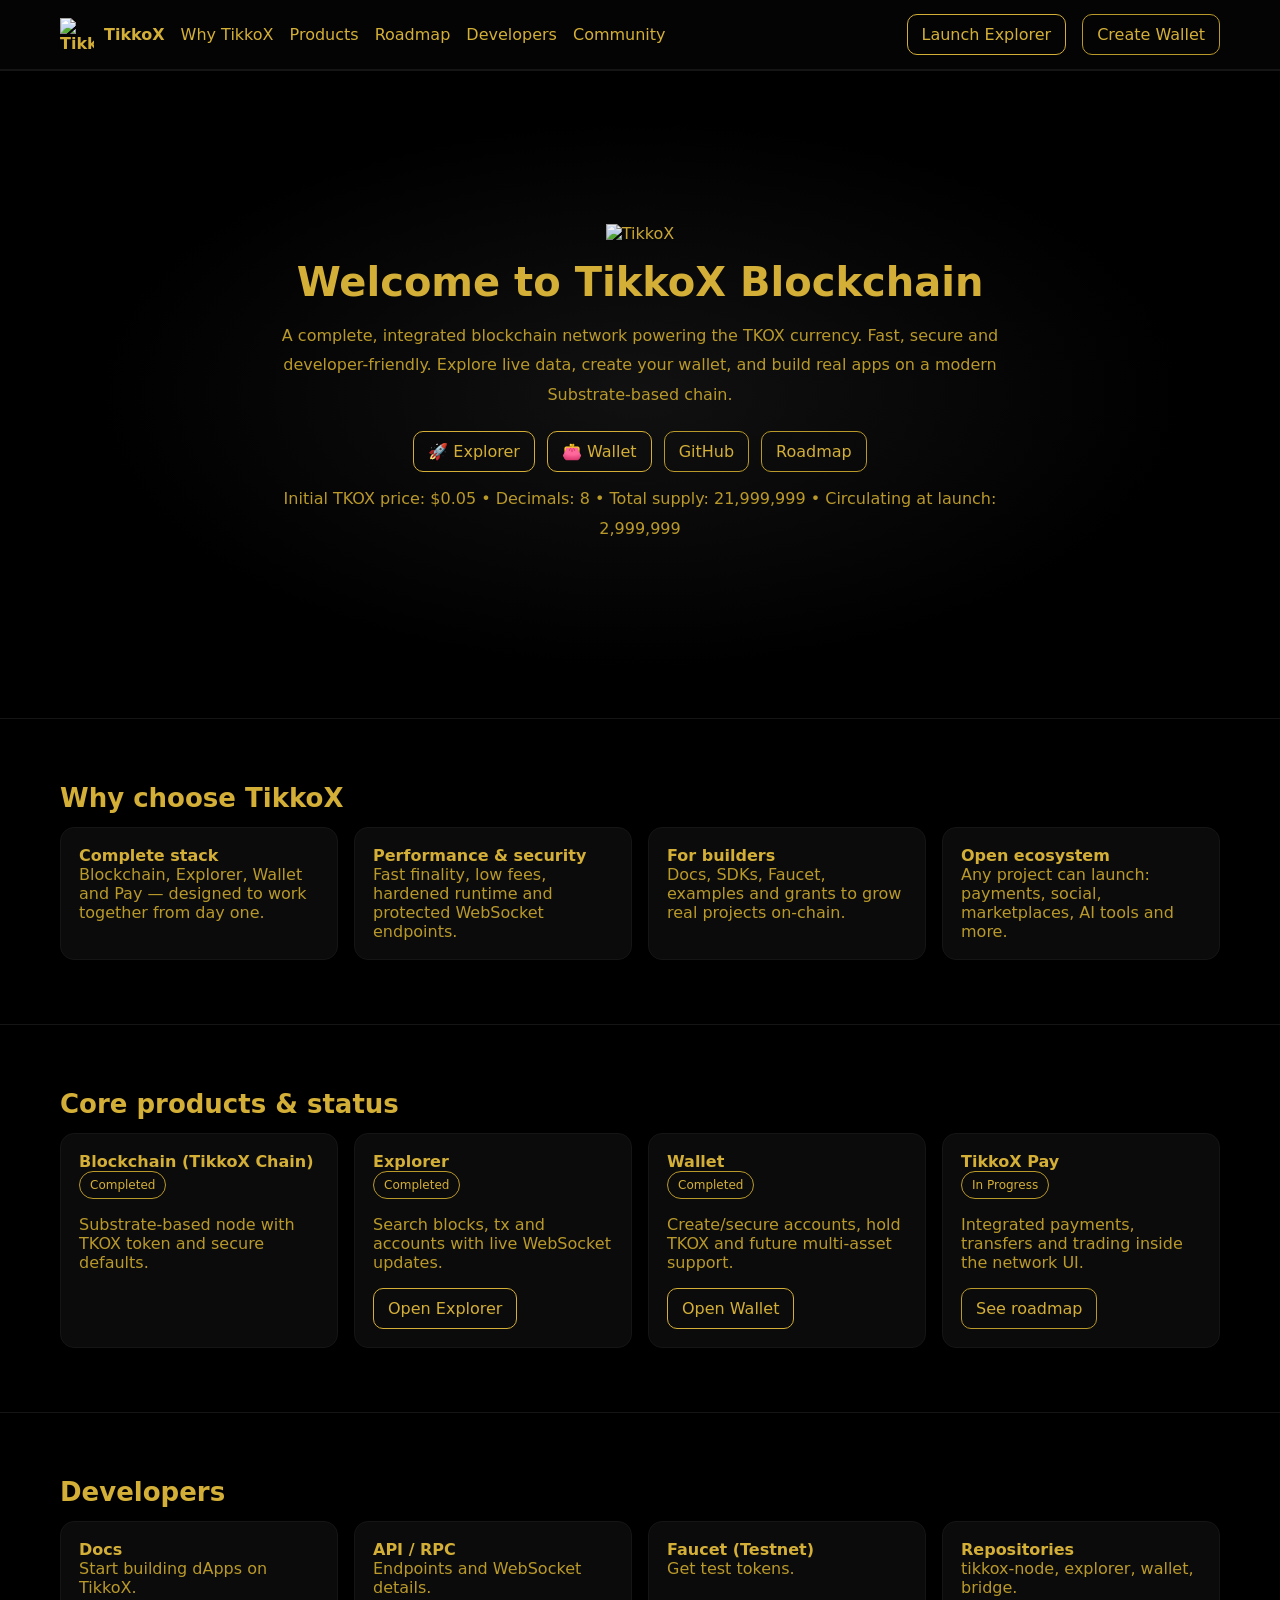
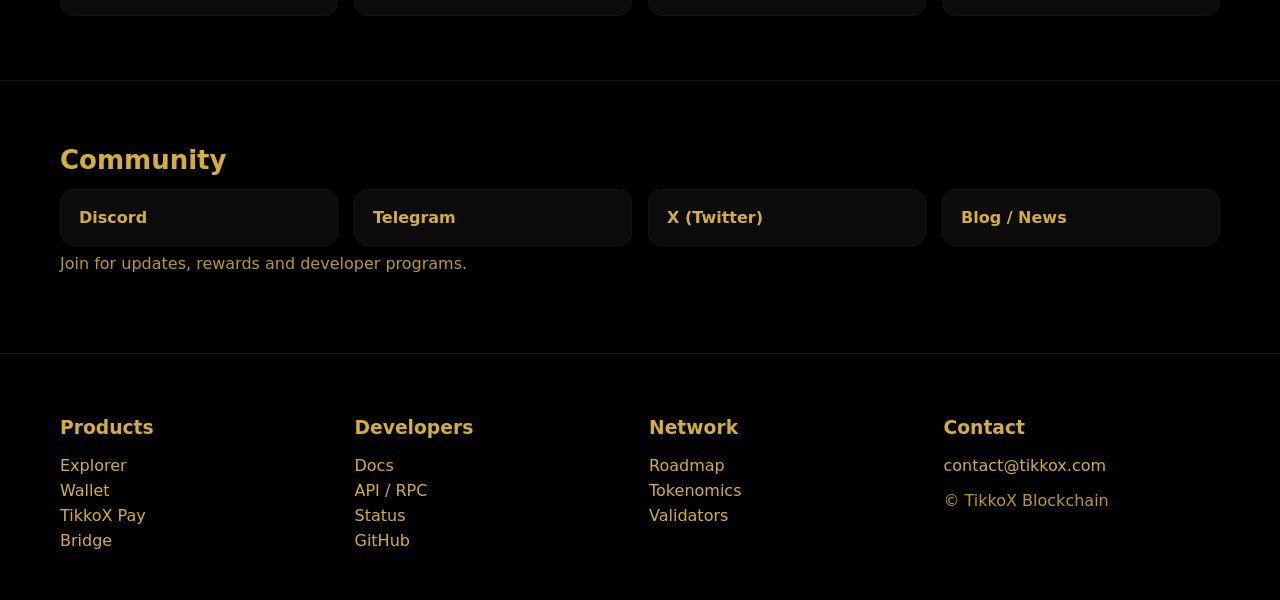
==== index.html @ eaf5fa61 "Add files via upload" ====
<!DOCTYPE html>
<html lang="en" dir="ltr">
<head>
  <meta charset="utf-8" />
  <meta name="viewport" content="width=device-width,initial-scale=1" />
  <title>TikkoX • Official Blockchain Network</title>
  <meta name="description" content="Official website of TikkoX Blockchain and TKOX currency. Explorer, Wallet, Pay platform, docs and roadmap." />
  <link rel="icon" type="image/png" href="assets/logo.png" />
  <style>
    :root{--bg:#000;--fg:#d4af37;--fg2:#b9992a;--card:#0b0b0b;--line:#151515}
    *{box-sizing:border-box} html,body{margin:0;background:var(--bg);color:var(--fg);font-family:system-ui,-apple-system,Segoe UI,Roboto,Arial}
    a{color:var(--fg);text-decoration:none}
    img{max-width:100%;height:auto}
    header{position:sticky;top:0;z-index:10;background:#050505cc;backdrop-filter:blur(6px);border-bottom:1px solid var(--line)}
    .wrap{max-width:1200px;margin:auto;padding:14px 20px}
    nav{display:flex;align-items:center;gap:16px;flex-wrap:wrap}
    .brand{display:flex;align-items:center;gap:10px;font-weight:700}
    .brand img{width:34px;height:34px}
    .spacer{flex:1}
    .btn{border:1px solid var(--fg);padding:10px 14px;border-radius:10px;display:inline-block;transition:.2s}
    .btn:hover{transform:translateY(-1px)}
    .btn.ghost{border-color:var(--fg2)}
    .hero{min-height:72vh;display:grid;place-items:center;text-align:center;padding:48px 20px;background:radial-gradient(ellipse at center,#111 0%,#000 60%)}
    .hero h1{font-size:40px;margin:16px 0}
    .hero p{color:var(--fg2);max-width:760px;margin:0 auto 22px;line-height:1.85}
    .cta{display:flex;gap:12px;justify-content:center;flex-wrap:wrap}
    section{padding:50px 20px;border-top:1px solid var(--line)}
    .grid{display:grid;grid-template-columns:repeat(auto-fit,minmax(240px,1fr));gap:16px}
    .card{background:var(--card);padding:18px;border:1px solid var(--line);border-radius:14px}
    h2{margin:0 0 14px;font-size:26px}
    .muted{color:var(--fg2)}
    .badges{display:flex;gap:10px;flex-wrap:wrap}
    .badge{font-size:12px;border:1px solid var(--fg2);border-radius:999px;padding:6px 10px}
    footer{border-top:1px solid var(--line);padding:30px 20px}
    .cols{display:grid;grid-template-columns:repeat(auto-fit,minmax(180px,1fr));gap:18px}
    ul{list-style:none;margin:0;padding:0} li{margin:6px 0}
  </style>
</head>
<body>

<header>
  <div class="wrap">
    <nav>
      <div class="brand">
        <img src="assets/TikkoX.png" alt="TikkoX logo">
        <span>TikkoX</span>
      </div>
      <a href="#why">Why TikkoX</a>
      <a href="#products">Products</a>
      <a href="roadmap.html">Roadmap</a>
      <a href="#developers">Developers</a>
      <a href="#community">Community</a>
      <div class="spacer"></div>
      <a class="btn" href="https://explorer.tikkox.com">Launch Explorer</a>
      <a class="btn ghost" href="https://wallet.tikkox.com">Create Wallet</a>
    </nav>
  </div>
</header>

<main>
  <!-- HERO -->
  <section class="hero">
    <div class="wrap">
      <img src="assets/logo.png" alt="TikkoX" style="width:110px;height:110px;opacity:.95">
      <h1>Welcome to TikkoX Blockchain</h1>
      <p>
        A complete, integrated blockchain network powering the TKOX currency.
        Fast, secure and developer-friendly. Explore live data, create your wallet, and build real apps on a modern Substrate-based chain.
      </p>
      <div class="cta">
        <a class="btn" href="https://explorer.tikkox.com">🚀 Explorer</a>
        <a class="btn" href="https://wallet.tikkox.com">👛 Wallet</a>
        <a class="btn ghost" href="https://github.com/tikkox">GitHub</a>
        <a class="btn ghost" href="roadmap.html">Roadmap</a>
      </div>
      <p class="muted" style="margin-top:12px">Initial TKOX price: $0.05 • Decimals: 8 • Total supply: 21,999,999 • Circulating at launch: 2,999,999</p>
    </div>
  </section>

  <!-- WHY -->
  <section id="why">
    <div class="wrap">
      <h2>Why choose TikkoX</h2>
      <div class="grid">
        <div class="card"><b>Complete stack</b><br><span class="muted">Blockchain, Explorer, Wallet and Pay — designed to work together from day one.</span></div>
        <div class="card"><b>Performance & security</b><br><span class="muted">Fast finality, low fees, hardened runtime and protected WebSocket endpoints.</span></div>
        <div class="card"><b>For builders</b><br><span class="muted">Docs, SDKs, Faucet, examples and grants to grow real projects on-chain.</span></div>
        <div class="card"><b>Open ecosystem</b><br><span class="muted">Any project can launch: payments, social, marketplaces, AI tools and more.</span></div>
      </div>
    </div>
  </section>

  <!-- PRODUCTS + STATUS -->
  <section id="products">
    <div class="wrap">
      <h2>Core products & status</h2>
      <div class="grid">
        <div class="card">
          <b>Blockchain (TikkoX Chain)</b>
          <div class="badges"><span class="badge">Completed</span></div>
          <p class="muted">Substrate-based node with TKOX token and secure defaults.</p>
        </div>
        <div class="card">
          <b>Explorer</b>
          <div class="badges"><span class="badge">Completed</span></div>
          <p class="muted">Search blocks, tx and accounts with live WebSocket updates.</p>
          <a class="btn" href="https://explorer.tikkox.com">Open Explorer</a>
        </div>
        <div class="card">
          <b>Wallet</b>
          <div class="badges"><span class="badge">Completed</span></div>
          <p class="muted">Create/secure accounts, hold TKOX and future multi-asset support.</p>
          <a class="btn" href="https://wallet.tikkox.com">Open Wallet</a>
        </div>
        <div class="card">
          <b>TikkoX Pay</b>
          <div class="badges"><span class="badge">In Progress</span></div>
          <p class="muted">Integrated payments, transfers and trading inside the network UI.</p>
          <a class="btn ghost" href="roadmap.html">See roadmap</a>
        </div>
      </div>
    </div>
  </section>

  <!-- DEVELOPERS -->
  <section id="developers">
    <div class="wrap">
      <h2>Developers</h2>
      <div class="grid">
        <a class="card" href="https://tikkox.org/docs"><b>Docs</b><br><span class="muted">Start building dApps on TikkoX.</span></a>
        <a class="card" href="#"><b>API / RPC</b><br><span class="muted">Endpoints and WebSocket details.</span></a>
        <a class="card" href="#"><b>Faucet (Testnet)</b><br><span class="muted">Get test tokens.</span></a>
        <a class="card" href="https://github.com/tikkox"><b>Repositories</b><br><span class="muted">tikkox-node, explorer, wallet, bridge.</span></a>
      </div>
    </div>
  </section>

  <!-- COMMUNITY -->
  <section id="community">
    <div class="wrap">
      <h2>Community</h2>
      <div class="grid">
        <a class="card" href="#"><b>Discord</b></a>
        <a class="card" href="#"><b>Telegram</b></a>
        <a class="card" href="#"><b>X (Twitter)</b></a>
        <a class="card" href="#"><b>Blog / News</b></a>
      </div>
      <p class="muted" style="margin-top:8px">Join for updates, rewards and developer programs.</p>
    </div>
  </section>
</main>

<footer>
  <div class="wrap cols">
    <div>
      <h3>Products</h3>
      <ul>
        <li><a href="https://explorer.tikkox.com">Explorer</a></li>
        <li><a href="https://wallet.tikkox.com">Wallet</a></li>
        <li><a href="roadmap.html">TikkoX Pay</a></li>
        <li><a href="roadmap.html">Bridge</a></li>
      </ul>
    </div>
    <div>
      <h3>Developers</h3>
      <ul>
        <li><a href="https://logo.org/docs">Docs</a></li>
        <li><a href="#">API / RPC</a></li>
        <li><a href="#">Status</a></li>
        <li><a href="https://github.com/tikkox">GitHub</a></li>
      </ul>
    </div>
    <div>
      <h3>Network</h3>
      <ul>
        <li><a href="roadmap.html">Roadmap</a></li>
        <li><a href="#">Tokenomics</a></li>
        <li><a href="#">Validators</a></li>
      </ul>
    </div>
    <div>
      <h3>Contact</h3>
      <ul>
        <li><a href="mailto:contact@tikkox.com">contact@tikkox.com</a></li>
      </ul>
      <p class="muted">© TikkoX Blockchain</p>
    </div>
  </div>
</footer>

</body>
</html>
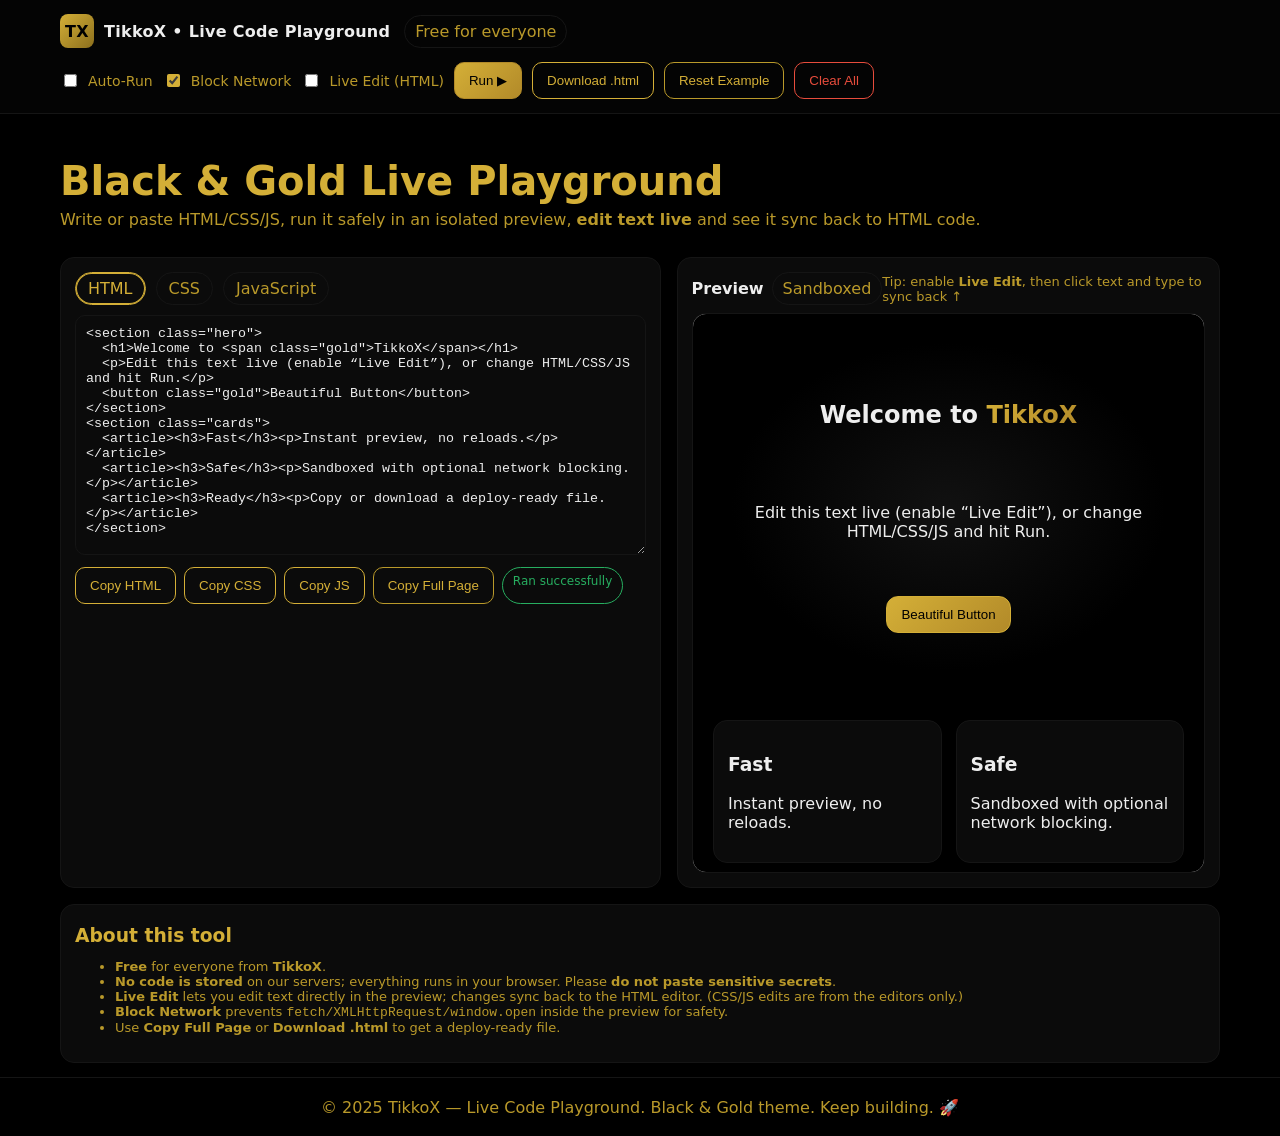
==== commit 7eefdfe2: "Add files via upload" ====
--- a/index.html
+++ b/index.html
@@ -1,192 +1,341 @@
+
 <!DOCTYPE html>
 <html lang="en" dir="ltr">
 <head>
-  <meta charset="utf-8" />
-  <meta name="viewport" content="width=device-width,initial-scale=1" />
-  <title>TikkoX • Official Blockchain Network</title>
-  <meta name="description" content="Official website of TikkoX Blockchain and TKOX currency. Explorer, Wallet, Pay platform, docs and roadmap." />
-  <link rel="icon" type="image/png" href="assets/logo.png" />
-  <style>
-    :root{--bg:#000;--fg:#d4af37;--fg2:#b9992a;--card:#0b0b0b;--line:#151515}
-    *{box-sizing:border-box} html,body{margin:0;background:var(--bg);color:var(--fg);font-family:system-ui,-apple-system,Segoe UI,Roboto,Arial}
-    a{color:var(--fg);text-decoration:none}
-    img{max-width:100%;height:auto}
-    header{position:sticky;top:0;z-index:10;background:#050505cc;backdrop-filter:blur(6px);border-bottom:1px solid var(--line)}
-    .wrap{max-width:1200px;margin:auto;padding:14px 20px}
-    nav{display:flex;align-items:center;gap:16px;flex-wrap:wrap}
-    .brand{display:flex;align-items:center;gap:10px;font-weight:700}
-    .brand img{width:34px;height:34px}
-    .spacer{flex:1}
-    .btn{border:1px solid var(--fg);padding:10px 14px;border-radius:10px;display:inline-block;transition:.2s}
-    .btn:hover{transform:translateY(-1px)}
-    .btn.ghost{border-color:var(--fg2)}
-    .hero{min-height:72vh;display:grid;place-items:center;text-align:center;padding:48px 20px;background:radial-gradient(ellipse at center,#111 0%,#000 60%)}
-    .hero h1{font-size:40px;margin:16px 0}
-    .hero p{color:var(--fg2);max-width:760px;margin:0 auto 22px;line-height:1.85}
-    .cta{display:flex;gap:12px;justify-content:center;flex-wrap:wrap}
-    section{padding:50px 20px;border-top:1px solid var(--line)}
-    .grid{display:grid;grid-template-columns:repeat(auto-fit,minmax(240px,1fr));gap:16px}
-    .card{background:var(--card);padding:18px;border:1px solid var(--line);border-radius:14px}
-    h2{margin:0 0 14px;font-size:26px}
-    .muted{color:var(--fg2)}
-    .badges{display:flex;gap:10px;flex-wrap:wrap}
-    .badge{font-size:12px;border:1px solid var(--fg2);border-radius:999px;padding:6px 10px}
-    footer{border-top:1px solid var(--line);padding:30px 20px}
-    .cols{display:grid;grid-template-columns:repeat(auto-fit,minmax(180px,1fr));gap:18px}
-    ul{list-style:none;margin:0;padding:0} li{margin:6px 0}
-  </style>
+<meta charset="utf-8">
+<meta name="viewport" content="width=device-width,initial-scale=1">
+<title>TikkoX Live Code Playground — Black & Gold</title>
+<meta name="robots" content="noindex,nofollow">
+<meta name="theme-color" content="#000000">
+<style>
+:root{
+  --bg:#000; --fg:#d4af37; --fg2:#b9992a; --card:#0b0b0b; --line:#151515;
+  --good:#27ae60; --bad:#e74c3c; --muted:#a6a6a6;
+}
+*{box-sizing:border-box}
+html,body{margin:0;background:var(--bg);color:#eee;font-family:system-ui,-apple-system,Segoe UI,Roboto,Arial}
+a{color:var(--fg);text-decoration:none}
+.wrap{max-width:1200px;margin:auto;padding:14px 20px}
+
+/* Header */
+header{position:sticky;top:0;z-index:20;background:#050505cc;backdrop-filter:blur(8px);border-bottom:1px solid var(--line)}
+nav.top{display:flex;gap:14px;align-items:center;flex-wrap:wrap}
+.brand{display:flex;align-items:center;gap:10px;font-weight:800;letter-spacing:.3px}
+.brand img{width:34px;height:34px;border-radius:8px;object-fit:cover;display:none}
+.brand .fallback{width:34px;height:34px;border-radius:8px;display:grid;place-items:center;
+  background:linear-gradient(135deg,#d4af37,#8c6f1d);color:#000;font-weight:900}
+@keyframes pulse{50%{filter:drop-shadow(0 0 8px rgba(212,175,55,.55))}}
+.brand .fallback{animation:pulse 2.5s infinite}
+.spacer{flex:1}
+
+.btn{border:1px solid var(--fg);color:var(--fg);background:transparent;padding:10px 14px;border-radius:10px;cursor:pointer;transition:.2s}
+.btn:hover{transform:translateY(-1px)}
+.btn.primary{background:linear-gradient(135deg,#d4af37,#b28a29);color:#000;border-color:#b28a29}
+.btn.ghost{border-color:var(--fg2)}
+.btn.danger{border-color:var(--bad);color:var(--bad)}
+.badge{border:1px solid var(--line);color:var(--fg2);border-radius:999px;padding:6px 10px}
+.controls{display:flex;gap:10px;flex-wrap:wrap;align-items:center}
+label.switch{display:flex;gap:8px;align-items:center;color:var(--fg2);font-size:14px}
+input[type="checkbox"]{accent-color:var(--fg)}
+
+/* Layout */
+main .grid{display:grid;gap:16px}
+@media(min-width:1024px){ main .grid{grid-template-columns:1.05fr .95fr} }
+.panel{background:var(--card);border:1px solid var(--line);border-radius:14px;padding:14px}
+.tabs{display:flex;gap:10px;flex-wrap:wrap;margin-bottom:10px}
+.tab{border:1px solid var(--line);border-radius:999px;padding:6px 12px;cursor:pointer;color:var(--fg2)}
+.tab.active{border-color:var(--fg);color:var(--fg);box-shadow:0 0 0 1px var(--fg) inset}
+textarea{width:100%;min-height:240px;background:#0b0b0b;border:1px solid var(--line);border-radius:10px;color:#eee;padding:10px;font-family:ui-monospace,SFMono-Regular,Consolas,monospace}
+.editor-actions{display:flex;gap:8px;flex-wrap:wrap;margin-top:8px}
+
+/* Preview */
+.preview{background:#0b0b0b;border:1px solid var(--line);border-radius:14px;height:560px;overflow:hidden;position:relative}
+iframe{width:100%;height:100%;border:0;background:#fff}
+.status{font-size:12px;padding:6px 10px;border:1px solid var(--line);border-radius:999px;color:var(--fg2)}
+.status.ok{border-color:var(--good);color:var(--good)}
+.status.err{border-color:var(--bad);color:var(--bad)}
+
+/* Hero */
+.hero{padding:20px 0 0}
+.hero h1{color:var(--fg);font-size:clamp(24px,4vmax,40px);margin:10px 0 6px}
+.hero p{color:var(--fg2);margin:0}
+
+/* Footer */
+footer{border-top:1px solid var(--line);padding:20px;text-align:center;color:var(--fg2)}
+.notice{font-size:13px;color:var(--fg2)}
+</style>
 </head>
 <body>
 
 <header>
   <div class="wrap">
-    <nav>
+    <nav class="top">
       <div class="brand">
-        <img src="assets/TikkoX.png" alt="TikkoX logo">
-        <span>TikkoX</span>
-      </div>
-      <a href="#why">Why TikkoX</a>
-      <a href="#products">Products</a>
-      <a href="roadmap.html">Roadmap</a>
-      <a href="#developers">Developers</a>
-      <a href="#community">Community</a>
+        <!-- Put your logo file next to this index.html as: logo.png -->
+        <img id="logo" src="logo.png" alt="TikkoX Logo" onerror="this.style.display='none';this.nextElementSibling.style.display='grid'">
+        <div class="fallback">TX</div>
+        <span>TikkoX • Live Code Playground</span>
+      </div>
+      <span class="badge">Free for everyone</span>
       <div class="spacer"></div>
-      <a class="btn" href="https://explorer.tikkox.com">Launch Explorer</a>
-      <a class="btn ghost" href="https://wallet.tikkox.com">Create Wallet</a>
+      <div class="controls">
+        <label class="switch"><input id="autoRun" type="checkbox"> Auto-Run</label>
+        <label class="switch"><input id="blockNet" type="checkbox" checked> Block Network</label>
+        <label class="switch"><input id="liveEdit" type="checkbox"> Live Edit (HTML)</label>
+        <button id="runBtn" class="btn primary">Run ▶</button>
+        <button id="downloadBtn" class="btn">Download .html</button>
+        <button id="resetBtn" class="btn ghost">Reset Example</button>
+        <button id="clearBtn" class="btn danger">Clear All</button>
+      </div>
     </nav>
   </div>
 </header>
 
-<main>
-  <!-- HERO -->
-  <section class="hero">
-    <div class="wrap">
-      <img src="assets/logo.png" alt="TikkoX" style="width:110px;height:110px;opacity:.95">
-      <h1>Welcome to TikkoX Blockchain</h1>
-      <p>
-        A complete, integrated blockchain network powering the TKOX currency.
-        Fast, secure and developer-friendly. Explore live data, create your wallet, and build real apps on a modern Substrate-based chain.
-      </p>
-      <div class="cta">
-        <a class="btn" href="https://explorer.tikkox.com">🚀 Explorer</a>
-        <a class="btn" href="https://wallet.tikkox.com">👛 Wallet</a>
-        <a class="btn ghost" href="https://github.com/tikkox">GitHub</a>
-        <a class="btn ghost" href="roadmap.html">Roadmap</a>
-      </div>
-      <p class="muted" style="margin-top:12px">Initial TKOX price: $0.05 • Decimals: 8 • Total supply: 21,999,999 • Circulating at launch: 2,999,999</p>
+<section class="hero">
+  <div class="wrap">
+    <h1>Black & Gold Live Playground</h1>
+    <p>Write or paste HTML/CSS/JS, run it safely in an isolated preview, <b>edit text live</b> and see it sync back to HTML code.</p>
+  </div>
+</section>
+
+<main class="wrap">
+  <div class="grid">
+    <!-- Editors -->
+    <div class="panel">
+      <div class="tabs" role="tablist">
+        <div class="tab active" data-target="htmlBox">HTML</div>
+        <div class="tab" data-target="cssBox">CSS</div>
+        <div class="tab" data-target="jsBox">JavaScript</div>
+      </div>
+
+      <textarea id="htmlBox" aria-label="HTML"></textarea>
+      <textarea id="cssBox" aria-label="CSS" hidden></textarea>
+      <textarea id="jsBox" aria-label="JavaScript" hidden></textarea>
+
+      <div class="editor-actions">
+        <button class="btn" data-copy="htmlBox">Copy HTML</button>
+        <button class="btn" data-copy="cssBox">Copy CSS</button>
+        <button class="btn" data-copy="jsBox">Copy JS</button>
+        <button class="btn ghost" id="copyFull">Copy Full Page</button>
+        <span id="status" class="status">Ready</span>
+      </div>
     </div>
-  </section>
-
-  <!-- WHY -->
-  <section id="why">
-    <div class="wrap">
-      <h2>Why choose TikkoX</h2>
-      <div class="grid">
-        <div class="card"><b>Complete stack</b><br><span class="muted">Blockchain, Explorer, Wallet and Pay — designed to work together from day one.</span></div>
-        <div class="card"><b>Performance & security</b><br><span class="muted">Fast finality, low fees, hardened runtime and protected WebSocket endpoints.</span></div>
-        <div class="card"><b>For builders</b><br><span class="muted">Docs, SDKs, Faucet, examples and grants to grow real projects on-chain.</span></div>
-        <div class="card"><b>Open ecosystem</b><br><span class="muted">Any project can launch: payments, social, marketplaces, AI tools and more.</span></div>
-      </div>
-    </div>
-  </section>
-
-  <!-- PRODUCTS + STATUS -->
-  <section id="products">
-    <div class="wrap">
-      <h2>Core products & status</h2>
-      <div class="grid">
-        <div class="card">
-          <b>Blockchain (TikkoX Chain)</b>
-          <div class="badges"><span class="badge">Completed</span></div>
-          <p class="muted">Substrate-based node with TKOX token and secure defaults.</p>
+
+    <!-- Preview -->
+    <div class="panel">
+      <div style="display:flex;justify-content:space-between;align-items:center;margin-bottom:8px">
+        <div style="display:flex;gap:8px;align-items:center">
+          <b>Preview</b><span class="badge">Sandboxed</span>
         </div>
-        <div class="card">
-          <b>Explorer</b>
-          <div class="badges"><span class="badge">Completed</span></div>
-          <p class="muted">Search blocks, tx and accounts with live WebSocket updates.</p>
-          <a class="btn" href="https://explorer.tikkox.com">Open Explorer</a>
-        </div>
-        <div class="card">
-          <b>Wallet</b>
-          <div class="badges"><span class="badge">Completed</span></div>
-          <p class="muted">Create/secure accounts, hold TKOX and future multi-asset support.</p>
-          <a class="btn" href="https://wallet.tikkox.com">Open Wallet</a>
-        </div>
-        <div class="card">
-          <b>TikkoX Pay</b>
-          <div class="badges"><span class="badge">In Progress</span></div>
-          <p class="muted">Integrated payments, transfers and trading inside the network UI.</p>
-          <a class="btn ghost" href="roadmap.html">See roadmap</a>
-        </div>
-      </div>
-    </div>
-  </section>
-
-  <!-- DEVELOPERS -->
-  <section id="developers">
-    <div class="wrap">
-      <h2>Developers</h2>
-      <div class="grid">
-        <a class="card" href="https://tikkox.org/docs"><b>Docs</b><br><span class="muted">Start building dApps on TikkoX.</span></a>
-        <a class="card" href="#"><b>API / RPC</b><br><span class="muted">Endpoints and WebSocket details.</span></a>
-        <a class="card" href="#"><b>Faucet (Testnet)</b><br><span class="muted">Get test tokens.</span></a>
-        <a class="card" href="https://github.com/tikkox"><b>Repositories</b><br><span class="muted">tikkox-node, explorer, wallet, bridge.</span></a>
-      </div>
-    </div>
-  </section>
-
-  <!-- COMMUNITY -->
-  <section id="community">
-    <div class="wrap">
-      <h2>Community</h2>
-      <div class="grid">
-        <a class="card" href="#"><b>Discord</b></a>
-        <a class="card" href="#"><b>Telegram</b></a>
-        <a class="card" href="#"><b>X (Twitter)</b></a>
-        <a class="card" href="#"><b>Blog / News</b></a>
-      </div>
-      <p class="muted" style="margin-top:8px">Join for updates, rewards and developer programs.</p>
-    </div>
-  </section>
-</main>
-
-<footer>
-  <div class="wrap cols">
-    <div>
-      <h3>Products</h3>
-      <ul>
-        <li><a href="https://explorer.tikkox.com">Explorer</a></li>
-        <li><a href="https://wallet.tikkox.com">Wallet</a></li>
-        <li><a href="roadmap.html">TikkoX Pay</a></li>
-        <li><a href="roadmap.html">Bridge</a></li>
-      </ul>
-    </div>
-    <div>
-      <h3>Developers</h3>
-      <ul>
-        <li><a href="https://logo.org/docs">Docs</a></li>
-        <li><a href="#">API / RPC</a></li>
-        <li><a href="#">Status</a></li>
-        <li><a href="https://github.com/tikkox">GitHub</a></li>
-      </ul>
-    </div>
-    <div>
-      <h3>Network</h3>
-      <ul>
-        <li><a href="roadmap.html">Roadmap</a></li>
-        <li><a href="#">Tokenomics</a></li>
-        <li><a href="#">Validators</a></li>
-      </ul>
-    </div>
-    <div>
-      <h3>Contact</h3>
-      <ul>
-        <li><a href="mailto:contact@tikkox.com">contact@tikkox.com</a></li>
-      </ul>
-      <p class="muted">© TikkoX Blockchain</p>
+        <small class="notice">Tip: enable <b>Live Edit</b>, then click text and type to sync back ↑</small>
+      </div>
+      <div class="preview">
+        <iframe id="preview" sandbox="allow-scripts allow-forms" referrerpolicy="no-referrer"></iframe>
+      </div>
     </div>
   </div>
+
+  <!-- Notes -->
+  <div class="panel" style="margin-top:16px">
+    <h3 style="margin:6px 0;color:var(--fg)">About this tool</h3>
+    <ul class="notice">
+      <li><b>Free</b> for everyone from <b>TikkoX</b>.</li>
+      <li><b>No code is stored</b> on our servers; everything runs in your browser. Please <b>do not paste sensitive secrets</b>.</li>
+      <li><b>Live Edit</b> lets you edit text directly in the preview; changes sync back to the HTML editor. (CSS/JS edits are from the editors only.)</li>
+      <li><b>Block Network</b> prevents <code>fetch/XMLHttpRequest/window.open</code> inside the preview for safety.</li>
+      <li>Use <b>Copy Full Page</b> or <b>Download .html</b> to get a deploy-ready file.</li>
+    </ul>
+  </div>
+</main>
+
+<footer>
+  © 2025 TikkoX — Live Code Playground. Black & Gold theme. Keep building. 🚀
 </footer>
 
+<script>
+(function(){
+  const tabs = document.querySelectorAll('.tab');
+  const boxes = {
+    html: document.getElementById('htmlBox'),
+    css:  document.getElementById('cssBox'),
+    js:   document.getElementById('jsBox')
+  };
+  const iframe     = document.getElementById('preview');
+  const runBtn     = document.getElementById('runBtn');
+  const resetBtn   = document.getElementById('resetBtn');
+  const clearBtn   = document.getElementById('clearBtn');
+  const downloadBtn= document.getElementById('downloadBtn');
+  const status     = document.getElementById('status');
+  const autoRun    = document.getElementById('autoRun');
+  const blockNet   = document.getElementById('blockNet');
+  const liveEdit   = document.getElementById('liveEdit');
+  const copyFull   = document.getElementById('copyFull');
+
+  // Starter example (beautiful landing)
+  const starter = {
+    html: `<section class="hero">
+  <h1>Welcome to <span class="gold">TikkoX</span></h1>
+  <p>Edit this text live (enable “Live Edit”), or change HTML/CSS/JS and hit Run.</p>
+  <button class="gold">Beautiful Button</button>
+</section>
+<section class="cards">
+  <article><h3>Fast</h3><p>Instant preview, no reloads.</p></article>
+  <article><h3>Safe</h3><p>Sandboxed with optional network blocking.</p></article>
+  <article><h3>Ready</h3><p>Copy or download a deploy-ready file.</p></article>
+</section>`,
+    css: `:root{--bg:#000;--fg:#d4af37;--fg2:#b9992a}
+body{font-family:system-ui,Segoe UI,Arial;background:#000;color:#eee;margin:0}
+.hero{min-height:52vh;display:grid;place-items:center;text-align:center;padding:48px;background:radial-gradient(ellipse,#111 0%,#000 60%)}
+.gold{background:linear-gradient(135deg,#d4af37,#b28a29);-webkit-background-clip:text;background-clip:text;color:transparent}
+.hero button.gold{border:1px solid #d4af37;color:#000;background:linear-gradient(135deg,#d4af37,#b28a29);padding:10px 14px;border-radius:12px}
+.cards{display:grid;grid-template-columns:repeat(auto-fit,minmax(220px,1fr));gap:14px;padding:20px}
+.cards article{background:#0b0b0b;border:1px solid #151515;border-radius:14px;padding:14px}
+a{color:#d4af37}`,
+    js: `console.log("TikkoX Live Playground ready!")`
+  };
+
+  // Init (no persistence: nothing saved)
+  boxes.html.value = starter.html;
+  boxes.css.value  = starter.css;
+  boxes.js.value   = starter.js;
+
+  // Tabs
+  tabs.forEach(t=>{
+    t.addEventListener('click', ()=>{
+      tabs.forEach(x=>x.classList.remove('active'));
+      t.classList.add('active');
+      ['htmlBox','cssBox','jsBox'].forEach(id=>document.getElementById(id).hidden = true);
+      document.getElementById(t.dataset.target).hidden = false;
+    });
+  });
+
+  // Build preview document
+  function makeDoc(html, css, js, blockNetwork, live) {
+    const netBlocker = blockNetwork ? `
+      <script>
+      (function(){
+        const deny = ()=>{ throw new Error('Network blocked in preview'); };
+        const nop = ()=>{};
+        window.fetch = deny;
+        window.XMLHttpRequest = function(){ deny(); };
+        window.open = nop;
+        if ('navigator' in window) { try { navigator.sendBeacon = nop; } catch(e){} }
+      })();
+      <\/script>` : '';
+
+    const liveEditHook = live ? `
+      <script>
+      (function(){
+        document.body.setAttribute('contenteditable','true');
+        Array.from(document.querySelectorAll('script,style')).forEach(n=>n.setAttribute('contenteditable','false'));
+        const app = document.getElementById('app'); if (app) app.setAttribute('contenteditable','true');
+        let timer=null;
+        document.addEventListener('input', ()=>{
+          clearTimeout(timer);
+          timer = setTimeout(()=>{
+            const root = document.getElementById('app') || document.body;
+            parent.postMessage({ type:'tkx-html-changed', html: root.innerHTML }, '*');
+          }, 250);
+        });
+      })();
+      <\/script>` : '';
+
+    return `<!doctype html>
+<html lang="en"><meta charset="utf-8"><meta name="viewport" content="width=device-width,initial-scale=1">
+<title>TikkoX Preview</title>
+<style id="user-style">${css}</style>
+<div id="app">
+${html}
+</div>
+${netBlocker}
+<script>
+try{ ${js} }catch(err){
+  document.body.insertAdjacentHTML('beforeend','<pre style="color:#e74c3c;background:#111;padding:12px;border-radius:8px;overflow:auto">'+(err && (err.stack||err.message||err))+'</pre>');
+  console.error(err);
+}
+<\/script>
+${liveEditHook}`;
+  }
+
+  // Render into iframe
+  function render(){
+    try{
+      const doc = makeDoc(boxes.html.value, boxes.css.value, boxes.js.value, blockNet.checked, liveEdit.checked);
+      iframe.srcdoc = doc;
+      status.className = 'status ok';
+      status.textContent = 'Ran successfully';
+    }catch(e){
+      status.className = 'status err';
+      status.textContent = 'Build error';
+      console.error(e);
+    }
+  }
+
+  // Run & Auto-run
+  runBtn.addEventListener('click', render);
+  [boxes.html, boxes.css, boxes.js].forEach(el=>{
+    el.addEventListener('input', ()=>{ if(autoRun.checked) render(); });
+  });
+  [blockNet, liveEdit].forEach(el=> el.addEventListener('change', render));
+
+  // Reset / Clear
+  resetBtn.addEventListener('click', ()=>{
+    boxes.html.value = starter.html;
+    boxes.css.value  = starter.css;
+    boxes.js.value   = starter.js;
+    render();
+  });
+  clearBtn.addEventListener('click', ()=>{
+    boxes.html.value = '';
+    boxes.css.value  = '';
+    boxes.js.value   = '';
+    render();
+  });
+
+  // Copy (sections) + Copy Full + Download
+  document.querySelectorAll('[data-copy]').forEach(btn=>{
+    btn.addEventListener('click', async ()=>{
+      const id = btn.getAttribute('data-copy');
+      const ta = document.getElementById(id);
+      await navigator.clipboard.writeText(ta.value);
+      status.className='status ok'; status.textContent='Copied '+id.replace('Box','').toUpperCase();
+      setTimeout(()=>{status.className='status'; status.textContent='Ready';},1500);
+    });
+  });
+  function buildFullFile(){
+    return `<!doctype html>
+<html lang="en"><meta charset="utf-8"><meta name="viewport" content="width=device-width,initial-scale=1">
+<title>My TikkoX Build</title>
+<style>${boxes.css.value}</style>
+${boxes.html.value}
+<script>
+${boxes.js.value}
+<\/script>`;
+  }
+  document.getElementById('copyFull').addEventListener('click', async ()=>{
+    await navigator.clipboard.writeText(buildFullFile());
+    status.className='status ok'; status.textContent='Full page copied';
+    setTimeout(()=>{status.className='status'; status.textContent='Ready';},1500);
+  });
+  downloadBtn.addEventListener('click', ()=>{
+    const blob = new Blob([buildFullFile()], {type:'text/html'});
+    const url  = URL.createObjectURL(blob);
+    const a = Object.assign(document.createElement('a'), {href:url, download:'tikkox-build.html'});
+    document.body.appendChild(a); a.click(); a.remove(); URL.revokeObjectURL(url);
+  });
+
+  // Two-way sync (Preview -> HTML editor) via postMessage
+  window.addEventListener('message', (ev)=>{
+    if(!ev.data || ev.data.type !== 'tkx-html-changed') return;
+    boxes.html.value = ev.data.html;
+    status.className='status ok'; status.textContent='Synced from Live Edit';
+    if (autoRun.checked) render();
+    setTimeout(()=>{status.className='status'; status.textContent='Ready';},1200);
+  });
+
+  // First render
+  render();
+})();
+</script>
 </body>
-</html>
+</html>
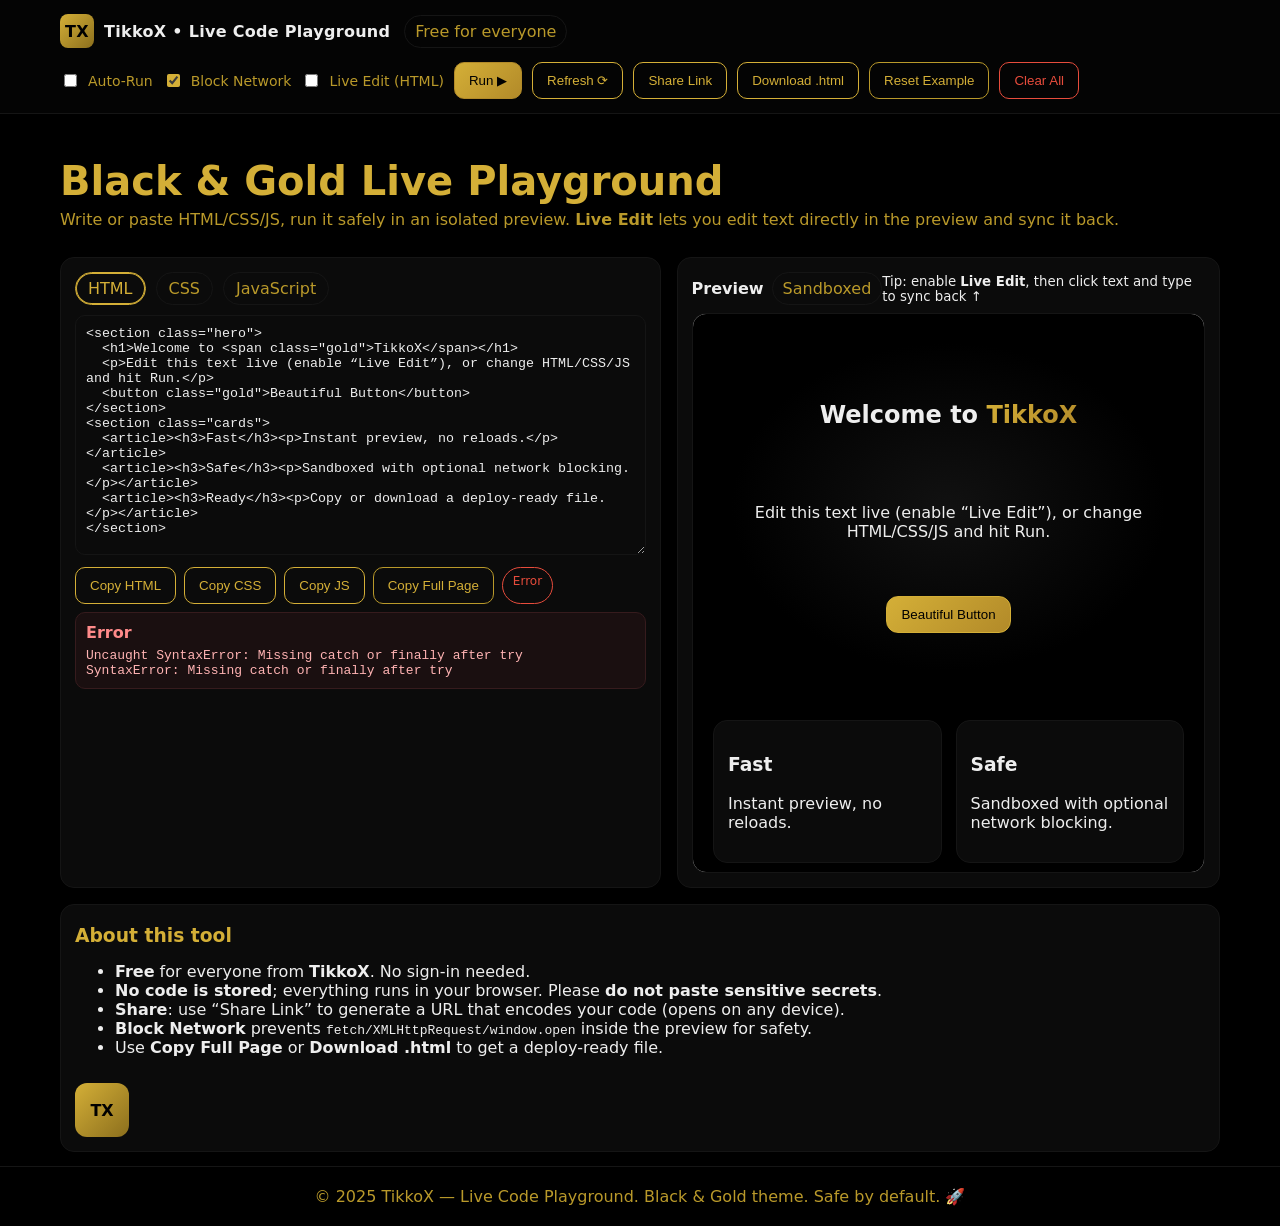
==== commit b001c69d: "Add files via upload" ====
--- a/index.html
+++ b/index.html
@@ -1,3 +1,4 @@
+
 
 <!DOCTYPE html>
 <html lang="en" dir="ltr">
@@ -7,11 +8,11 @@
 <title>TikkoX Live Code Playground — Black & Gold</title>
 <meta name="robots" content="noindex,nofollow">
 <meta name="theme-color" content="#000000">
+<!-- Best-effort CSP (headers أقوى، لكن هذه مفيدة للنسخة الساكنة) -->
+<meta http-equiv="Content-Security-Policy"
+      content="default-src 'self' data: blob:; img-src 'self' data: blob:; media-src 'self' data: blob:; style-src 'unsafe-inline' 'self'; script-src 'unsafe-inline' 'self'; frame-src 'self' data: blob:; connect-src 'self'">
 <style>
-:root{
-  --bg:#000; --fg:#d4af37; --fg2:#b9992a; --card:#0b0b0b; --line:#151515;
-  --good:#27ae60; --bad:#e74c3c; --muted:#a6a6a6;
-}
+:root{ --bg:#000; --fg:#d4af37; --fg2:#b9992a; --card:#0b0b0b; --line:#151515; --good:#27ae60; --bad:#e74c3c; --muted:#a6a6a6 }
 *{box-sizing:border-box}
 html,body{margin:0;background:var(--bg);color:#eee;font-family:system-ui,-apple-system,Segoe UI,Roboto,Arial}
 a{color:var(--fg);text-decoration:none}
@@ -45,7 +46,8 @@
 .tabs{display:flex;gap:10px;flex-wrap:wrap;margin-bottom:10px}
 .tab{border:1px solid var(--line);border-radius:999px;padding:6px 12px;cursor:pointer;color:var(--fg2)}
 .tab.active{border-color:var(--fg);color:var(--fg);box-shadow:0 0 0 1px var(--fg) inset}
-textarea{width:100%;min-height:240px;background:#0b0b0b;border:1px solid var(--line);border-radius:10px;color:#eee;padding:10px;font-family:ui-monospace,SFMono-Regular,Consolas,monospace}
+textarea{width:100%;min-height:240px;background:#0b0b0b;border:1px solid var(--line);border-radius:10px;color:#eee;padding:10px;
+  font-family:ui-monospace,SFMono-Regular,Consolas,monospace; resize:vertical}
 .editor-actions{display:flex;gap:8px;flex-wrap:wrap;margin-top:8px}
 
 /* Preview */
@@ -55,14 +57,22 @@
 .status.ok{border-color:var(--good);color:var(--good)}
 .status.err{border-color:var(--bad);color:var(--bad)}
 
+/* Error panel */
+.error-panel{margin-top:8px;background:#1a0f10;border:1px solid #361b1d;border-radius:10px;padding:10px;display:none}
+.error-panel pre{margin:0;color:#ffb3b3;white-space:pre-wrap;word-wrap:break-word}
+.error-panel .title{color:#ff8a8a;font-weight:700;margin-bottom:6px}
+
 /* Hero */
 .hero{padding:20px 0 0}
 .hero h1{color:var(--fg);font-size:clamp(24px,4vmax,40px);margin:10px 0 6px}
 .hero p{color:var(--fg2);margin:0}
 
-/* Footer */
+/* Footer + animated logo */
 footer{border-top:1px solid var(--line);padding:20px;text-align:center;color:var(--fg2)}
-.notice{font-size:13px;color:var(--fg2)}
+.footer-logo{margin-top:10px;display:inline-grid;place-items:center}
+.footer-logo .mark{width:54px;height:54px;border-radius:12px;background:linear-gradient(135deg,#d4af37,#8c6f1d);
+  color:#000;font-weight:900;display:grid;place-items:center;animation:float 3s ease-in-out infinite}
+@keyframes float{50%{transform:translateY(-6px)}}
 </style>
 </head>
 <body>
@@ -71,8 +81,9 @@
   <div class="wrap">
     <nav class="top">
       <div class="brand">
-        <!-- Put your logo file next to this index.html as: logo.png -->
-        <img id="logo" src="logo.png" alt="TikkoX Logo" onerror="this.style.display='none';this.nextElementSibling.style.display='grid'">
+        <!-- ضع شعارك باسم logo.png بجوار هذا الملف -->
+        <img id="logo" src="logo.png" alt="TikkoX Logo"
+             onerror="this.style.display='none';this.nextElementSibling.style.display='grid'">
         <div class="fallback">TX</div>
         <span>TikkoX • Live Code Playground</span>
       </div>
@@ -83,6 +94,8 @@
         <label class="switch"><input id="blockNet" type="checkbox" checked> Block Network</label>
         <label class="switch"><input id="liveEdit" type="checkbox"> Live Edit (HTML)</label>
         <button id="runBtn" class="btn primary">Run ▶</button>
+        <button id="refreshBtn" class="btn">Refresh ⟳</button>
+        <button id="shareBtn" class="btn">Share Link</button>
         <button id="downloadBtn" class="btn">Download .html</button>
         <button id="resetBtn" class="btn ghost">Reset Example</button>
         <button id="clearBtn" class="btn danger">Clear All</button>
@@ -94,7 +107,7 @@
 <section class="hero">
   <div class="wrap">
     <h1>Black & Gold Live Playground</h1>
-    <p>Write or paste HTML/CSS/JS, run it safely in an isolated preview, <b>edit text live</b> and see it sync back to HTML code.</p>
+    <p>Write or paste HTML/CSS/JS, run it safely in an isolated preview. <b>Live Edit</b> lets you edit text directly in the preview and sync it back.</p>
   </div>
 </section>
 
@@ -119,6 +132,12 @@
         <button class="btn ghost" id="copyFull">Copy Full Page</button>
         <span id="status" class="status">Ready</span>
       </div>
+
+      <!-- أخطاء البناء/التشغيل -->
+      <div id="errorPanel" class="error-panel">
+        <div class="title">Error</div>
+        <pre id="errorText"></pre>
+      </div>
     </div>
 
     <!-- Preview -->
@@ -139,17 +158,22 @@
   <div class="panel" style="margin-top:16px">
     <h3 style="margin:6px 0;color:var(--fg)">About this tool</h3>
     <ul class="notice">
-      <li><b>Free</b> for everyone from <b>TikkoX</b>.</li>
-      <li><b>No code is stored</b> on our servers; everything runs in your browser. Please <b>do not paste sensitive secrets</b>.</li>
-      <li><b>Live Edit</b> lets you edit text directly in the preview; changes sync back to the HTML editor. (CSS/JS edits are from the editors only.)</li>
+      <li><b>Free</b> for everyone from <b>TikkoX</b>. No sign-in needed.</li>
+      <li><b>No code is stored</b>; everything runs in your browser. Please <b>do not paste sensitive secrets</b>.</li>
+      <li><b>Share</b>: use “Share Link” to generate a URL that encodes your code (opens on any device).</li>
       <li><b>Block Network</b> prevents <code>fetch/XMLHttpRequest/window.open</code> inside the preview for safety.</li>
       <li>Use <b>Copy Full Page</b> or <b>Download .html</b> to get a deploy-ready file.</li>
     </ul>
+
+    <!-- شعار متحرّك أسفل التعليمات -->
+    <div class="footer-logo">
+      <div class="mark">TX</div>
+    </div>
   </div>
 </main>
 
 <footer>
-  © 2025 TikkoX — Live Code Playground. Black & Gold theme. Keep building. 🚀
+  © 2025 TikkoX — Live Code Playground. Black & Gold theme. Safe by default. 🚀
 </footer>
 
 <script>
@@ -160,18 +184,22 @@
     css:  document.getElementById('cssBox'),
     js:   document.getElementById('jsBox')
   };
-  const iframe     = document.getElementById('preview');
-  const runBtn     = document.getElementById('runBtn');
-  const resetBtn   = document.getElementById('resetBtn');
-  const clearBtn   = document.getElementById('clearBtn');
-  const downloadBtn= document.getElementById('downloadBtn');
-  const status     = document.getElementById('status');
-  const autoRun    = document.getElementById('autoRun');
-  const blockNet   = document.getElementById('blockNet');
-  const liveEdit   = document.getElementById('liveEdit');
-  const copyFull   = document.getElementById('copyFull');
-
-  // Starter example (beautiful landing)
+  const iframe      = document.getElementById('preview');
+  const runBtn      = document.getElementById('runBtn');
+  const refreshBtn  = document.getElementById('refreshBtn');
+  const resetBtn    = document.getElementById('resetBtn');
+  const clearBtn    = document.getElementById('clearBtn');
+  const downloadBtn = document.getElementById('downloadBtn');
+  const shareBtn    = document.getElementById('shareBtn');
+  const status      = document.getElementById('status');
+  const autoRun     = document.getElementById('autoRun');
+  const blockNet    = document.getElementById('blockNet');
+  const liveEdit    = document.getElementById('liveEdit');
+  const copyFull    = document.getElementById('copyFull');
+  const errPanel    = document.getElementById('errorPanel');
+  const errText     = document.getElementById('errorText');
+
+  // Starter example
   const starter = {
     html: `<section class="hero">
   <h1>Welcome to <span class="gold">TikkoX</span></h1>
@@ -194,12 +222,37 @@
     js: `console.log("TikkoX Live Playground ready!")`
   };
 
-  // Init (no persistence: nothing saved)
-  boxes.html.value = starter.html;
-  boxes.css.value  = starter.css;
-  boxes.js.value   = starter.js;
-
-  // Tabs
+  /* ---------- URL Share (encode/decode) ---------- */
+  function encodeState(){
+    try{
+      const obj = {h: boxes.html.value, c: boxes.css.value, j: boxes.js.value};
+      const str = encodeURIComponent(btoa(unescape(encodeURIComponent(JSON.stringify(obj)))));
+      return '#tkx='+str;
+    }catch(e){ console.warn('encode failed', e); return ''; }
+  }
+  function decodeState(hash){
+    try{
+      if(!hash.startsWith('#tkx=')) return null;
+      const b64 = decodeURIComponent(hash.slice(5));
+      const json = decodeURIComponent(escape(atob(b64)));
+      return JSON.parse(json);
+    }catch(e){ console.warn('decode failed', e); return null; }
+  }
+  // Load from URL if present
+  (function loadFromHash(){
+    const st = decodeState(location.hash);
+    if(st){
+      boxes.html.value = st.h ?? starter.html;
+      boxes.css.value  = st.c ?? starter.css;
+      boxes.js.value   = st.j ?? starter.js;
+    }else{
+      boxes.html.value = starter.html;
+      boxes.css.value  = starter.css;
+      boxes.js.value   = starter.js;
+    }
+  })();
+
+  // Tabs logic
   tabs.forEach(t=>{
     t.addEventListener('click', ()=>{
       tabs.forEach(x=>x.classList.remove('active'));
@@ -209,70 +262,102 @@
     });
   });
 
-  // Build preview document
+  // Build preview document (with safety + error posting + live edit)
   function makeDoc(html, css, js, blockNetwork, live) {
+    const cspMeta = `<meta http-equiv="Content-Security-Policy" content="default-src 'none'; img-src data: blob:; media-src data: blob:; style-src 'unsafe-inline'; script-src 'unsafe-inline'; connect-src 'none'">`;
     const netBlocker = blockNetwork ? `
+      <script>(function(){const deny=()=>{throw new Error('Network blocked in preview')};const nop=()=>{};
+        window.fetch=deny; window.XMLHttpRequest=function(){deny()}; window.open=nop;
+        if('navigator' in window){ try{navigator.sendBeacon = nop}catch(e){} }
+      })();<\/script>` : '';
+
+    const errorHooks = `
       <script>
       (function(){
-        const deny = ()=>{ throw new Error('Network blocked in preview'); };
-        const nop = ()=>{};
-        window.fetch = deny;
-        window.XMLHttpRequest = function(){ deny(); };
-        window.open = nop;
-        if ('navigator' in window) { try { navigator.sendBeacon = nop; } catch(e){} }
-      })();
-      <\/script>` : '';
+        window.addEventListener('error', function(e){
+          try{ parent.postMessage({type:'tkx-error', msg: String(e.message||'Error'),
+            stack: String((e.error && e.error.stack) || e.filename+':'+e.lineno+':'+e.colno) }, '*'); }catch(_){}
+        });
+        window.addEventListener('unhandledrejection', function(e){
+          try{ parent.postMessage({type:'tkx-error', msg: String(e.reason && (e.reason.message||e.reason) || 'Promise rejection'),
+            stack: String(e.reason && e.reason.stack || '') }, '*'); }catch(_){}
+        });
+      })();<\/script>`;
 
     const liveEditHook = live ? `
-      <script>
-      (function(){
+      <script>(function(){
         document.body.setAttribute('contenteditable','true');
         Array.from(document.querySelectorAll('script,style')).forEach(n=>n.setAttribute('contenteditable','false'));
         const app = document.getElementById('app'); if (app) app.setAttribute('contenteditable','true');
         let timer=null;
         document.addEventListener('input', ()=>{
           clearTimeout(timer);
-          timer = setTimeout(()=>{
-            const root = document.getElementById('app') || document.body;
+          timer=setTimeout(()=>{
+            const root = document.getElementById('app')||document.body;
             parent.postMessage({ type:'tkx-html-changed', html: root.innerHTML }, '*');
           }, 250);
         });
-      })();
-      <\/script>` : '';
-
-    return `<!doctype html>
-<html lang="en"><meta charset="utf-8"><meta name="viewport" content="width=device-width,initial-scale=1">
+      })();<\/script>` : '';
+
+    // Note: we append a //# sourceURL to help stack traces hint at "user.js".
+    return `<!doctype html><html lang="en"><meta charset="utf-8"><meta name="viewport" content="width=device-width,initial-scale=1">
+${blockNetwork ? cspMeta : '' }
 <title>TikkoX Preview</title>
 <style id="user-style">${css}</style>
 <div id="app">
 ${html}
 </div>
 ${netBlocker}
-<script>
-try{ ${js} }catch(err){
+${errorHooks}
+<script>try{ ${js}\n//# sourceURL=user.js }catch(err){
+  try{ parent.postMessage({type:'tkx-error', msg:String(err.message||err), stack:String(err.stack||'') }, '*'); }catch(_){}
   document.body.insertAdjacentHTML('beforeend','<pre style="color:#e74c3c;background:#111;padding:12px;border-radius:8px;overflow:auto">'+(err && (err.stack||err.message||err))+'</pre>');
   console.error(err);
-}
-<\/script>
+}<\/script>
 ${liveEditHook}`;
   }
 
-  // Render into iframe
+  // Render
+  function clearError(){ errPanel.style.display='none'; errText.textContent=''; }
+  function showError(msg, stack){
+    errPanel.style.display='block';
+    errText.textContent = (msg||'Error') + (stack?('\n'+stack):'');
+    status.className='status err'; status.textContent='Error';
+    // Try to extract line number like : <anonymous>:123:45 or user.js:123:45
+    const m = /:(\d+):(\d+)/.exec(stack||'') || /user\.js:(\d+):(\d+)/.exec(stack||'');
+    if(m){
+      const line = parseInt(m[1],10);
+      // Try to focus near that line in JS textarea
+      const code = boxes.js.value.split('\n');
+      let pos = 0;
+      for(let i=0;i<Math.min(line-1, code.length);i++) pos += code[i].length + 1;
+      boxes.js.focus();
+      boxes.js.setSelectionRange(pos, pos);
+      // scroll into view
+      const lh = 18; // approx line height
+      boxes.js.scrollTop = Math.max(0, (line-3)*lh);
+    }
+  }
   function render(){
     try{
+      clearError();
       const doc = makeDoc(boxes.html.value, boxes.css.value, boxes.js.value, blockNet.checked, liveEdit.checked);
       iframe.srcdoc = doc;
       status.className = 'status ok';
       status.textContent = 'Ran successfully';
     }catch(e){
-      status.className = 'status err';
-      status.textContent = 'Build error';
+      showError('Build error', (e && (e.stack||e.message))||'');
       console.error(e);
     }
   }
 
-  // Run & Auto-run
+  // Buttons
   runBtn.addEventListener('click', render);
+  refreshBtn.addEventListener('click', ()=>{ // force a hard refresh of iframe
+    const old = iframe.srcdoc; iframe.srcdoc = ' '; setTimeout(()=>{ iframe.srcdoc = old; }, 0);
+    status.className='status'; status.textContent='Refreshed';
+    clearError();
+  });
   [boxes.html, boxes.css, boxes.js].forEach(el=>{
     el.addEventListener('input', ()=>{ if(autoRun.checked) render(); });
   });
@@ -283,13 +368,13 @@
     boxes.html.value = starter.html;
     boxes.css.value  = starter.css;
     boxes.js.value   = starter.js;
-    render();
+    clearError(); render();
   });
   clearBtn.addEventListener('click', ()=>{
     boxes.html.value = '';
     boxes.css.value  = '';
     boxes.js.value   = '';
-    render();
+    clearError(); render();
   });
 
   // Copy (sections) + Copy Full + Download
@@ -312,7 +397,7 @@
 ${boxes.js.value}
 <\/script>`;
   }
-  document.getElementById('copyFull').addEventListener('click', async ()=>{
+  copyFull.addEventListener('click', async ()=>{
     await navigator.clipboard.writeText(buildFullFile());
     status.className='status ok'; status.textContent='Full page copied';
     setTimeout(()=>{status.className='status'; status.textContent='Ready';},1500);
@@ -324,13 +409,35 @@
     document.body.appendChild(a); a.click(); a.remove(); URL.revokeObjectURL(url);
   });
 
+  // Share link (URL encodes your code)
+  shareBtn.addEventListener('click', async ()=>{
+    const hash = encodeState();
+    const link = location.origin + location.pathname + hash;
+    try{
+      if(navigator.share){
+        await navigator.share({ title:'TikkoX Playground', text:'Check this code', url: link });
+      }else{
+        await navigator.clipboard.writeText(link);
+        alert('Share link copied to clipboard!');
+      }
+    }catch(e){
+      await navigator.clipboard.writeText(link);
+      alert('Share link copied to clipboard!');
+    }
+  });
+
   // Two-way sync (Preview -> HTML editor) via postMessage
   window.addEventListener('message', (ev)=>{
-    if(!ev.data || ev.data.type !== 'tkx-html-changed') return;
-    boxes.html.value = ev.data.html;
-    status.className='status ok'; status.textContent='Synced from Live Edit';
-    if (autoRun.checked) render();
-    setTimeout(()=>{status.className='status'; status.textContent='Ready';},1200);
+    if(!ev.data) return;
+    if(ev.data.type === 'tkx-html-changed'){
+      boxes.html.value = ev.data.html;
+      status.className='status ok'; status.textContent='Synced from Live Edit';
+      if (autoRun.checked) render();
+      setTimeout(()=>{status.className='status'; status.textContent='Ready';},1200);
+    }
+    if(ev.data.type === 'tkx-error'){
+      showError(ev.data.msg, ev.data.stack);
+    }
   });
 
   // First render
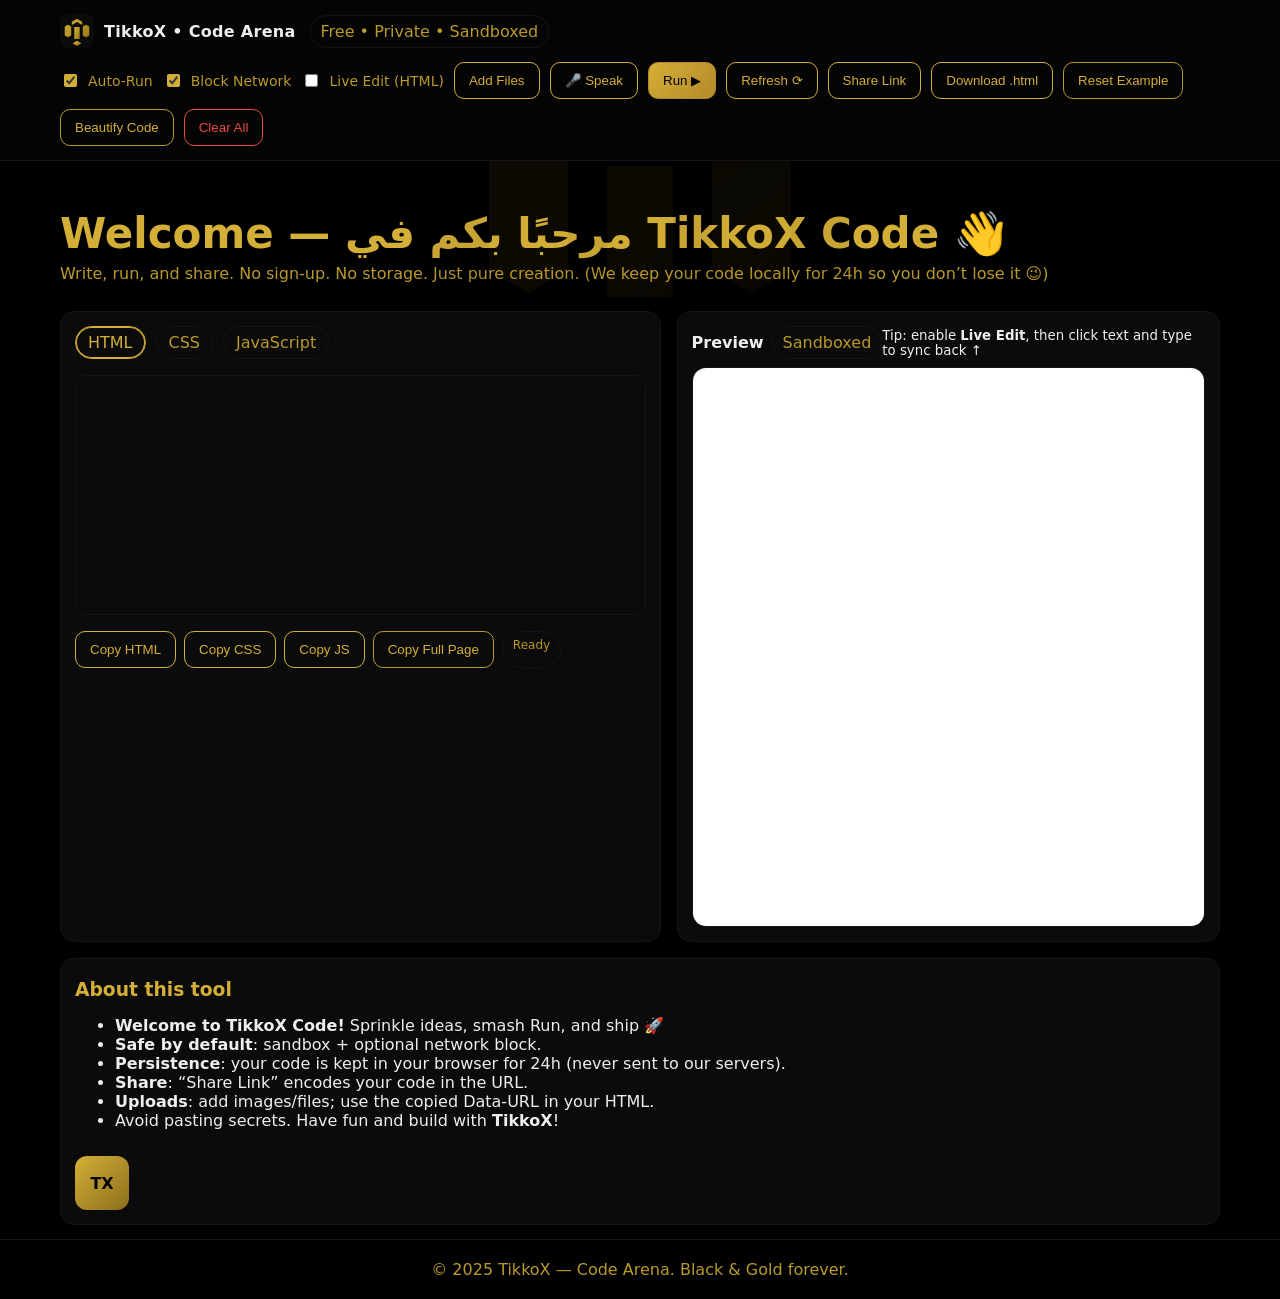
==== commit b4eb4800: "Add files via upload" ====
--- a/index.html
+++ b/index.html
@@ -1,34 +1,28 @@
-
-
 <!DOCTYPE html>
 <html lang="en" dir="ltr">
 <head>
 <meta charset="utf-8">
 <meta name="viewport" content="width=device-width,initial-scale=1">
-<title>TikkoX Live Code Playground — Black & Gold</title>
+<title>TikkoX Code — Live Playground (Black & Gold)</title>
 <meta name="robots" content="noindex,nofollow">
 <meta name="theme-color" content="#000000">
-<!-- Best-effort CSP (headers أقوى، لكن هذه مفيدة للنسخة الساكنة) -->
 <meta http-equiv="Content-Security-Policy"
       content="default-src 'self' data: blob:; img-src 'self' data: blob:; media-src 'self' data: blob:; style-src 'unsafe-inline' 'self'; script-src 'unsafe-inline' 'self'; frame-src 'self' data: blob:; connect-src 'self'">
 <style>
-:root{ --bg:#000; --fg:#d4af37; --fg2:#b9992a; --card:#0b0b0b; --line:#151515; --good:#27ae60; --bad:#e74c3c; --muted:#a6a6a6 }
+:root{ --bg:#000; --fg:#d4af37; --fg2:#b9992a; --card:#0b0b0b; --line:#151515;
+       --good:#27ae60; --bad:#e74c3c; --muted:#a6a6a6 }
 *{box-sizing:border-box}
 html,body{margin:0;background:var(--bg);color:#eee;font-family:system-ui,-apple-system,Segoe UI,Roboto,Arial}
 a{color:var(--fg);text-decoration:none}
 .wrap{max-width:1200px;margin:auto;padding:14px 20px}
-
-/* Header */
+/* header */
 header{position:sticky;top:0;z-index:20;background:#050505cc;backdrop-filter:blur(8px);border-bottom:1px solid var(--line)}
 nav.top{display:flex;gap:14px;align-items:center;flex-wrap:wrap}
 .brand{display:flex;align-items:center;gap:10px;font-weight:800;letter-spacing:.3px}
-.brand img{width:34px;height:34px;border-radius:8px;object-fit:cover;display:none}
+.brand img{width:34px;height:34px;border-radius:8px;object-fit:cover}
 .brand .fallback{width:34px;height:34px;border-radius:8px;display:grid;place-items:center;
   background:linear-gradient(135deg,#d4af37,#8c6f1d);color:#000;font-weight:900}
-@keyframes pulse{50%{filter:drop-shadow(0 0 8px rgba(212,175,55,.55))}}
-.brand .fallback{animation:pulse 2.5s infinite}
 .spacer{flex:1}
-
 .btn{border:1px solid var(--fg);color:var(--fg);background:transparent;padding:10px 14px;border-radius:10px;cursor:pointer;transition:.2s}
 .btn:hover{transform:translateY(-1px)}
 .btn.primary{background:linear-gradient(135deg,#d4af37,#b28a29);color:#000;border-color:#b28a29}
@@ -38,66 +32,72 @@
 .controls{display:flex;gap:10px;flex-wrap:wrap;align-items:center}
 label.switch{display:flex;gap:8px;align-items:center;color:var(--fg2);font-size:14px}
 input[type="checkbox"]{accent-color:var(--fg)}
-
-/* Layout */
+/* layout */
 main .grid{display:grid;gap:16px}
 @media(min-width:1024px){ main .grid{grid-template-columns:1.05fr .95fr} }
 .panel{background:var(--card);border:1px solid var(--line);border-radius:14px;padding:14px}
 .tabs{display:flex;gap:10px;flex-wrap:wrap;margin-bottom:10px}
 .tab{border:1px solid var(--line);border-radius:999px;padding:6px 12px;cursor:pointer;color:var(--fg2)}
 .tab.active{border-color:var(--fg);color:var(--fg);box-shadow:0 0 0 1px var(--fg) inset}
-textarea{width:100%;min-height:240px;background:#0b0b0b;border:1px solid var(--line);border-radius:10px;color:#eee;padding:10px;
-  font-family:ui-monospace,SFMono-Regular,Consolas,monospace; resize:vertical}
+/* editors (contenteditable + highlight) */
+.editor{min-height:240px;outline:none;white-space:pre;overflow:auto;padding:10px;border:1px solid var(--line);border-radius:10px;background:#0b0b0b;font-family:ui-monospace,SFMono-Regular,Consolas,monospace}
+.token.tag{color:#7aa2f7}
+.token.attr{color:#e0af68}
+.token.string{color:#9ece6a}
+.token.comment{color:#565f89}
+.token.keyword{color:#bb9af7}
+.token.number{color:#ff9e64}
 .editor-actions{display:flex;gap:8px;flex-wrap:wrap;margin-top:8px}
-
-/* Preview */
+/* preview */
 .preview{background:#0b0b0b;border:1px solid var(--line);border-radius:14px;height:560px;overflow:hidden;position:relative}
 iframe{width:100%;height:100%;border:0;background:#fff}
 .status{font-size:12px;padding:6px 10px;border:1px solid var(--line);border-radius:999px;color:var(--fg2)}
 .status.ok{border-color:var(--good);color:var(--good)}
 .status.err{border-color:var(--bad);color:var(--bad)}
-
-/* Error panel */
+/* errors */
 .error-panel{margin-top:8px;background:#1a0f10;border:1px solid #361b1d;border-radius:10px;padding:10px;display:none}
 .error-panel pre{margin:0;color:#ffb3b3;white-space:pre-wrap;word-wrap:break-word}
 .error-panel .title{color:#ff8a8a;font-weight:700;margin-bottom:6px}
-
-/* Hero */
-.hero{padding:20px 0 0}
-.hero h1{color:var(--fg);font-size:clamp(24px,4vmax,40px);margin:10px 0 6px}
+/* hero + bg logo */
+.hero{padding:24px 0 0;position:relative;overflow:hidden}
+.hero h1{color:var(--fg);font-size:clamp(24px,4vmax,42px);margin:10px 0 6px}
 .hero p{color:var(--fg2);margin:0}
-
-/* Footer + animated logo */
+.bg-logo{position:absolute;inset:auto;left:50%;top:40%;width:min(420px,70vw);opacity:.06;transform:translate(-50%,-50%);animation:float 5s ease-in-out infinite}
+@keyframes float{50%{transform:translate(-50%,-56%)}}
+/* footer */
 footer{border-top:1px solid var(--line);padding:20px;text-align:center;color:var(--fg2)}
 .footer-logo{margin-top:10px;display:inline-grid;place-items:center}
 .footer-logo .mark{width:54px;height:54px;border-radius:12px;background:linear-gradient(135deg,#d4af37,#8c6f1d);
   color:#000;font-weight:900;display:grid;place-items:center;animation:float 3s ease-in-out infinite}
-@keyframes float{50%{transform:translateY(-6px)}}
+/* uploads list */
+.files{display:flex;gap:8px;flex-wrap:wrap;margin-top:8px}
+.file-pill{border:1px solid var(--line);padding:6px 10px;border-radius:999px;background:#0e0e0e;color:#ddd;font-size:12px}
 </style>
 </head>
 <body>
-
 <header>
   <div class="wrap">
     <nav class="top">
       <div class="brand">
-        <!-- ضع شعارك باسم logo.png بجوار هذا الملف -->
-        <img id="logo" src="logo.png" alt="TikkoX Logo"
-             onerror="this.style.display='none';this.nextElementSibling.style.display='grid'">
-        <div class="fallback">TX</div>
-        <span>TikkoX • Live Code Playground</span>
-      </div>
-      <span class="badge">Free for everyone</span>
+        <img src="logo.svg" alt="TikkoX Logo" onerror="this.style.display='none'">
+        <div class="fallback" style="display:none">TX</div>
+        <span>TikkoX • Code Arena</span>
+      </div>
+      <span class="badge">Free • Private • Sandboxed</span>
       <div class="spacer"></div>
       <div class="controls">
-        <label class="switch"><input id="autoRun" type="checkbox"> Auto-Run</label>
+        <label class="switch"><input id="autoRun" type="checkbox" checked> Auto-Run</label>
         <label class="switch"><input id="blockNet" type="checkbox" checked> Block Network</label>
         <label class="switch"><input id="liveEdit" type="checkbox"> Live Edit (HTML)</label>
+        <input id="uploader" type="file" multiple hidden accept=".png,.jpg,.jpeg,.gif,.webp,.svg,.css,.js,.html,.txt"/>
+        <button id="uploadBtn" class="btn">Add Files</button>
+        <button id="micBtn" class="btn">🎤 Speak</button>
         <button id="runBtn" class="btn primary">Run ▶</button>
         <button id="refreshBtn" class="btn">Refresh ⟳</button>
         <button id="shareBtn" class="btn">Share Link</button>
         <button id="downloadBtn" class="btn">Download .html</button>
         <button id="resetBtn" class="btn ghost">Reset Example</button>
+        <button id="beautifyBtn" class="btn ghost">Beautify Code</button>
         <button id="clearBtn" class="btn danger">Clear All</button>
       </div>
     </nav>
@@ -105,42 +105,40 @@
 </header>
 
 <section class="hero">
+  <img class="bg-logo" aria-hidden="true" src="logo.svg"/>
   <div class="wrap">
-    <h1>Black & Gold Live Playground</h1>
-    <p>Write or paste HTML/CSS/JS, run it safely in an isolated preview. <b>Live Edit</b> lets you edit text directly in the preview and sync it back.</p>
+    <h1>Welcome — مرحبًا بكم في <b>TikkoX Code</b> 👋</h1>
+    <p>Write, run, and share. No sign‑up. No storage. Just pure creation. (We keep your code locally for 24h so you don’t lose it 😉)</p>
   </div>
 </section>
 
 <main class="wrap">
   <div class="grid">
-    <!-- Editors -->
     <div class="panel">
       <div class="tabs" role="tablist">
-        <div class="tab active" data-target="htmlBox">HTML</div>
-        <div class="tab" data-target="cssBox">CSS</div>
-        <div class="tab" data-target="jsBox">JavaScript</div>
-      </div>
-
-      <textarea id="htmlBox" aria-label="HTML"></textarea>
-      <textarea id="cssBox" aria-label="CSS" hidden></textarea>
-      <textarea id="jsBox" aria-label="JavaScript" hidden></textarea>
+        <div class="tab active" data-target="htmlEd">HTML</div>
+        <div class="tab" data-target="cssEd">CSS</div>
+        <div class="tab" data-target="jsEd">JavaScript</div>
+      </div>
+      <pre id="htmlEd" class="editor" contenteditable="true" spellcheck="false" aria-label="HTML"></pre>
+      <pre id="cssEd"  class="editor" contenteditable="true" spellcheck="false" aria-label="CSS" hidden></pre>
+      <pre id="jsEd"   class="editor" contenteditable="true" spellcheck="false" aria-label="JavaScript" hidden></pre>
 
       <div class="editor-actions">
-        <button class="btn" data-copy="htmlBox">Copy HTML</button>
-        <button class="btn" data-copy="cssBox">Copy CSS</button>
-        <button class="btn" data-copy="jsBox">Copy JS</button>
+        <button class="btn" data-copy="htmlEd">Copy HTML</button>
+        <button class="btn" data-copy="cssEd">Copy CSS</button>
+        <button class="btn" data-copy="jsEd">Copy JS</button>
         <button class="btn ghost" id="copyFull">Copy Full Page</button>
         <span id="status" class="status">Ready</span>
       </div>
 
-      <!-- أخطاء البناء/التشغيل -->
       <div id="errorPanel" class="error-panel">
-        <div class="title">Error</div>
+        <div class="title">Errors & Warnings</div>
         <pre id="errorText"></pre>
       </div>
+      <div class="files" id="files"></div>
     </div>
 
-    <!-- Preview -->
     <div class="panel">
       <div style="display:flex;justify-content:space-between;align-items:center;margin-bottom:8px">
         <div style="display:flex;gap:8px;align-items:center">
@@ -154,64 +152,85 @@
     </div>
   </div>
 
-  <!-- Notes -->
   <div class="panel" style="margin-top:16px">
     <h3 style="margin:6px 0;color:var(--fg)">About this tool</h3>
     <ul class="notice">
-      <li><b>Free</b> for everyone from <b>TikkoX</b>. No sign-in needed.</li>
-      <li><b>No code is stored</b>; everything runs in your browser. Please <b>do not paste sensitive secrets</b>.</li>
-      <li><b>Share</b>: use “Share Link” to generate a URL that encodes your code (opens on any device).</li>
-      <li><b>Block Network</b> prevents <code>fetch/XMLHttpRequest/window.open</code> inside the preview for safety.</li>
-      <li>Use <b>Copy Full Page</b> or <b>Download .html</b> to get a deploy-ready file.</li>
+      <li><b>Welcome to TikkoX Code!</b> Sprinkle ideas, smash Run, and ship 🚀</li>
+      <li><b>Safe by default</b>: sandbox + optional network block.</li>
+      <li><b>Persistence</b>: your code is kept in your browser for 24h (never sent to our servers).</li>
+      <li><b>Share</b>: “Share Link” encodes your code in the URL.</li>
+      <li><b>Uploads</b>: add images/files; use the copied Data‑URL in your HTML.</li>
+      <li>Avoid pasting secrets. Have fun and build with <b>TikkoX</b>!</li>
     </ul>
-
-    <!-- شعار متحرّك أسفل التعليمات -->
-    <div class="footer-logo">
-      <div class="mark">TX</div>
-    </div>
+    <div class="footer-logo"><div class="mark">TX</div></div>
   </div>
 </main>
 
-<footer>
-  © 2025 TikkoX — Live Code Playground. Black & Gold theme. Safe by default. 🚀
-</footer>
+<footer>© 2025 TikkoX — Code Arena. Black & Gold forever.</footer>
 
 <script>
 (function(){
-  const tabs = document.querySelectorAll('.tab');
-  const boxes = {
-    html: document.getElementById('htmlBox'),
-    css:  document.getElementById('cssBox'),
-    js:   document.getElementById('jsBox')
-  };
-  const iframe      = document.getElementById('preview');
-  const runBtn      = document.getElementById('runBtn');
-  const refreshBtn  = document.getElementById('refreshBtn');
-  const resetBtn    = document.getElementById('resetBtn');
-  const clearBtn    = document.getElementById('clearBtn');
-  const downloadBtn = document.getElementById('downloadBtn');
-  const shareBtn    = document.getElementById('shareBtn');
-  const status      = document.getElementById('status');
-  const autoRun     = document.getElementById('autoRun');
-  const blockNet    = document.getElementById('blockNet');
-  const liveEdit    = document.getElementById('liveEdit');
-  const copyFull    = document.getElementById('copyFull');
-  const errPanel    = document.getElementById('errorPanel');
-  const errText     = document.getElementById('errorText');
-
-  // Starter example
+  const $ = s=>document.querySelector(s), $$ = s=>Array.from(document.querySelectorAll(s));
+  const tabs = $$('.tab');
+  const eds = { html: $('#htmlEd'), css: $('#cssEd'), js: $('#jsEd') };
+  const iframe = $('#preview'), status = $('#status');
+  const errPanel = $('#errorPanel'), errText = $('#errorText');
+  const uploadBtn = $('#uploadBtn'), uploader = $('#uploader'), filesWrap = $('#files');
+  const autoRun=$('#autoRun'), blockNet=$('#blockNet'), liveEdit=$('#liveEdit');
+  const runBtn=$('#runBtn'), refreshBtn=$('#refreshBtn'), resetBtn=$('#resetBtn'), clearBtn=$('#clearBtn');
+  const downloadBtn=$('#downloadBtn'), shareBtn=$('#shareBtn'), copyFull=$('#copyFull');
+  const micBtn=$('#micBtn'), beautifyBtn=$('#beautifyBtn');
+  const STORAGE_KEY='tkx-code-v2', STORAGE_AT='tkx-code-v2-at';
+
+  function highlight(code, lang){
+    let c = code.replace(/&/g,'&amp;').replace(/</g,'&lt;').replace(/>/g,'&gt;');
+    if(lang==='html'){
+      c = c.replace(/(&lt;!--[\\s\\S]*?--&gt;)/g,'<span class="token comment">$1</span>')
+           .replace(/(&lt;\\/?)([\\w-:]+)/g,'$1<span class="token tag">$2</span>')
+           .replace(/([\\w-:]+)=(\\".*?\\"|\\'.*?\\')/g,'<span class="token attr">$1</span>=<span class="token string">$2</span>');
+    }else if(lang==='css'){
+      c = c.replace(/\\/\\*[\\s\\S]*?\\*\\//g,'<span class="token comment">$&</span>')
+           .replace(/([#.a-zA-Z0-9_-]+)\\s*(?=\\{)/g,'<span class="token tag">$1</span>')
+           .replace(/(:)\\s*([^;}{]+)/g,'$1 <span class="token string">$2</span>');
+    }else if(lang==='js'){
+      c = c.replace(/\\/\\/.*$/gm,'<span class="token comment">$&</span>')
+           .replace(/\\/\\*[\\s\\S]*?\\*\\//g,'<span class="token comment">$&</span>')
+           .replace(/\\b(const|let|var|if|else|for|while|return|function|class|new|try|catch|throw|await|async)\\b/g,'<span class="token keyword">$1</span>')
+           .replace(/(\\"(?:[^"\\\\]|\\\\.)*\\"|\\'(?:[^'\\\\]|\\\\.)*\\'|`(?:[^`\\\\]|\\\\.)*`)/g,'<span class="token string">$1</span>')
+           .replace(/\\b(\\d+(?:\\.\\d+)?)\\b/g,'<span class="token number">$1</span>');
+    }
+    return c;
+  }
+  function setEditorText(el, txt, lang){ el.dataset.raw = txt; el.innerHTML = highlight(txt, lang); }
+  function getEditorText(el){ return el.dataset.raw || ''; }
+  function bindEditor(el, lang){
+    el.addEventListener('input', ()=>{
+      const text = el.textContent;
+      setEditorText(el, text, lang);
+      if(autoRun.checked) render();
+      persist();
+    });
+  }
+  bindEditor(eds.html,'html'); bindEditor(eds.css,'css'); bindEditor(eds.js,'js');
+
+  tabs.forEach(t=>t.addEventListener('click',()=>{
+    tabs.forEach(x=>x.classList.remove('active')); t.classList.add('active');
+    ['htmlEd','cssEd','jsEd'].forEach(id=>document.getElementById(id).hidden=true);
+    document.getElementById(t.dataset.target).hidden=false;
+  }));
+
   const starter = {
-    html: `<section class="hero">
-  <h1>Welcome to <span class="gold">TikkoX</span></h1>
+    html:`<section class=\\"hero\\">
+  <h1>Welcome to <span class=\\"gold\\">TikkoX</span></h1>
   <p>Edit this text live (enable “Live Edit”), or change HTML/CSS/JS and hit Run.</p>
-  <button class="gold">Beautiful Button</button>
+  <button class=\\"gold\\">Beautiful Button</button>
 </section>
-<section class="cards">
+<section class=\\"cards\\">
   <article><h3>Fast</h3><p>Instant preview, no reloads.</p></article>
   <article><h3>Safe</h3><p>Sandboxed with optional network blocking.</p></article>
   <article><h3>Ready</h3><p>Copy or download a deploy-ready file.</p></article>
 </section>`,
-    css: `:root{--bg:#000;--fg:#d4af37;--fg2:#b9992a}
+    css:`:root{--bg:#000;--fg:#d4af37;--fg2:#b9992a}
 body{font-family:system-ui,Segoe UI,Arial;background:#000;color:#eee;margin:0}
 .hero{min-height:52vh;display:grid;place-items:center;text-align:center;padding:48px;background:radial-gradient(ellipse,#111 0%,#000 60%)}
 .gold{background:linear-gradient(135deg,#d4af37,#b28a29);-webkit-background-clip:text;background-clip:text;color:transparent}
@@ -219,230 +238,194 @@
 .cards{display:grid;grid-template-columns:repeat(auto-fit,minmax(220px,1fr));gap:14px;padding:20px}
 .cards article{background:#0b0b0b;border:1px solid #151515;border-radius:14px;padding:14px}
 a{color:#d4af37}`,
-    js: `console.log("TikkoX Live Playground ready!")`
+    js:`console.log(\\"TikkoX Live Playground ready!\\")`
   };
-
-  /* ---------- URL Share (encode/decode) ---------- */
-  function encodeState(){
+  function persist(){
+    const obj = {h:getEditorText(eds.html), c:getEditorText(eds.css), j:getEditorText(eds.js)};
+    localStorage.setItem(STORAGE_KEY, JSON.stringify(obj));
+    localStorage.setItem(STORAGE_AT, String(Date.now()));
+  }
+  function restore(){
     try{
-      const obj = {h: boxes.html.value, c: boxes.css.value, j: boxes.js.value};
-      const str = encodeURIComponent(btoa(unescape(encodeURIComponent(JSON.stringify(obj)))));
-      return '#tkx='+str;
-    }catch(e){ console.warn('encode failed', e); return ''; }
-  }
-  function decodeState(hash){
+      const at = Number(localStorage.getItem(STORAGE_AT)||0);
+      if(!at || (Date.now()-at) > 24*60*60*1000) throw 0;
+      const obj = JSON.parse(localStorage.getItem(STORAGE_KEY)||'null');
+      if(!obj) throw 0;
+      setEditorText(eds.html, obj.h||starter.html, 'html');
+      setEditorText(eds.css,  obj.c||starter.css,  'css');
+      setEditorText(eds.js,   obj.j||starter.js,   'js');
+      return;
+    }catch(_){}
+    setEditorText(eds.html, starter.html,'html');
+    setEditorText(eds.css,  starter.css,'css');
+    setEditorText(eds.js,   starter.js,'js');
+    persist();
+  }
+  restore();
+
+  function makeDoc(html, css, js, blockNetwork, live){
+    const csp = blockNetwork ?
+      `<meta http-equiv="Content-Security-Policy" content="default-src 'none'; img-src data: blob:; media-src data: blob:; style-src 'unsafe-inline'; script-src 'unsafe-inline'; connect-src 'none'">` : '';
+    const netBlocker = blockNetwork ? `<script>(function(){const deny=()=>{throw new Error('Network blocked in preview')};const nop=()=>{};
+      window.fetch=deny; window.XMLHttpRequest=function(){deny()}; window.open=nop; if('navigator' in window){try{navigator.sendBeacon=nop}catch(e){}}})();
+      </`+'script'>` : '';
+    const errorHooks = `<script>(function(){
+      window.addEventListener('error',e=>{try{parent.postMessage({type:'tkx-error',msg:String(e.message||'Error'),
+      stack:String((e.error&&e.error.stack)||e.filename+':'+e.lineno+':'+e.colno)},'*')}catch(_){}});
+      window.addEventListener('unhandledrejection',e=>{try{parent.postMessage({type:'tkx-error',
+      msg:String(e.reason&&(e.reason.message||e.reason)||'Promise rejection'),stack:String(e.reason&&e.reason.stack||'')},'*')}catch(_){}});
+    })();</`+'script'>`;
+    const liveHook = live ? `<script>(function(){
+        document.body.setAttribute('contenteditable','true');
+        Array.from(document.querySelectorAll('script,style')).forEach(n=>n.setAttribute('contenteditable','false'));
+        const app=document.getElementById('app'); if(app) app.setAttribute('contenteditable','true');
+        let t=null; document.addEventListener('input',()=>{clearTimeout(t); t=setTimeout(()=>{
+          const root=document.getElementById('app')||document.body;
+          parent.postMessage({type:'tkx-html-changed',html:root.innerHTML},'*');
+        },250)});
+      })();</`+'script'>` : '';
+    return `<!doctype html><html lang="en"><meta charset="utf-8"><meta name="viewport" content="width=device-width,initial-scale=1">
+${csp}<title>TikkoX Preview</title><style id="user-style">${css}</style><div id="app">${html}</div>
+${netBlocker}${errorHooks}<script>try{${js}\n//# sourceURL=user.js}catch(err){try{parent.postMessage({type:'tkx-error',msg:String(err.message||err),stack:String(err.stack||'')},'*')}catch(_){}}</`+'script'>${liveHook}`;
+  }
+
+  function clearError(){ errPanel.style.display='none'; errText.textContent=''; }
+  function showErrorList(list){
+    if(!list.length){ clearError(); return; }
+    errPanel.style.display='block';
+    const lines = list.map((e,i)=>`${i+1}. ${e.msg}${e.line?` (line ${e.line})`:''}${e.suggest?` — suggestion: ${e.suggest}`:''}`);
+    errText.textContent = `${list.length} issue(s):\n` + lines.join('\n');
+    status.className='status err'; status.textContent=`${list.length} issue(s)`;
+  }
+
+  function lint(){
+    const issues = [];
+    const js = getEditorText(eds.js);
+    try{ new Function(js); }catch(e){
+      const m = /:(\\d+):(\\d+)/.exec(String(e.stack||''));
+      issues.push({msg:String(e.message||'JS error'), line:m?Number(m[1]):undefined, suggest:'Check missing brackets or quotes'});
+    }
+    const html = getEditorText(eds.html);
+    if((html.match(/<html/gi)||[]).length>1) issues.push({msg:'Multiple <html> tags detected', suggest:'Use a single root html'});
+    (html.match(/<([a-zA-Z]+)(?![^>]*\\/>)[^>]*>/g)||[]).forEach(t=>{
+      const name = t.replace(/<|>|\\/.*/g,'').toLowerCase();
+      if(!/^(br|hr|img|meta|link|input)$/.test(name)){
+        if(!new RegExp(`</${name}>`,`i`).test(html)) issues.push({msg:`Unclosed <${name}> tag`, suggest:`Add </${name}>`});
+      }
+    });
+    return issues;
+  }
+
+  function render(){
     try{
-      if(!hash.startsWith('#tkx=')) return null;
-      const b64 = decodeURIComponent(hash.slice(5));
-      const json = decodeURIComponent(escape(atob(b64)));
-      return JSON.parse(json);
-    }catch(e){ console.warn('decode failed', e); return null; }
-  }
-  // Load from URL if present
-  (function loadFromHash(){
-    const st = decodeState(location.hash);
-    if(st){
-      boxes.html.value = st.h ?? starter.html;
-      boxes.css.value  = st.c ?? starter.css;
-      boxes.js.value   = st.j ?? starter.js;
-    }else{
-      boxes.html.value = starter.html;
-      boxes.css.value  = starter.css;
-      boxes.js.value   = starter.js;
+      const doc = makeDoc(getEditorText(eds.html), getEditorText(eds.css), getEditorText(eds.js), blockNet.checked, liveEdit.checked);
+      iframe.srcdoc = doc;
+      const issues = lint(); showErrorList(issues);
+      if(!issues.length){ status.className='status ok'; status.textContent='Ran successfully'; }
+    }catch(e){
+      showErrorList([{msg:'Build error: '+(e.message||e)}]);
+      console.error(e);
     }
-  })();
-
-  // Tabs logic
-  tabs.forEach(t=>{
-    t.addEventListener('click', ()=>{
-      tabs.forEach(x=>x.classList.remove('active'));
-      t.classList.add('active');
-      ['htmlBox','cssBox','jsBox'].forEach(id=>document.getElementById(id).hidden = true);
-      document.getElementById(t.dataset.target).hidden = false;
+  }
+
+  runBtn.addEventListener('click', render);
+  [eds.html, eds.css, eds.js].forEach(el=> el.addEventListener('input', ()=>{ if(autoRun.checked) render(); }));
+  [blockNet, liveEdit].forEach(el=> el.addEventListener('change', render));
+  refreshBtn.addEventListener('click', ()=>{ const old=iframe.srcdoc; iframe.srcdoc=' '; setTimeout(()=>iframe.srcdoc=old,0); status.textContent='Refreshed'; });
+  resetBtn.addEventListener('click', ()=>{ setEditorText(eds.html, starter.html,'html'); setEditorText(eds.css, starter.css,'css'); setEditorText(eds.js, starter.js,'js'); persist(); render(); });
+  clearBtn.addEventListener('click', ()=>{ setEditorText(eds.html,'','html'); setEditorText(eds.css,'','css'); setEditorText(eds.js,'','js'); persist(); render(); });
+
+  document.querySelectorAll('[data-copy]').forEach(btn=>btn.addEventListener('click', async ()=>{
+    const id = btn.getAttribute('data-copy'); const el = document.getElementById(id);
+    await navigator.clipboard.writeText(getEditorText(el)); status.className='status ok'; status.textContent='Copied';
+  }));
+  function buildFull(){ return `<!doctype html><html lang="en"><meta charset="utf-8"><meta name="viewport" content="width=device-width,initial-scale=1">
+<title>My TikkoX Build</title><style>${getEditorText(eds.css)}</style>${getEditorText(eds.html)}<script>${getEditorText(eds.js)}</`+'script>'; }
+  copyFull.addEventListener('click', async ()=>{ await navigator.clipboard.writeText(buildFull()); status.className='status ok'; status.textContent='Full page copied'; });
+  downloadBtn.addEventListener('click', ()=>{ const blob = new Blob([buildFull()],{type:'text/html'}); const url=URL.createObjectURL(blob); const a=Object.assign(document.createElement('a'),{href:url,download:'tikkox-build.html'}); document.body.appendChild(a); a.click(); a.remove(); URL.revokeObjectURL(url); });
+
+  function encodeState(){ try{ const obj={h:getEditorText(eds.html),c:getEditorText(eds.css),j:getEditorText(eds.js)}; const str=encodeURIComponent(btoa(unescape(encodeURIComponent(JSON.stringify(obj))))); return '#tkx='+str }catch(e){return ''} }
+  function decodeState(hash){ try{ if(!hash.startsWith('#tkx=')) return null; const b64=decodeURIComponent(hash.slice(5)); const json=decodeURIComponent(escape(atob(b64))); return JSON.parse(json); }catch(e){ return null } }
+  (function loadFromHash(){ const st=decodeState(location.hash); if(!st) return; setEditorText(eds.html, st.h||starter.html,'html'); setEditorText(eds.css, st.c||starter.css,'css'); setEditorText(eds.js, st.j||starter.js,'js'); persist(); })();
+  shareBtn.addEventListener('click', async ()=>{ const link = location.origin + location.pathname + encodeState(); try{ if(navigator.share){ await navigator.share({title:'TikkoX Playground',text:'Check this code',url:link}); } else { await navigator.clipboard.writeText(link); alert('Share link copied!'); } }catch(e){ await navigator.clipboard.writeText(link); alert('Share link copied!'); } });
+
+  uploadBtn.addEventListener('click', ()=>uploader.click());
+  uploader.addEventListener('change', ()=>{
+    filesWrap.innerHTML = '';
+    Array.from(uploader.files).forEach(file=>{
+      const reader = new FileReader();
+      reader.onload = () => {
+        const url = reader.result;
+        const pill = document.createElement('button');
+        pill.className='file-pill'; pill.title='Click to copy Data-URL'; pill.textContent = file.name;
+        pill.addEventListener('click', async ()=>{ await navigator.clipboard.writeText(url); alert('Copied Data-URL for '+file.name); });
+        filesWrap.appendChild(pill);
+      };
+      reader.readAsDataURL(file);
     });
   });
 
-  // Build preview document (with safety + error posting + live edit)
-  function makeDoc(html, css, js, blockNetwork, live) {
-    const cspMeta = `<meta http-equiv="Content-Security-Policy" content="default-src 'none'; img-src data: blob:; media-src data: blob:; style-src 'unsafe-inline'; script-src 'unsafe-inline'; connect-src 'none'">`;
-    const netBlocker = blockNetwork ? `
-      <script>(function(){const deny=()=>{throw new Error('Network blocked in preview')};const nop=()=>{};
-        window.fetch=deny; window.XMLHttpRequest=function(){deny()}; window.open=nop;
-        if('navigator' in window){ try{navigator.sendBeacon = nop}catch(e){} }
-      })();<\/script>` : '';
-
-    const errorHooks = `
-      <script>
-      (function(){
-        window.addEventListener('error', function(e){
-          try{ parent.postMessage({type:'tkx-error', msg: String(e.message||'Error'),
-            stack: String((e.error && e.error.stack) || e.filename+':'+e.lineno+':'+e.colno) }, '*'); }catch(_){}
-        });
-        window.addEventListener('unhandledrejection', function(e){
-          try{ parent.postMessage({type:'tkx-error', msg: String(e.reason && (e.reason.message||e.reason) || 'Promise rejection'),
-            stack: String(e.reason && e.reason.stack || '') }, '*'); }catch(_){}
-        });
-      })();<\/script>`;
-
-    const liveEditHook = live ? `
-      <script>(function(){
-        document.body.setAttribute('contenteditable','true');
-        Array.from(document.querySelectorAll('script,style')).forEach(n=>n.setAttribute('contenteditable','false'));
-        const app = document.getElementById('app'); if (app) app.setAttribute('contenteditable','true');
-        let timer=null;
-        document.addEventListener('input', ()=>{
-          clearTimeout(timer);
-          timer=setTimeout(()=>{
-            const root = document.getElementById('app')||document.body;
-            parent.postMessage({ type:'tkx-html-changed', html: root.innerHTML }, '*');
-          }, 250);
-        });
-      })();<\/script>` : '';
-
-    // Note: we append a //# sourceURL to help stack traces hint at "user.js".
-    return `<!doctype html><html lang="en"><meta charset="utf-8"><meta name="viewport" content="width=device-width,initial-scale=1">
-${blockNetwork ? cspMeta : '' }
-<title>TikkoX Preview</title>
-<style id="user-style">${css}</style>
-<div id="app">
-${html}
-</div>
-${netBlocker}
-${errorHooks}
-<script>try{ ${js}\n//# sourceURL=user.js }catch(err){
-  try{ parent.postMessage({type:'tkx-error', msg:String(err.message||err), stack:String(err.stack||'') }, '*'); }catch(_){}
-  document.body.insertAdjacentHTML('beforeend','<pre style="color:#e74c3c;background:#111;padding:12px;border-radius:8px;overflow:auto">'+(err && (err.stack||err.message||err))+'</pre>');
-  console.error(err);
-}<\/script>
-${liveEditHook}`;
-  }
-
-  // Render
-  function clearError(){ errPanel.style.display='none'; errText.textContent=''; }
-  function showError(msg, stack){
+  micBtn.addEventListener('click',()=>{
+    const SR = window.SpeechRecognition || window.webkitSpeechRecognition;
+    if(!SR){ alert('Speech recognition not supported'); return; }
+    const recog = new SR(); recog.lang='en-US'; recog.interimResults=false; recog.maxAlternatives=1;
+    recog.onresult = (e)=>{
+      const txt = e.results[0][0].transcript;
+      const active = !eds.html.hidden ? eds.html : (!eds.css.hidden ? eds.css : eds.js);
+      setEditorText(active, (getEditorText(active) + '\\n' + txt), active===eds.html?'html':active===eds.css?'css':'js');
+      persist(); if(autoRun.checked) render();
+    };
+    recog.start();
+  });
+
+  function beautify(txt){ try{ return txt.replace(/></g, '>\\n<'); }catch(_){ return txt } }
+  beautifyBtn.addEventListener('click',()=>{
+    setEditorText(eds.html, beautify(getEditorText(eds.html)), 'html');
+    setEditorText(eds.css,  getEditorText(eds.css).replace(/;\\s*/g,';\\n').replace(/\\{\\s*/g,'{\\n').replace(/\\}\\s*/g,'}\\n'), 'css');
+    setEditorText(eds.js,   getEditorText(eds.js).replace(/;\\s*/g,';\\n'), 'js');
+    persist();
+  });
+
+  window.addEventListener('message', ev=>{
+    if(!ev.data) return;
+    if(ev.data.type==='tkx-html-changed'){ setEditorText(eds.html, ev.data.html, 'html'); persist(); if(autoRun.checked) render(); }
+    if(ev.data.type==='tkx-error'){ showErrorList([{msg:ev.data.msg, line: (/:([0-9]+):/).test(ev.data.stack)?Number(RegExp.$1):undefined}]); }
+  });
+
+  function showErrorList(list){
+    if(!list.length){ errPanel.style.display='none'; errText.textContent=''; return; }
     errPanel.style.display='block';
-    errText.textContent = (msg||'Error') + (stack?('\n'+stack):'');
-    status.className='status err'; status.textContent='Error';
-    // Try to extract line number like : <anonymous>:123:45 or user.js:123:45
-    const m = /:(\d+):(\d+)/.exec(stack||'') || /user\.js:(\d+):(\d+)/.exec(stack||'');
-    if(m){
-      const line = parseInt(m[1],10);
-      // Try to focus near that line in JS textarea
-      const code = boxes.js.value.split('\n');
-      let pos = 0;
-      for(let i=0;i<Math.min(line-1, code.length);i++) pos += code[i].length + 1;
-      boxes.js.focus();
-      boxes.js.setSelectionRange(pos, pos);
-      // scroll into view
-      const lh = 18; // approx line height
-      boxes.js.scrollTop = Math.max(0, (line-3)*lh);
-    }
-  }
+    const lines = list.map((e,i)=>`${i+1}. ${e.msg}${e.line?` (line ${e.line})`:''}${e.suggest?` — suggestion: ${e.suggest}`:''}`);
+    errText.textContent = `${list.length} issue(s):\\n` + lines.join('\\n');
+    status.className='status err'; status.textContent=`${list.length} issue(s)`;
+  }
+
   function render(){
     try{
-      clearError();
-      const doc = makeDoc(boxes.html.value, boxes.css.value, boxes.js.value, blockNet.checked, liveEdit.checked);
+      const doc = makeDoc(getEditorText(eds.html), getEditorText(eds.css), getEditorText(eds.js), blockNet.checked, liveEdit.checked);
       iframe.srcdoc = doc;
-      status.className = 'status ok';
-      status.textContent = 'Ran successfully';
+      const issues = (function(){
+        const arr=[]; const js=getEditorText(eds.js);
+        try{ new Function(js); }catch(e){ const m=/:([0-9]+):([0-9]+)/.exec(String(e.stack||'')); arr.push({msg:String(e.message||'JS error'), line:m?Number(m[1]):undefined, suggest:'Check missing brackets or quotes'}); }
+        const html=getEditorText(eds.html);
+        if((html.match(/<html/gi)||[]).length>1) arr.push({msg:'Multiple <html> tags detected', suggest:'Use a single root html'});
+        (html.match(/<([a-zA-Z]+)(?![^>]*\\/>)[^>]*>/g)||[]).forEach(t=>{
+          const name = t.replace(/<|>|\\/.*/g,'').toLowerCase();
+          if(!/^(br|hr|img|meta|link|input)$/.test(name)){
+            if(!new RegExp(`</${name}>`,`i`).test(html)) arr.push({msg:`Unclosed <${name}> tag`, suggest:`Add </${name}>`});
+          }
+        });
+        return arr;
+      })();
+      showErrorList(issues);
+      if(!issues.length){ status.className='status ok'; status.textContent='Ran successfully'; }
     }catch(e){
-      showError('Build error', (e && (e.stack||e.message))||'');
+      showErrorList([{msg:'Build error: '+(e.message||e)}]);
       console.error(e);
     }
   }
 
-  // Buttons
-  runBtn.addEventListener('click', render);
-  refreshBtn.addEventListener('click', ()=>{ // force a hard refresh of iframe
-    const old = iframe.srcdoc; iframe.srcdoc = ' '; setTimeout(()=>{ iframe.srcdoc = old; }, 0);
-    status.className='status'; status.textContent='Refreshed';
-    clearError();
-  });
-  [boxes.html, boxes.css, boxes.js].forEach(el=>{
-    el.addEventListener('input', ()=>{ if(autoRun.checked) render(); });
-  });
-  [blockNet, liveEdit].forEach(el=> el.addEventListener('change', render));
-
-  // Reset / Clear
-  resetBtn.addEventListener('click', ()=>{
-    boxes.html.value = starter.html;
-    boxes.css.value  = starter.css;
-    boxes.js.value   = starter.js;
-    clearError(); render();
-  });
-  clearBtn.addEventListener('click', ()=>{
-    boxes.html.value = '';
-    boxes.css.value  = '';
-    boxes.js.value   = '';
-    clearError(); render();
-  });
-
-  // Copy (sections) + Copy Full + Download
-  document.querySelectorAll('[data-copy]').forEach(btn=>{
-    btn.addEventListener('click', async ()=>{
-      const id = btn.getAttribute('data-copy');
-      const ta = document.getElementById(id);
-      await navigator.clipboard.writeText(ta.value);
-      status.className='status ok'; status.textContent='Copied '+id.replace('Box','').toUpperCase();
-      setTimeout(()=>{status.className='status'; status.textContent='Ready';},1500);
-    });
-  });
-  function buildFullFile(){
-    return `<!doctype html>
-<html lang="en"><meta charset="utf-8"><meta name="viewport" content="width=device-width,initial-scale=1">
-<title>My TikkoX Build</title>
-<style>${boxes.css.value}</style>
-${boxes.html.value}
-<script>
-${boxes.js.value}
-<\/script>`;
-  }
-  copyFull.addEventListener('click', async ()=>{
-    await navigator.clipboard.writeText(buildFullFile());
-    status.className='status ok'; status.textContent='Full page copied';
-    setTimeout(()=>{status.className='status'; status.textContent='Ready';},1500);
-  });
-  downloadBtn.addEventListener('click', ()=>{
-    const blob = new Blob([buildFullFile()], {type:'text/html'});
-    const url  = URL.createObjectURL(blob);
-    const a = Object.assign(document.createElement('a'), {href:url, download:'tikkox-build.html'});
-    document.body.appendChild(a); a.click(); a.remove(); URL.revokeObjectURL(url);
-  });
-
-  // Share link (URL encodes your code)
-  shareBtn.addEventListener('click', async ()=>{
-    const hash = encodeState();
-    const link = location.origin + location.pathname + hash;
-    try{
-      if(navigator.share){
-        await navigator.share({ title:'TikkoX Playground', text:'Check this code', url: link });
-      }else{
-        await navigator.clipboard.writeText(link);
-        alert('Share link copied to clipboard!');
-      }
-    }catch(e){
-      await navigator.clipboard.writeText(link);
-      alert('Share link copied to clipboard!');
-    }
-  });
-
-  // Two-way sync (Preview -> HTML editor) via postMessage
-  window.addEventListener('message', (ev)=>{
-    if(!ev.data) return;
-    if(ev.data.type === 'tkx-html-changed'){
-      boxes.html.value = ev.data.html;
-      status.className='status ok'; status.textContent='Synced from Live Edit';
-      if (autoRun.checked) render();
-      setTimeout(()=>{status.className='status'; status.textContent='Ready';},1200);
-    }
-    if(ev.data.type === 'tkx-error'){
-      showError(ev.data.msg, ev.data.stack);
-    }
-  });
-
-  // First render
   render();
-})();
-</script>
+})();</script>
 </body>
-</html>+</html>
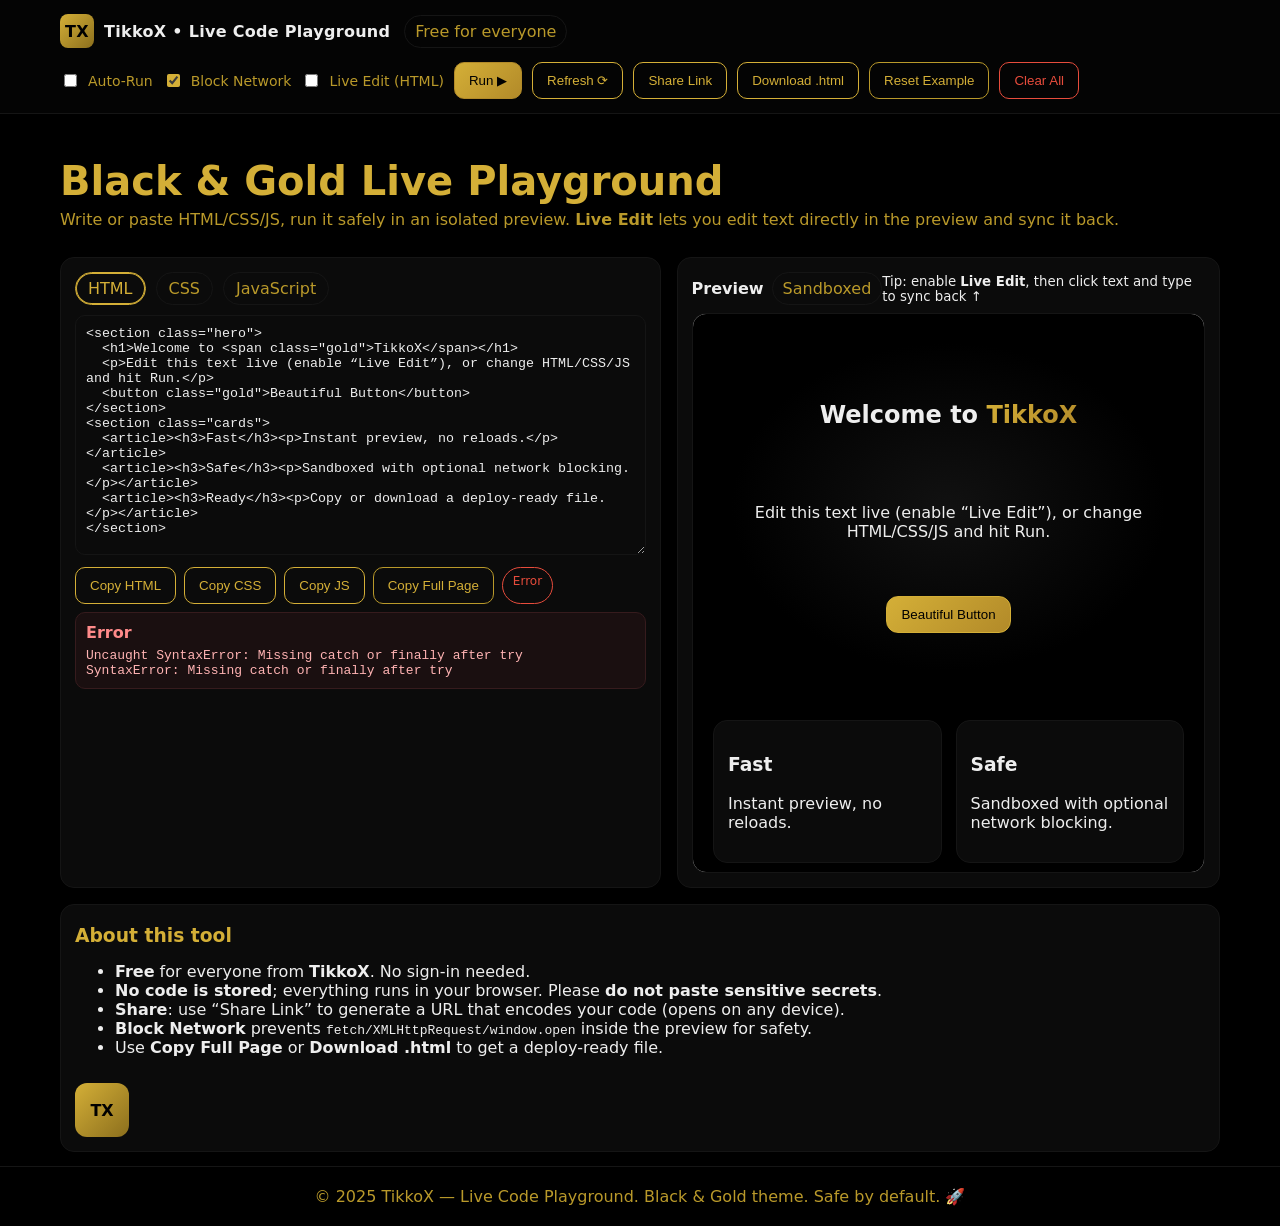
==== commit d1153e10: "Add files via upload" ====
--- a/index.html
+++ b/index.html
@@ -1,28 +1,34 @@
+
+
 <!DOCTYPE html>
 <html lang="en" dir="ltr">
 <head>
 <meta charset="utf-8">
 <meta name="viewport" content="width=device-width,initial-scale=1">
-<title>TikkoX Code — Live Playground (Black & Gold)</title>
+<title>TikkoX Live Code Playground — Black & Gold</title>
 <meta name="robots" content="noindex,nofollow">
 <meta name="theme-color" content="#000000">
+<!-- Best-effort CSP (headers أقوى، لكن هذه مفيدة للنسخة الساكنة) -->
 <meta http-equiv="Content-Security-Policy"
       content="default-src 'self' data: blob:; img-src 'self' data: blob:; media-src 'self' data: blob:; style-src 'unsafe-inline' 'self'; script-src 'unsafe-inline' 'self'; frame-src 'self' data: blob:; connect-src 'self'">
 <style>
-:root{ --bg:#000; --fg:#d4af37; --fg2:#b9992a; --card:#0b0b0b; --line:#151515;
-       --good:#27ae60; --bad:#e74c3c; --muted:#a6a6a6 }
+:root{ --bg:#000; --fg:#d4af37; --fg2:#b9992a; --card:#0b0b0b; --line:#151515; --good:#27ae60; --bad:#e74c3c; --muted:#a6a6a6 }
 *{box-sizing:border-box}
 html,body{margin:0;background:var(--bg);color:#eee;font-family:system-ui,-apple-system,Segoe UI,Roboto,Arial}
 a{color:var(--fg);text-decoration:none}
 .wrap{max-width:1200px;margin:auto;padding:14px 20px}
-/* header */
+
+/* Header */
 header{position:sticky;top:0;z-index:20;background:#050505cc;backdrop-filter:blur(8px);border-bottom:1px solid var(--line)}
 nav.top{display:flex;gap:14px;align-items:center;flex-wrap:wrap}
 .brand{display:flex;align-items:center;gap:10px;font-weight:800;letter-spacing:.3px}
-.brand img{width:34px;height:34px;border-radius:8px;object-fit:cover}
+.brand img{width:34px;height:34px;border-radius:8px;object-fit:cover;display:none}
 .brand .fallback{width:34px;height:34px;border-radius:8px;display:grid;place-items:center;
   background:linear-gradient(135deg,#d4af37,#8c6f1d);color:#000;font-weight:900}
+@keyframes pulse{50%{filter:drop-shadow(0 0 8px rgba(212,175,55,.55))}}
+.brand .fallback{animation:pulse 2.5s infinite}
 .spacer{flex:1}
+
 .btn{border:1px solid var(--fg);color:var(--fg);background:transparent;padding:10px 14px;border-radius:10px;cursor:pointer;transition:.2s}
 .btn:hover{transform:translateY(-1px)}
 .btn.primary{background:linear-gradient(135deg,#d4af37,#b28a29);color:#000;border-color:#b28a29}
@@ -32,72 +38,66 @@
 .controls{display:flex;gap:10px;flex-wrap:wrap;align-items:center}
 label.switch{display:flex;gap:8px;align-items:center;color:var(--fg2);font-size:14px}
 input[type="checkbox"]{accent-color:var(--fg)}
-/* layout */
+
+/* Layout */
 main .grid{display:grid;gap:16px}
 @media(min-width:1024px){ main .grid{grid-template-columns:1.05fr .95fr} }
 .panel{background:var(--card);border:1px solid var(--line);border-radius:14px;padding:14px}
 .tabs{display:flex;gap:10px;flex-wrap:wrap;margin-bottom:10px}
 .tab{border:1px solid var(--line);border-radius:999px;padding:6px 12px;cursor:pointer;color:var(--fg2)}
 .tab.active{border-color:var(--fg);color:var(--fg);box-shadow:0 0 0 1px var(--fg) inset}
-/* editors (contenteditable + highlight) */
-.editor{min-height:240px;outline:none;white-space:pre;overflow:auto;padding:10px;border:1px solid var(--line);border-radius:10px;background:#0b0b0b;font-family:ui-monospace,SFMono-Regular,Consolas,monospace}
-.token.tag{color:#7aa2f7}
-.token.attr{color:#e0af68}
-.token.string{color:#9ece6a}
-.token.comment{color:#565f89}
-.token.keyword{color:#bb9af7}
-.token.number{color:#ff9e64}
+textarea{width:100%;min-height:240px;background:#0b0b0b;border:1px solid var(--line);border-radius:10px;color:#eee;padding:10px;
+  font-family:ui-monospace,SFMono-Regular,Consolas,monospace; resize:vertical}
 .editor-actions{display:flex;gap:8px;flex-wrap:wrap;margin-top:8px}
-/* preview */
+
+/* Preview */
 .preview{background:#0b0b0b;border:1px solid var(--line);border-radius:14px;height:560px;overflow:hidden;position:relative}
 iframe{width:100%;height:100%;border:0;background:#fff}
 .status{font-size:12px;padding:6px 10px;border:1px solid var(--line);border-radius:999px;color:var(--fg2)}
 .status.ok{border-color:var(--good);color:var(--good)}
 .status.err{border-color:var(--bad);color:var(--bad)}
-/* errors */
+
+/* Error panel */
 .error-panel{margin-top:8px;background:#1a0f10;border:1px solid #361b1d;border-radius:10px;padding:10px;display:none}
 .error-panel pre{margin:0;color:#ffb3b3;white-space:pre-wrap;word-wrap:break-word}
 .error-panel .title{color:#ff8a8a;font-weight:700;margin-bottom:6px}
-/* hero + bg logo */
-.hero{padding:24px 0 0;position:relative;overflow:hidden}
-.hero h1{color:var(--fg);font-size:clamp(24px,4vmax,42px);margin:10px 0 6px}
+
+/* Hero */
+.hero{padding:20px 0 0}
+.hero h1{color:var(--fg);font-size:clamp(24px,4vmax,40px);margin:10px 0 6px}
 .hero p{color:var(--fg2);margin:0}
-.bg-logo{position:absolute;inset:auto;left:50%;top:40%;width:min(420px,70vw);opacity:.06;transform:translate(-50%,-50%);animation:float 5s ease-in-out infinite}
-@keyframes float{50%{transform:translate(-50%,-56%)}}
-/* footer */
+
+/* Footer + animated logo */
 footer{border-top:1px solid var(--line);padding:20px;text-align:center;color:var(--fg2)}
 .footer-logo{margin-top:10px;display:inline-grid;place-items:center}
 .footer-logo .mark{width:54px;height:54px;border-radius:12px;background:linear-gradient(135deg,#d4af37,#8c6f1d);
   color:#000;font-weight:900;display:grid;place-items:center;animation:float 3s ease-in-out infinite}
-/* uploads list */
-.files{display:flex;gap:8px;flex-wrap:wrap;margin-top:8px}
-.file-pill{border:1px solid var(--line);padding:6px 10px;border-radius:999px;background:#0e0e0e;color:#ddd;font-size:12px}
+@keyframes float{50%{transform:translateY(-6px)}}
 </style>
 </head>
 <body>
+
 <header>
   <div class="wrap">
     <nav class="top">
       <div class="brand">
-        <img src="logo.svg" alt="TikkoX Logo" onerror="this.style.display='none'">
-        <div class="fallback" style="display:none">TX</div>
-        <span>TikkoX • Code Arena</span>
-      </div>
-      <span class="badge">Free • Private • Sandboxed</span>
+        <!-- ضع شعارك باسم logo.png بجوار هذا الملف -->
+        <img id="logo" src="logo.png" alt="TikkoX Logo"
+             onerror="this.style.display='none';this.nextElementSibling.style.display='grid'">
+        <div class="fallback">TX</div>
+        <span>TikkoX • Live Code Playground</span>
+      </div>
+      <span class="badge">Free for everyone</span>
       <div class="spacer"></div>
       <div class="controls">
-        <label class="switch"><input id="autoRun" type="checkbox" checked> Auto-Run</label>
+        <label class="switch"><input id="autoRun" type="checkbox"> Auto-Run</label>
         <label class="switch"><input id="blockNet" type="checkbox" checked> Block Network</label>
         <label class="switch"><input id="liveEdit" type="checkbox"> Live Edit (HTML)</label>
-        <input id="uploader" type="file" multiple hidden accept=".png,.jpg,.jpeg,.gif,.webp,.svg,.css,.js,.html,.txt"/>
-        <button id="uploadBtn" class="btn">Add Files</button>
-        <button id="micBtn" class="btn">🎤 Speak</button>
         <button id="runBtn" class="btn primary">Run ▶</button>
         <button id="refreshBtn" class="btn">Refresh ⟳</button>
         <button id="shareBtn" class="btn">Share Link</button>
         <button id="downloadBtn" class="btn">Download .html</button>
         <button id="resetBtn" class="btn ghost">Reset Example</button>
-        <button id="beautifyBtn" class="btn ghost">Beautify Code</button>
         <button id="clearBtn" class="btn danger">Clear All</button>
       </div>
     </nav>
@@ -105,40 +105,42 @@
 </header>
 
 <section class="hero">
-  <img class="bg-logo" aria-hidden="true" src="logo.svg"/>
   <div class="wrap">
-    <h1>Welcome — مرحبًا بكم في <b>TikkoX Code</b> 👋</h1>
-    <p>Write, run, and share. No sign‑up. No storage. Just pure creation. (We keep your code locally for 24h so you don’t lose it 😉)</p>
+    <h1>Black & Gold Live Playground</h1>
+    <p>Write or paste HTML/CSS/JS, run it safely in an isolated preview. <b>Live Edit</b> lets you edit text directly in the preview and sync it back.</p>
   </div>
 </section>
 
 <main class="wrap">
   <div class="grid">
+    <!-- Editors -->
     <div class="panel">
       <div class="tabs" role="tablist">
-        <div class="tab active" data-target="htmlEd">HTML</div>
-        <div class="tab" data-target="cssEd">CSS</div>
-        <div class="tab" data-target="jsEd">JavaScript</div>
-      </div>
-      <pre id="htmlEd" class="editor" contenteditable="true" spellcheck="false" aria-label="HTML"></pre>
-      <pre id="cssEd"  class="editor" contenteditable="true" spellcheck="false" aria-label="CSS" hidden></pre>
-      <pre id="jsEd"   class="editor" contenteditable="true" spellcheck="false" aria-label="JavaScript" hidden></pre>
+        <div class="tab active" data-target="htmlBox">HTML</div>
+        <div class="tab" data-target="cssBox">CSS</div>
+        <div class="tab" data-target="jsBox">JavaScript</div>
+      </div>
+
+      <textarea id="htmlBox" aria-label="HTML"></textarea>
+      <textarea id="cssBox" aria-label="CSS" hidden></textarea>
+      <textarea id="jsBox" aria-label="JavaScript" hidden></textarea>
 
       <div class="editor-actions">
-        <button class="btn" data-copy="htmlEd">Copy HTML</button>
-        <button class="btn" data-copy="cssEd">Copy CSS</button>
-        <button class="btn" data-copy="jsEd">Copy JS</button>
+        <button class="btn" data-copy="htmlBox">Copy HTML</button>
+        <button class="btn" data-copy="cssBox">Copy CSS</button>
+        <button class="btn" data-copy="jsBox">Copy JS</button>
         <button class="btn ghost" id="copyFull">Copy Full Page</button>
         <span id="status" class="status">Ready</span>
       </div>
 
+      <!-- أخطاء البناء/التشغيل -->
       <div id="errorPanel" class="error-panel">
-        <div class="title">Errors & Warnings</div>
+        <div class="title">Error</div>
         <pre id="errorText"></pre>
       </div>
-      <div class="files" id="files"></div>
     </div>
 
+    <!-- Preview -->
     <div class="panel">
       <div style="display:flex;justify-content:space-between;align-items:center;margin-bottom:8px">
         <div style="display:flex;gap:8px;align-items:center">
@@ -152,85 +154,64 @@
     </div>
   </div>
 
+  <!-- Notes -->
   <div class="panel" style="margin-top:16px">
     <h3 style="margin:6px 0;color:var(--fg)">About this tool</h3>
     <ul class="notice">
-      <li><b>Welcome to TikkoX Code!</b> Sprinkle ideas, smash Run, and ship 🚀</li>
-      <li><b>Safe by default</b>: sandbox + optional network block.</li>
-      <li><b>Persistence</b>: your code is kept in your browser for 24h (never sent to our servers).</li>
-      <li><b>Share</b>: “Share Link” encodes your code in the URL.</li>
-      <li><b>Uploads</b>: add images/files; use the copied Data‑URL in your HTML.</li>
-      <li>Avoid pasting secrets. Have fun and build with <b>TikkoX</b>!</li>
+      <li><b>Free</b> for everyone from <b>TikkoX</b>. No sign-in needed.</li>
+      <li><b>No code is stored</b>; everything runs in your browser. Please <b>do not paste sensitive secrets</b>.</li>
+      <li><b>Share</b>: use “Share Link” to generate a URL that encodes your code (opens on any device).</li>
+      <li><b>Block Network</b> prevents <code>fetch/XMLHttpRequest/window.open</code> inside the preview for safety.</li>
+      <li>Use <b>Copy Full Page</b> or <b>Download .html</b> to get a deploy-ready file.</li>
     </ul>
-    <div class="footer-logo"><div class="mark">TX</div></div>
+
+    <!-- شعار متحرّك أسفل التعليمات -->
+    <div class="footer-logo">
+      <div class="mark">TX</div>
+    </div>
   </div>
 </main>
 
-<footer>© 2025 TikkoX — Code Arena. Black & Gold forever.</footer>
+<footer>
+  © 2025 TikkoX — Live Code Playground. Black & Gold theme. Safe by default. 🚀
+</footer>
 
 <script>
 (function(){
-  const $ = s=>document.querySelector(s), $$ = s=>Array.from(document.querySelectorAll(s));
-  const tabs = $$('.tab');
-  const eds = { html: $('#htmlEd'), css: $('#cssEd'), js: $('#jsEd') };
-  const iframe = $('#preview'), status = $('#status');
-  const errPanel = $('#errorPanel'), errText = $('#errorText');
-  const uploadBtn = $('#uploadBtn'), uploader = $('#uploader'), filesWrap = $('#files');
-  const autoRun=$('#autoRun'), blockNet=$('#blockNet'), liveEdit=$('#liveEdit');
-  const runBtn=$('#runBtn'), refreshBtn=$('#refreshBtn'), resetBtn=$('#resetBtn'), clearBtn=$('#clearBtn');
-  const downloadBtn=$('#downloadBtn'), shareBtn=$('#shareBtn'), copyFull=$('#copyFull');
-  const micBtn=$('#micBtn'), beautifyBtn=$('#beautifyBtn');
-  const STORAGE_KEY='tkx-code-v2', STORAGE_AT='tkx-code-v2-at';
-
-  function highlight(code, lang){
-    let c = code.replace(/&/g,'&amp;').replace(/</g,'&lt;').replace(/>/g,'&gt;');
-    if(lang==='html'){
-      c = c.replace(/(&lt;!--[\\s\\S]*?--&gt;)/g,'<span class="token comment">$1</span>')
-           .replace(/(&lt;\\/?)([\\w-:]+)/g,'$1<span class="token tag">$2</span>')
-           .replace(/([\\w-:]+)=(\\".*?\\"|\\'.*?\\')/g,'<span class="token attr">$1</span>=<span class="token string">$2</span>');
-    }else if(lang==='css'){
-      c = c.replace(/\\/\\*[\\s\\S]*?\\*\\//g,'<span class="token comment">$&</span>')
-           .replace(/([#.a-zA-Z0-9_-]+)\\s*(?=\\{)/g,'<span class="token tag">$1</span>')
-           .replace(/(:)\\s*([^;}{]+)/g,'$1 <span class="token string">$2</span>');
-    }else if(lang==='js'){
-      c = c.replace(/\\/\\/.*$/gm,'<span class="token comment">$&</span>')
-           .replace(/\\/\\*[\\s\\S]*?\\*\\//g,'<span class="token comment">$&</span>')
-           .replace(/\\b(const|let|var|if|else|for|while|return|function|class|new|try|catch|throw|await|async)\\b/g,'<span class="token keyword">$1</span>')
-           .replace(/(\\"(?:[^"\\\\]|\\\\.)*\\"|\\'(?:[^'\\\\]|\\\\.)*\\'|`(?:[^`\\\\]|\\\\.)*`)/g,'<span class="token string">$1</span>')
-           .replace(/\\b(\\d+(?:\\.\\d+)?)\\b/g,'<span class="token number">$1</span>');
-    }
-    return c;
-  }
-  function setEditorText(el, txt, lang){ el.dataset.raw = txt; el.innerHTML = highlight(txt, lang); }
-  function getEditorText(el){ return el.dataset.raw || ''; }
-  function bindEditor(el, lang){
-    el.addEventListener('input', ()=>{
-      const text = el.textContent;
-      setEditorText(el, text, lang);
-      if(autoRun.checked) render();
-      persist();
-    });
-  }
-  bindEditor(eds.html,'html'); bindEditor(eds.css,'css'); bindEditor(eds.js,'js');
-
-  tabs.forEach(t=>t.addEventListener('click',()=>{
-    tabs.forEach(x=>x.classList.remove('active')); t.classList.add('active');
-    ['htmlEd','cssEd','jsEd'].forEach(id=>document.getElementById(id).hidden=true);
-    document.getElementById(t.dataset.target).hidden=false;
-  }));
-
+  const tabs = document.querySelectorAll('.tab');
+  const boxes = {
+    html: document.getElementById('htmlBox'),
+    css:  document.getElementById('cssBox'),
+    js:   document.getElementById('jsBox')
+  };
+  const iframe      = document.getElementById('preview');
+  const runBtn      = document.getElementById('runBtn');
+  const refreshBtn  = document.getElementById('refreshBtn');
+  const resetBtn    = document.getElementById('resetBtn');
+  const clearBtn    = document.getElementById('clearBtn');
+  const downloadBtn = document.getElementById('downloadBtn');
+  const shareBtn    = document.getElementById('shareBtn');
+  const status      = document.getElementById('status');
+  const autoRun     = document.getElementById('autoRun');
+  const blockNet    = document.getElementById('blockNet');
+  const liveEdit    = document.getElementById('liveEdit');
+  const copyFull    = document.getElementById('copyFull');
+  const errPanel    = document.getElementById('errorPanel');
+  const errText     = document.getElementById('errorText');
+
+  // Starter example
   const starter = {
-    html:`<section class=\\"hero\\">
-  <h1>Welcome to <span class=\\"gold\\">TikkoX</span></h1>
+    html: `<section class="hero">
+  <h1>Welcome to <span class="gold">TikkoX</span></h1>
   <p>Edit this text live (enable “Live Edit”), or change HTML/CSS/JS and hit Run.</p>
-  <button class=\\"gold\\">Beautiful Button</button>
+  <button class="gold">Beautiful Button</button>
 </section>
-<section class=\\"cards\\">
+<section class="cards">
   <article><h3>Fast</h3><p>Instant preview, no reloads.</p></article>
   <article><h3>Safe</h3><p>Sandboxed with optional network blocking.</p></article>
   <article><h3>Ready</h3><p>Copy or download a deploy-ready file.</p></article>
 </section>`,
-    css:`:root{--bg:#000;--fg:#d4af37;--fg2:#b9992a}
+    css: `:root{--bg:#000;--fg:#d4af37;--fg2:#b9992a}
 body{font-family:system-ui,Segoe UI,Arial;background:#000;color:#eee;margin:0}
 .hero{min-height:52vh;display:grid;place-items:center;text-align:center;padding:48px;background:radial-gradient(ellipse,#111 0%,#000 60%)}
 .gold{background:linear-gradient(135deg,#d4af37,#b28a29);-webkit-background-clip:text;background-clip:text;color:transparent}
@@ -238,194 +219,230 @@
 .cards{display:grid;grid-template-columns:repeat(auto-fit,minmax(220px,1fr));gap:14px;padding:20px}
 .cards article{background:#0b0b0b;border:1px solid #151515;border-radius:14px;padding:14px}
 a{color:#d4af37}`,
-    js:`console.log(\\"TikkoX Live Playground ready!\\")`
+    js: `console.log("TikkoX Live Playground ready!")`
   };
-  function persist(){
-    const obj = {h:getEditorText(eds.html), c:getEditorText(eds.css), j:getEditorText(eds.js)};
-    localStorage.setItem(STORAGE_KEY, JSON.stringify(obj));
-    localStorage.setItem(STORAGE_AT, String(Date.now()));
-  }
-  function restore(){
+
+  /* ---------- URL Share (encode/decode) ---------- */
+  function encodeState(){
     try{
-      const at = Number(localStorage.getItem(STORAGE_AT)||0);
-      if(!at || (Date.now()-at) > 24*60*60*1000) throw 0;
-      const obj = JSON.parse(localStorage.getItem(STORAGE_KEY)||'null');
-      if(!obj) throw 0;
-      setEditorText(eds.html, obj.h||starter.html, 'html');
-      setEditorText(eds.css,  obj.c||starter.css,  'css');
-      setEditorText(eds.js,   obj.j||starter.js,   'js');
-      return;
-    }catch(_){}
-    setEditorText(eds.html, starter.html,'html');
-    setEditorText(eds.css,  starter.css,'css');
-    setEditorText(eds.js,   starter.js,'js');
-    persist();
-  }
-  restore();
-
-  function makeDoc(html, css, js, blockNetwork, live){
-    const csp = blockNetwork ?
-      `<meta http-equiv="Content-Security-Policy" content="default-src 'none'; img-src data: blob:; media-src data: blob:; style-src 'unsafe-inline'; script-src 'unsafe-inline'; connect-src 'none'">` : '';
-    const netBlocker = blockNetwork ? `<script>(function(){const deny=()=>{throw new Error('Network blocked in preview')};const nop=()=>{};
-      window.fetch=deny; window.XMLHttpRequest=function(){deny()}; window.open=nop; if('navigator' in window){try{navigator.sendBeacon=nop}catch(e){}}})();
-      </`+'script'>` : '';
-    const errorHooks = `<script>(function(){
-      window.addEventListener('error',e=>{try{parent.postMessage({type:'tkx-error',msg:String(e.message||'Error'),
-      stack:String((e.error&&e.error.stack)||e.filename+':'+e.lineno+':'+e.colno)},'*')}catch(_){}});
-      window.addEventListener('unhandledrejection',e=>{try{parent.postMessage({type:'tkx-error',
-      msg:String(e.reason&&(e.reason.message||e.reason)||'Promise rejection'),stack:String(e.reason&&e.reason.stack||'')},'*')}catch(_){}});
-    })();</`+'script'>`;
-    const liveHook = live ? `<script>(function(){
+      const obj = {h: boxes.html.value, c: boxes.css.value, j: boxes.js.value};
+      const str = encodeURIComponent(btoa(unescape(encodeURIComponent(JSON.stringify(obj)))));
+      return '#tkx='+str;
+    }catch(e){ console.warn('encode failed', e); return ''; }
+  }
+  function decodeState(hash){
+    try{
+      if(!hash.startsWith('#tkx=')) return null;
+      const b64 = decodeURIComponent(hash.slice(5));
+      const json = decodeURIComponent(escape(atob(b64)));
+      return JSON.parse(json);
+    }catch(e){ console.warn('decode failed', e); return null; }
+  }
+  // Load from URL if present
+  (function loadFromHash(){
+    const st = decodeState(location.hash);
+    if(st){
+      boxes.html.value = st.h ?? starter.html;
+      boxes.css.value  = st.c ?? starter.css;
+      boxes.js.value   = st.j ?? starter.js;
+    }else{
+      boxes.html.value = starter.html;
+      boxes.css.value  = starter.css;
+      boxes.js.value   = starter.js;
+    }
+  })();
+
+  // Tabs logic
+  tabs.forEach(t=>{
+    t.addEventListener('click', ()=>{
+      tabs.forEach(x=>x.classList.remove('active'));
+      t.classList.add('active');
+      ['htmlBox','cssBox','jsBox'].forEach(id=>document.getElementById(id).hidden = true);
+      document.getElementById(t.dataset.target).hidden = false;
+    });
+  });
+
+  // Build preview document (with safety + error posting + live edit)
+  function makeDoc(html, css, js, blockNetwork, live) {
+    const cspMeta = `<meta http-equiv="Content-Security-Policy" content="default-src 'none'; img-src data: blob:; media-src data: blob:; style-src 'unsafe-inline'; script-src 'unsafe-inline'; connect-src 'none'">`;
+    const netBlocker = blockNetwork ? `
+      <script>(function(){const deny=()=>{throw new Error('Network blocked in preview')};const nop=()=>{};
+        window.fetch=deny; window.XMLHttpRequest=function(){deny()}; window.open=nop;
+        if('navigator' in window){ try{navigator.sendBeacon = nop}catch(e){} }
+      })();<\/script>` : '';
+
+    const errorHooks = `
+      <script>
+      (function(){
+        window.addEventListener('error', function(e){
+          try{ parent.postMessage({type:'tkx-error', msg: String(e.message||'Error'),
+            stack: String((e.error && e.error.stack) || e.filename+':'+e.lineno+':'+e.colno) }, '*'); }catch(_){}
+        });
+        window.addEventListener('unhandledrejection', function(e){
+          try{ parent.postMessage({type:'tkx-error', msg: String(e.reason && (e.reason.message||e.reason) || 'Promise rejection'),
+            stack: String(e.reason && e.reason.stack || '') }, '*'); }catch(_){}
+        });
+      })();<\/script>`;
+
+    const liveEditHook = live ? `
+      <script>(function(){
         document.body.setAttribute('contenteditable','true');
         Array.from(document.querySelectorAll('script,style')).forEach(n=>n.setAttribute('contenteditable','false'));
-        const app=document.getElementById('app'); if(app) app.setAttribute('contenteditable','true');
-        let t=null; document.addEventListener('input',()=>{clearTimeout(t); t=setTimeout(()=>{
-          const root=document.getElementById('app')||document.body;
-          parent.postMessage({type:'tkx-html-changed',html:root.innerHTML},'*');
-        },250)});
-      })();</`+'script'>` : '';
+        const app = document.getElementById('app'); if (app) app.setAttribute('contenteditable','true');
+        let timer=null;
+        document.addEventListener('input', ()=>{
+          clearTimeout(timer);
+          timer=setTimeout(()=>{
+            const root = document.getElementById('app')||document.body;
+            parent.postMessage({ type:'tkx-html-changed', html: root.innerHTML }, '*');
+          }, 250);
+        });
+      })();<\/script>` : '';
+
+    // Note: we append a //# sourceURL to help stack traces hint at "user.js".
     return `<!doctype html><html lang="en"><meta charset="utf-8"><meta name="viewport" content="width=device-width,initial-scale=1">
-${csp}<title>TikkoX Preview</title><style id="user-style">${css}</style><div id="app">${html}</div>
-${netBlocker}${errorHooks}<script>try{${js}\n//# sourceURL=user.js}catch(err){try{parent.postMessage({type:'tkx-error',msg:String(err.message||err),stack:String(err.stack||'')},'*')}catch(_){}}</`+'script'>${liveHook}`;
-  }
-
+${blockNetwork ? cspMeta : '' }
+<title>TikkoX Preview</title>
+<style id="user-style">${css}</style>
+<div id="app">
+${html}
+</div>
+${netBlocker}
+${errorHooks}
+<script>try{ ${js}\n//# sourceURL=user.js }catch(err){
+  try{ parent.postMessage({type:'tkx-error', msg:String(err.message||err), stack:String(err.stack||'') }, '*'); }catch(_){}
+  document.body.insertAdjacentHTML('beforeend','<pre style="color:#e74c3c;background:#111;padding:12px;border-radius:8px;overflow:auto">'+(err && (err.stack||err.message||err))+'</pre>');
+  console.error(err);
+}<\/script>
+${liveEditHook}`;
+  }
+
+  // Render
   function clearError(){ errPanel.style.display='none'; errText.textContent=''; }
-  function showErrorList(list){
-    if(!list.length){ clearError(); return; }
+  function showError(msg, stack){
     errPanel.style.display='block';
-    const lines = list.map((e,i)=>`${i+1}. ${e.msg}${e.line?` (line ${e.line})`:''}${e.suggest?` — suggestion: ${e.suggest}`:''}`);
-    errText.textContent = `${list.length} issue(s):\n` + lines.join('\n');
-    status.className='status err'; status.textContent=`${list.length} issue(s)`;
-  }
-
-  function lint(){
-    const issues = [];
-    const js = getEditorText(eds.js);
-    try{ new Function(js); }catch(e){
-      const m = /:(\\d+):(\\d+)/.exec(String(e.stack||''));
-      issues.push({msg:String(e.message||'JS error'), line:m?Number(m[1]):undefined, suggest:'Check missing brackets or quotes'});
-    }
-    const html = getEditorText(eds.html);
-    if((html.match(/<html/gi)||[]).length>1) issues.push({msg:'Multiple <html> tags detected', suggest:'Use a single root html'});
-    (html.match(/<([a-zA-Z]+)(?![^>]*\\/>)[^>]*>/g)||[]).forEach(t=>{
-      const name = t.replace(/<|>|\\/.*/g,'').toLowerCase();
-      if(!/^(br|hr|img|meta|link|input)$/.test(name)){
-        if(!new RegExp(`</${name}>`,`i`).test(html)) issues.push({msg:`Unclosed <${name}> tag`, suggest:`Add </${name}>`});
-      }
-    });
-    return issues;
-  }
-
+    errText.textContent = (msg||'Error') + (stack?('\n'+stack):'');
+    status.className='status err'; status.textContent='Error';
+    // Try to extract line number like : <anonymous>:123:45 or user.js:123:45
+    const m = /:(\d+):(\d+)/.exec(stack||'') || /user\.js:(\d+):(\d+)/.exec(stack||'');
+    if(m){
+      const line = parseInt(m[1],10);
+      // Try to focus near that line in JS textarea
+      const code = boxes.js.value.split('\n');
+      let pos = 0;
+      for(let i=0;i<Math.min(line-1, code.length);i++) pos += code[i].length + 1;
+      boxes.js.focus();
+      boxes.js.setSelectionRange(pos, pos);
+      // scroll into view
+      const lh = 18; // approx line height
+      boxes.js.scrollTop = Math.max(0, (line-3)*lh);
+    }
+  }
   function render(){
     try{
-      const doc = makeDoc(getEditorText(eds.html), getEditorText(eds.css), getEditorText(eds.js), blockNet.checked, liveEdit.checked);
+      clearError();
+      const doc = makeDoc(boxes.html.value, boxes.css.value, boxes.js.value, blockNet.checked, liveEdit.checked);
       iframe.srcdoc = doc;
-      const issues = lint(); showErrorList(issues);
-      if(!issues.length){ status.className='status ok'; status.textContent='Ran successfully'; }
+      status.className = 'status ok';
+      status.textContent = 'Ran successfully';
     }catch(e){
-      showErrorList([{msg:'Build error: '+(e.message||e)}]);
+      showError('Build error', (e && (e.stack||e.message))||'');
       console.error(e);
     }
   }
 
+  // Buttons
   runBtn.addEventListener('click', render);
-  [eds.html, eds.css, eds.js].forEach(el=> el.addEventListener('input', ()=>{ if(autoRun.checked) render(); }));
+  refreshBtn.addEventListener('click', ()=>{ // force a hard refresh of iframe
+    const old = iframe.srcdoc; iframe.srcdoc = ' '; setTimeout(()=>{ iframe.srcdoc = old; }, 0);
+    status.className='status'; status.textContent='Refreshed';
+    clearError();
+  });
+  [boxes.html, boxes.css, boxes.js].forEach(el=>{
+    el.addEventListener('input', ()=>{ if(autoRun.checked) render(); });
+  });
   [blockNet, liveEdit].forEach(el=> el.addEventListener('change', render));
-  refreshBtn.addEventListener('click', ()=>{ const old=iframe.srcdoc; iframe.srcdoc=' '; setTimeout(()=>iframe.srcdoc=old,0); status.textContent='Refreshed'; });
-  resetBtn.addEventListener('click', ()=>{ setEditorText(eds.html, starter.html,'html'); setEditorText(eds.css, starter.css,'css'); setEditorText(eds.js, starter.js,'js'); persist(); render(); });
-  clearBtn.addEventListener('click', ()=>{ setEditorText(eds.html,'','html'); setEditorText(eds.css,'','css'); setEditorText(eds.js,'','js'); persist(); render(); });
-
-  document.querySelectorAll('[data-copy]').forEach(btn=>btn.addEventListener('click', async ()=>{
-    const id = btn.getAttribute('data-copy'); const el = document.getElementById(id);
-    await navigator.clipboard.writeText(getEditorText(el)); status.className='status ok'; status.textContent='Copied';
-  }));
-  function buildFull(){ return `<!doctype html><html lang="en"><meta charset="utf-8"><meta name="viewport" content="width=device-width,initial-scale=1">
-<title>My TikkoX Build</title><style>${getEditorText(eds.css)}</style>${getEditorText(eds.html)}<script>${getEditorText(eds.js)}</`+'script>'; }
-  copyFull.addEventListener('click', async ()=>{ await navigator.clipboard.writeText(buildFull()); status.className='status ok'; status.textContent='Full page copied'; });
-  downloadBtn.addEventListener('click', ()=>{ const blob = new Blob([buildFull()],{type:'text/html'}); const url=URL.createObjectURL(blob); const a=Object.assign(document.createElement('a'),{href:url,download:'tikkox-build.html'}); document.body.appendChild(a); a.click(); a.remove(); URL.revokeObjectURL(url); });
-
-  function encodeState(){ try{ const obj={h:getEditorText(eds.html),c:getEditorText(eds.css),j:getEditorText(eds.js)}; const str=encodeURIComponent(btoa(unescape(encodeURIComponent(JSON.stringify(obj))))); return '#tkx='+str }catch(e){return ''} }
-  function decodeState(hash){ try{ if(!hash.startsWith('#tkx=')) return null; const b64=decodeURIComponent(hash.slice(5)); const json=decodeURIComponent(escape(atob(b64))); return JSON.parse(json); }catch(e){ return null } }
-  (function loadFromHash(){ const st=decodeState(location.hash); if(!st) return; setEditorText(eds.html, st.h||starter.html,'html'); setEditorText(eds.css, st.c||starter.css,'css'); setEditorText(eds.js, st.j||starter.js,'js'); persist(); })();
-  shareBtn.addEventListener('click', async ()=>{ const link = location.origin + location.pathname + encodeState(); try{ if(navigator.share){ await navigator.share({title:'TikkoX Playground',text:'Check this code',url:link}); } else { await navigator.clipboard.writeText(link); alert('Share link copied!'); } }catch(e){ await navigator.clipboard.writeText(link); alert('Share link copied!'); } });
-
-  uploadBtn.addEventListener('click', ()=>uploader.click());
-  uploader.addEventListener('change', ()=>{
-    filesWrap.innerHTML = '';
-    Array.from(uploader.files).forEach(file=>{
-      const reader = new FileReader();
-      reader.onload = () => {
-        const url = reader.result;
-        const pill = document.createElement('button');
-        pill.className='file-pill'; pill.title='Click to copy Data-URL'; pill.textContent = file.name;
-        pill.addEventListener('click', async ()=>{ await navigator.clipboard.writeText(url); alert('Copied Data-URL for '+file.name); });
-        filesWrap.appendChild(pill);
-      };
-      reader.readAsDataURL(file);
+
+  // Reset / Clear
+  resetBtn.addEventListener('click', ()=>{
+    boxes.html.value = starter.html;
+    boxes.css.value  = starter.css;
+    boxes.js.value   = starter.js;
+    clearError(); render();
+  });
+  clearBtn.addEventListener('click', ()=>{
+    boxes.html.value = '';
+    boxes.css.value  = '';
+    boxes.js.value   = '';
+    clearError(); render();
+  });
+
+  // Copy (sections) + Copy Full + Download
+  document.querySelectorAll('[data-copy]').forEach(btn=>{
+    btn.addEventListener('click', async ()=>{
+      const id = btn.getAttribute('data-copy');
+      const ta = document.getElementById(id);
+      await navigator.clipboard.writeText(ta.value);
+      status.className='status ok'; status.textContent='Copied '+id.replace('Box','').toUpperCase();
+      setTimeout(()=>{status.className='status'; status.textContent='Ready';},1500);
     });
   });
-
-  micBtn.addEventListener('click',()=>{
-    const SR = window.SpeechRecognition || window.webkitSpeechRecognition;
-    if(!SR){ alert('Speech recognition not supported'); return; }
-    const recog = new SR(); recog.lang='en-US'; recog.interimResults=false; recog.maxAlternatives=1;
-    recog.onresult = (e)=>{
-      const txt = e.results[0][0].transcript;
-      const active = !eds.html.hidden ? eds.html : (!eds.css.hidden ? eds.css : eds.js);
-      setEditorText(active, (getEditorText(active) + '\\n' + txt), active===eds.html?'html':active===eds.css?'css':'js');
-      persist(); if(autoRun.checked) render();
-    };
-    recog.start();
-  });
-
-  function beautify(txt){ try{ return txt.replace(/></g, '>\\n<'); }catch(_){ return txt } }
-  beautifyBtn.addEventListener('click',()=>{
-    setEditorText(eds.html, beautify(getEditorText(eds.html)), 'html');
-    setEditorText(eds.css,  getEditorText(eds.css).replace(/;\\s*/g,';\\n').replace(/\\{\\s*/g,'{\\n').replace(/\\}\\s*/g,'}\\n'), 'css');
-    setEditorText(eds.js,   getEditorText(eds.js).replace(/;\\s*/g,';\\n'), 'js');
-    persist();
-  });
-
-  window.addEventListener('message', ev=>{
+  function buildFullFile(){
+    return `<!doctype html>
+<html lang="en"><meta charset="utf-8"><meta name="viewport" content="width=device-width,initial-scale=1">
+<title>My TikkoX Build</title>
+<style>${boxes.css.value}</style>
+${boxes.html.value}
+<script>
+${boxes.js.value}
+<\/script>`;
+  }
+  copyFull.addEventListener('click', async ()=>{
+    await navigator.clipboard.writeText(buildFullFile());
+    status.className='status ok'; status.textContent='Full page copied';
+    setTimeout(()=>{status.className='status'; status.textContent='Ready';},1500);
+  });
+  downloadBtn.addEventListener('click', ()=>{
+    const blob = new Blob([buildFullFile()], {type:'text/html'});
+    const url  = URL.createObjectURL(blob);
+    const a = Object.assign(document.createElement('a'), {href:url, download:'tikkox-build.html'});
+    document.body.appendChild(a); a.click(); a.remove(); URL.revokeObjectURL(url);
+  });
+
+  // Share link (URL encodes your code)
+  shareBtn.addEventListener('click', async ()=>{
+    const hash = encodeState();
+    const link = location.origin + location.pathname + hash;
+    try{
+      if(navigator.share){
+        await navigator.share({ title:'TikkoX Playground', text:'Check this code', url: link });
+      }else{
+        await navigator.clipboard.writeText(link);
+        alert('Share link copied to clipboard!');
+      }
+    }catch(e){
+      await navigator.clipboard.writeText(link);
+      alert('Share link copied to clipboard!');
+    }
+  });
+
+  // Two-way sync (Preview -> HTML editor) via postMessage
+  window.addEventListener('message', (ev)=>{
     if(!ev.data) return;
-    if(ev.data.type==='tkx-html-changed'){ setEditorText(eds.html, ev.data.html, 'html'); persist(); if(autoRun.checked) render(); }
-    if(ev.data.type==='tkx-error'){ showErrorList([{msg:ev.data.msg, line: (/:([0-9]+):/).test(ev.data.stack)?Number(RegExp.$1):undefined}]); }
-  });
-
-  function showErrorList(list){
-    if(!list.length){ errPanel.style.display='none'; errText.textContent=''; return; }
-    errPanel.style.display='block';
-    const lines = list.map((e,i)=>`${i+1}. ${e.msg}${e.line?` (line ${e.line})`:''}${e.suggest?` — suggestion: ${e.suggest}`:''}`);
-    errText.textContent = `${list.length} issue(s):\\n` + lines.join('\\n');
-    status.className='status err'; status.textContent=`${list.length} issue(s)`;
-  }
-
-  function render(){
-    try{
-      const doc = makeDoc(getEditorText(eds.html), getEditorText(eds.css), getEditorText(eds.js), blockNet.checked, liveEdit.checked);
-      iframe.srcdoc = doc;
-      const issues = (function(){
-        const arr=[]; const js=getEditorText(eds.js);
-        try{ new Function(js); }catch(e){ const m=/:([0-9]+):([0-9]+)/.exec(String(e.stack||'')); arr.push({msg:String(e.message||'JS error'), line:m?Number(m[1]):undefined, suggest:'Check missing brackets or quotes'}); }
-        const html=getEditorText(eds.html);
-        if((html.match(/<html/gi)||[]).length>1) arr.push({msg:'Multiple <html> tags detected', suggest:'Use a single root html'});
-        (html.match(/<([a-zA-Z]+)(?![^>]*\\/>)[^>]*>/g)||[]).forEach(t=>{
-          const name = t.replace(/<|>|\\/.*/g,'').toLowerCase();
-          if(!/^(br|hr|img|meta|link|input)$/.test(name)){
-            if(!new RegExp(`</${name}>`,`i`).test(html)) arr.push({msg:`Unclosed <${name}> tag`, suggest:`Add </${name}>`});
-          }
-        });
-        return arr;
-      })();
-      showErrorList(issues);
-      if(!issues.length){ status.className='status ok'; status.textContent='Ran successfully'; }
-    }catch(e){
-      showErrorList([{msg:'Build error: '+(e.message||e)}]);
-      console.error(e);
-    }
-  }
-
+    if(ev.data.type === 'tkx-html-changed'){
+      boxes.html.value = ev.data.html;
+      status.className='status ok'; status.textContent='Synced from Live Edit';
+      if (autoRun.checked) render();
+      setTimeout(()=>{status.className='status'; status.textContent='Ready';},1200);
+    }
+    if(ev.data.type === 'tkx-error'){
+      showError(ev.data.msg, ev.data.stack);
+    }
+  });
+
+  // First render
   render();
-})();</script>
+})();
+</script>
 </body>
-</html>
+</html>
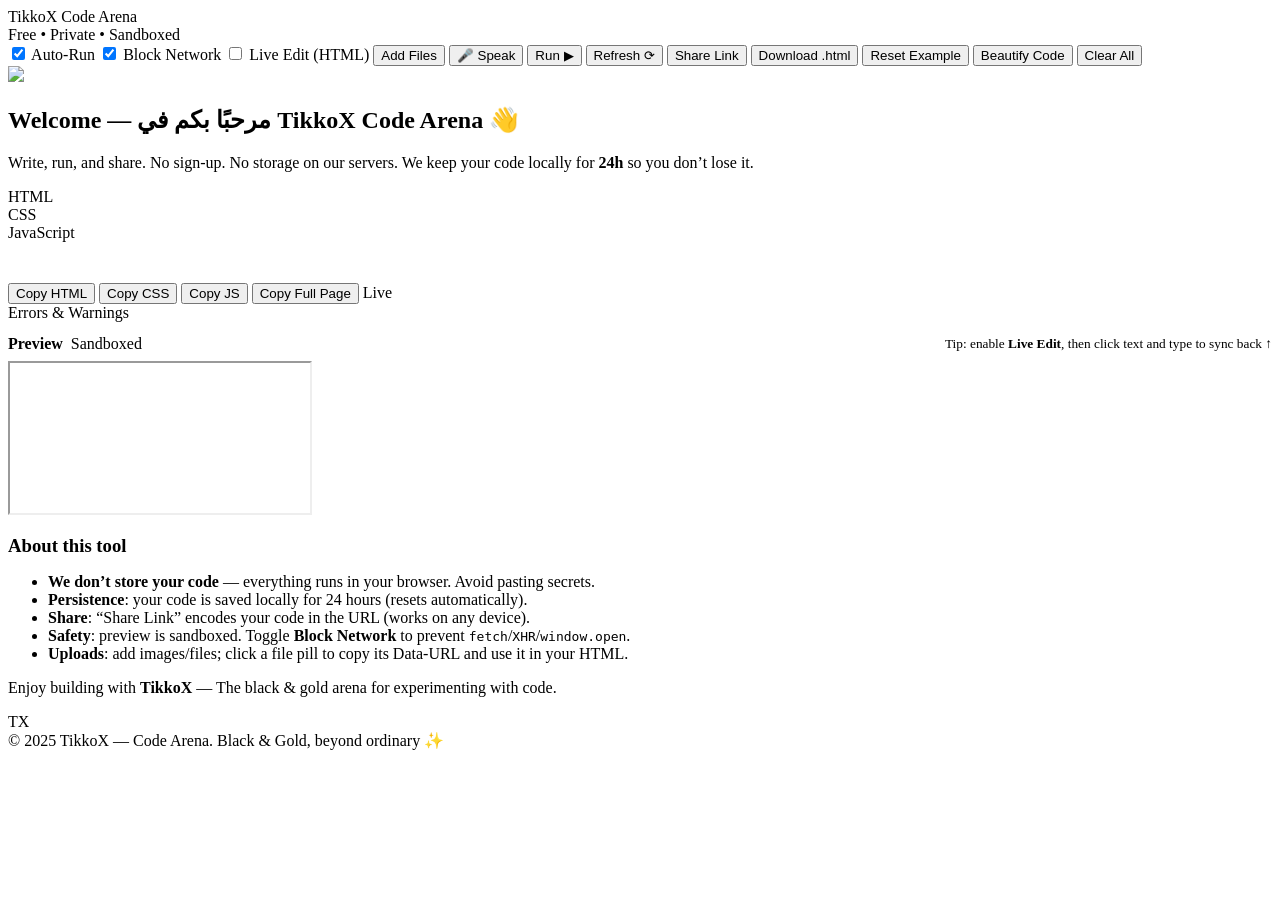
==== commit 42fa4819: "Add files via upload" ====
--- a/index.html
+++ b/index.html
@@ -1,79 +1,15 @@
-
-
 <!DOCTYPE html>
 <html lang="en" dir="ltr">
 <head>
 <meta charset="utf-8">
 <meta name="viewport" content="width=device-width,initial-scale=1">
-<title>TikkoX Live Code Playground — Black & Gold</title>
+<title>TikkoX Code Arena — Black & Gold</title>
+<link rel="icon" type="image/svg+xml" href="assets/favicon.svg">
 <meta name="robots" content="noindex,nofollow">
 <meta name="theme-color" content="#000000">
-<!-- Best-effort CSP (headers أقوى، لكن هذه مفيدة للنسخة الساكنة) -->
 <meta http-equiv="Content-Security-Policy"
       content="default-src 'self' data: blob:; img-src 'self' data: blob:; media-src 'self' data: blob:; style-src 'unsafe-inline' 'self'; script-src 'unsafe-inline' 'self'; frame-src 'self' data: blob:; connect-src 'self'">
-<style>
-:root{ --bg:#000; --fg:#d4af37; --fg2:#b9992a; --card:#0b0b0b; --line:#151515; --good:#27ae60; --bad:#e74c3c; --muted:#a6a6a6 }
-*{box-sizing:border-box}
-html,body{margin:0;background:var(--bg);color:#eee;font-family:system-ui,-apple-system,Segoe UI,Roboto,Arial}
-a{color:var(--fg);text-decoration:none}
-.wrap{max-width:1200px;margin:auto;padding:14px 20px}
-
-/* Header */
-header{position:sticky;top:0;z-index:20;background:#050505cc;backdrop-filter:blur(8px);border-bottom:1px solid var(--line)}
-nav.top{display:flex;gap:14px;align-items:center;flex-wrap:wrap}
-.brand{display:flex;align-items:center;gap:10px;font-weight:800;letter-spacing:.3px}
-.brand img{width:34px;height:34px;border-radius:8px;object-fit:cover;display:none}
-.brand .fallback{width:34px;height:34px;border-radius:8px;display:grid;place-items:center;
-  background:linear-gradient(135deg,#d4af37,#8c6f1d);color:#000;font-weight:900}
-@keyframes pulse{50%{filter:drop-shadow(0 0 8px rgba(212,175,55,.55))}}
-.brand .fallback{animation:pulse 2.5s infinite}
-.spacer{flex:1}
-
-.btn{border:1px solid var(--fg);color:var(--fg);background:transparent;padding:10px 14px;border-radius:10px;cursor:pointer;transition:.2s}
-.btn:hover{transform:translateY(-1px)}
-.btn.primary{background:linear-gradient(135deg,#d4af37,#b28a29);color:#000;border-color:#b28a29}
-.btn.ghost{border-color:var(--fg2)}
-.btn.danger{border-color:var(--bad);color:var(--bad)}
-.badge{border:1px solid var(--line);color:var(--fg2);border-radius:999px;padding:6px 10px}
-.controls{display:flex;gap:10px;flex-wrap:wrap;align-items:center}
-label.switch{display:flex;gap:8px;align-items:center;color:var(--fg2);font-size:14px}
-input[type="checkbox"]{accent-color:var(--fg)}
-
-/* Layout */
-main .grid{display:grid;gap:16px}
-@media(min-width:1024px){ main .grid{grid-template-columns:1.05fr .95fr} }
-.panel{background:var(--card);border:1px solid var(--line);border-radius:14px;padding:14px}
-.tabs{display:flex;gap:10px;flex-wrap:wrap;margin-bottom:10px}
-.tab{border:1px solid var(--line);border-radius:999px;padding:6px 12px;cursor:pointer;color:var(--fg2)}
-.tab.active{border-color:var(--fg);color:var(--fg);box-shadow:0 0 0 1px var(--fg) inset}
-textarea{width:100%;min-height:240px;background:#0b0b0b;border:1px solid var(--line);border-radius:10px;color:#eee;padding:10px;
-  font-family:ui-monospace,SFMono-Regular,Consolas,monospace; resize:vertical}
-.editor-actions{display:flex;gap:8px;flex-wrap:wrap;margin-top:8px}
-
-/* Preview */
-.preview{background:#0b0b0b;border:1px solid var(--line);border-radius:14px;height:560px;overflow:hidden;position:relative}
-iframe{width:100%;height:100%;border:0;background:#fff}
-.status{font-size:12px;padding:6px 10px;border:1px solid var(--line);border-radius:999px;color:var(--fg2)}
-.status.ok{border-color:var(--good);color:var(--good)}
-.status.err{border-color:var(--bad);color:var(--bad)}
-
-/* Error panel */
-.error-panel{margin-top:8px;background:#1a0f10;border:1px solid #361b1d;border-radius:10px;padding:10px;display:none}
-.error-panel pre{margin:0;color:#ffb3b3;white-space:pre-wrap;word-wrap:break-word}
-.error-panel .title{color:#ff8a8a;font-weight:700;margin-bottom:6px}
-
-/* Hero */
-.hero{padding:20px 0 0}
-.hero h1{color:var(--fg);font-size:clamp(24px,4vmax,40px);margin:10px 0 6px}
-.hero p{color:var(--fg2);margin:0}
-
-/* Footer + animated logo */
-footer{border-top:1px solid var(--line);padding:20px;text-align:center;color:var(--fg2)}
-.footer-logo{margin-top:10px;display:inline-grid;place-items:center}
-.footer-logo .mark{width:54px;height:54px;border-radius:12px;background:linear-gradient(135deg,#d4af37,#8c6f1d);
-  color:#000;font-weight:900;display:grid;place-items:center;animation:float 3s ease-in-out infinite}
-@keyframes float{50%{transform:translateY(-6px)}}
-</style>
+<link rel="stylesheet" href="assets/styles.css">
 </head>
 <body>
 
@@ -81,23 +17,25 @@
   <div class="wrap">
     <nav class="top">
       <div class="brand">
-        <!-- ضع شعارك باسم logo.png بجوار هذا الملف -->
-        <img id="logo" src="logo.png" alt="TikkoX Logo"
-             onerror="this.style.display='none';this.nextElementSibling.style.display='grid'">
-        <div class="fallback">TX</div>
-        <span>TikkoX • Live Code Playground</span>
+        <img src="assets/logo.svg" alt="TikkoX Logo" onerror="this.style.display='none'">
+        <div class="fallback" style="display:none">TX</div>
+        <span>TikkoX Code Arena</span>
       </div>
-      <span class="badge">Free for everyone</span>
+      <span class="badge">Free • Private • Sandboxed</span>
       <div class="spacer"></div>
       <div class="controls">
-        <label class="switch"><input id="autoRun" type="checkbox"> Auto-Run</label>
+        <label class="switch"><input id="autoRun" type="checkbox" checked> Auto-Run</label>
         <label class="switch"><input id="blockNet" type="checkbox" checked> Block Network</label>
         <label class="switch"><input id="liveEdit" type="checkbox"> Live Edit (HTML)</label>
+        <input id="uploader" type="file" multiple hidden accept=".png,.jpg,.jpeg,.gif,.webp,.svg,.css,.js,.html,.txt"/>
+        <button id="uploadBtn" class="btn" title="Upload images/files to use as Data-URL">Add Files</button>
+        <button id="micBtn" class="btn" title="Dictate code with your voice">🎤 Speak</button>
         <button id="runBtn" class="btn primary">Run ▶</button>
         <button id="refreshBtn" class="btn">Refresh ⟳</button>
         <button id="shareBtn" class="btn">Share Link</button>
         <button id="downloadBtn" class="btn">Download .html</button>
         <button id="resetBtn" class="btn ghost">Reset Example</button>
+        <button id="beautifyBtn" class="btn ghost">Beautify Code</button>
         <button id="clearBtn" class="btn danger">Clear All</button>
       </div>
     </nav>
@@ -105,42 +43,42 @@
 </header>
 
 <section class="hero">
+  <img class="bg-logo" aria-hidden="true" src="assets/logo.svg"/>
   <div class="wrap">
-    <h1>Black & Gold Live Playground</h1>
-    <p>Write or paste HTML/CSS/JS, run it safely in an isolated preview. <b>Live Edit</b> lets you edit text directly in the preview and sync it back.</p>
+    <h1>Welcome — مرحبًا بكم في <b>TikkoX Code Arena</b> 👋</h1>
+    <p>Write, run, and share. No sign-up. No storage on our servers. We keep your code locally for <b>24h</b> so you don’t lose it.</p>
   </div>
 </section>
 
 <main class="wrap">
   <div class="grid">
-    <!-- Editors -->
     <div class="panel">
       <div class="tabs" role="tablist">
-        <div class="tab active" data-target="htmlBox">HTML</div>
-        <div class="tab" data-target="cssBox">CSS</div>
-        <div class="tab" data-target="jsBox">JavaScript</div>
+        <div class="tab active" data-target="htmlEd">HTML</div>
+        <div class="tab" data-target="cssEd">CSS</div>
+        <div class="tab" data-target="jsEd">JavaScript</div>
       </div>
 
-      <textarea id="htmlBox" aria-label="HTML"></textarea>
-      <textarea id="cssBox" aria-label="CSS" hidden></textarea>
-      <textarea id="jsBox" aria-label="JavaScript" hidden></textarea>
+      <pre id="htmlEd" class="editor" contenteditable="true" spellcheck="false" aria-label="HTML"></pre>
+      <pre id="cssEd"  class="editor" contenteditable="true" spellcheck="false" aria-label="CSS" hidden></pre>
+      <pre id="jsEd"   class="editor" contenteditable="true" spellcheck="false" aria-label="JavaScript" hidden></pre>
 
       <div class="editor-actions">
-        <button class="btn" data-copy="htmlBox">Copy HTML</button>
-        <button class="btn" data-copy="cssBox">Copy CSS</button>
-        <button class="btn" data-copy="jsBox">Copy JS</button>
+        <button class="btn" data-copy="htmlEd">Copy HTML</button>
+        <button class="btn" data-copy="cssEd">Copy CSS</button>
+        <button class="btn" data-copy="jsEd">Copy JS</button>
         <button class="btn ghost" id="copyFull">Copy Full Page</button>
-        <span id="status" class="status">Ready</span>
+        <span id="status" class="status">Live</span>
       </div>
 
-      <!-- أخطاء البناء/التشغيل -->
       <div id="errorPanel" class="error-panel">
-        <div class="title">Error</div>
+        <div class="title">Errors & Warnings</div>
         <pre id="errorText"></pre>
       </div>
+
+      <div class="files" id="files"></div>
     </div>
 
-    <!-- Preview -->
     <div class="panel">
       <div style="display:flex;justify-content:space-between;align-items:center;margin-bottom:8px">
         <div style="display:flex;gap:8px;align-items:center">
@@ -154,295 +92,22 @@
     </div>
   </div>
 
-  <!-- Notes -->
   <div class="panel" style="margin-top:16px">
     <h3 style="margin:6px 0;color:var(--fg)">About this tool</h3>
     <ul class="notice">
-      <li><b>Free</b> for everyone from <b>TikkoX</b>. No sign-in needed.</li>
-      <li><b>No code is stored</b>; everything runs in your browser. Please <b>do not paste sensitive secrets</b>.</li>
-      <li><b>Share</b>: use “Share Link” to generate a URL that encodes your code (opens on any device).</li>
-      <li><b>Block Network</b> prevents <code>fetch/XMLHttpRequest/window.open</code> inside the preview for safety.</li>
-      <li>Use <b>Copy Full Page</b> or <b>Download .html</b> to get a deploy-ready file.</li>
+      <li><b>We don’t store your code</b> — everything runs in your browser. Avoid pasting secrets.</li>
+      <li><b>Persistence</b>: your code is saved locally for 24 hours (resets automatically).</li>
+      <li><b>Share</b>: “Share Link” encodes your code in the URL (works on any device).</li>
+      <li><b>Safety</b>: preview is sandboxed. Toggle <b>Block Network</b> to prevent <code>fetch</code>/<code>XHR</code>/<code>window.open</code>.</li>
+      <li><b>Uploads</b>: add images/files; click a file pill to copy its Data‑URL and use it in your HTML.</li>
     </ul>
-
-    <!-- شعار متحرّك أسفل التعليمات -->
-    <div class="footer-logo">
-      <div class="mark">TX</div>
-    </div>
+    <p class="notice">Enjoy building with <b>TikkoX</b> — The black & gold arena for experimenting with code.</p>
+    <div class="footer-logo"><div class="mark">TX</div></div>
   </div>
 </main>
 
-<footer>
-  © 2025 TikkoX — Live Code Playground. Black & Gold theme. Safe by default. 🚀
-</footer>
+<footer>© 2025 TikkoX — Code Arena. Black & Gold, beyond ordinary ✨</footer>
 
-<script>
-(function(){
-  const tabs = document.querySelectorAll('.tab');
-  const boxes = {
-    html: document.getElementById('htmlBox'),
-    css:  document.getElementById('cssBox'),
-    js:   document.getElementById('jsBox')
-  };
-  const iframe      = document.getElementById('preview');
-  const runBtn      = document.getElementById('runBtn');
-  const refreshBtn  = document.getElementById('refreshBtn');
-  const resetBtn    = document.getElementById('resetBtn');
-  const clearBtn    = document.getElementById('clearBtn');
-  const downloadBtn = document.getElementById('downloadBtn');
-  const shareBtn    = document.getElementById('shareBtn');
-  const status      = document.getElementById('status');
-  const autoRun     = document.getElementById('autoRun');
-  const blockNet    = document.getElementById('blockNet');
-  const liveEdit    = document.getElementById('liveEdit');
-  const copyFull    = document.getElementById('copyFull');
-  const errPanel    = document.getElementById('errorPanel');
-  const errText     = document.getElementById('errorText');
-
-  // Starter example
-  const starter = {
-    html: `<section class="hero">
-  <h1>Welcome to <span class="gold">TikkoX</span></h1>
-  <p>Edit this text live (enable “Live Edit”), or change HTML/CSS/JS and hit Run.</p>
-  <button class="gold">Beautiful Button</button>
-</section>
-<section class="cards">
-  <article><h3>Fast</h3><p>Instant preview, no reloads.</p></article>
-  <article><h3>Safe</h3><p>Sandboxed with optional network blocking.</p></article>
-  <article><h3>Ready</h3><p>Copy or download a deploy-ready file.</p></article>
-</section>`,
-    css: `:root{--bg:#000;--fg:#d4af37;--fg2:#b9992a}
-body{font-family:system-ui,Segoe UI,Arial;background:#000;color:#eee;margin:0}
-.hero{min-height:52vh;display:grid;place-items:center;text-align:center;padding:48px;background:radial-gradient(ellipse,#111 0%,#000 60%)}
-.gold{background:linear-gradient(135deg,#d4af37,#b28a29);-webkit-background-clip:text;background-clip:text;color:transparent}
-.hero button.gold{border:1px solid #d4af37;color:#000;background:linear-gradient(135deg,#d4af37,#b28a29);padding:10px 14px;border-radius:12px}
-.cards{display:grid;grid-template-columns:repeat(auto-fit,minmax(220px,1fr));gap:14px;padding:20px}
-.cards article{background:#0b0b0b;border:1px solid #151515;border-radius:14px;padding:14px}
-a{color:#d4af37}`,
-    js: `console.log("TikkoX Live Playground ready!")`
-  };
-
-  /* ---------- URL Share (encode/decode) ---------- */
-  function encodeState(){
-    try{
-      const obj = {h: boxes.html.value, c: boxes.css.value, j: boxes.js.value};
-      const str = encodeURIComponent(btoa(unescape(encodeURIComponent(JSON.stringify(obj)))));
-      return '#tkx='+str;
-    }catch(e){ console.warn('encode failed', e); return ''; }
-  }
-  function decodeState(hash){
-    try{
-      if(!hash.startsWith('#tkx=')) return null;
-      const b64 = decodeURIComponent(hash.slice(5));
-      const json = decodeURIComponent(escape(atob(b64)));
-      return JSON.parse(json);
-    }catch(e){ console.warn('decode failed', e); return null; }
-  }
-  // Load from URL if present
-  (function loadFromHash(){
-    const st = decodeState(location.hash);
-    if(st){
-      boxes.html.value = st.h ?? starter.html;
-      boxes.css.value  = st.c ?? starter.css;
-      boxes.js.value   = st.j ?? starter.js;
-    }else{
-      boxes.html.value = starter.html;
-      boxes.css.value  = starter.css;
-      boxes.js.value   = starter.js;
-    }
-  })();
-
-  // Tabs logic
-  tabs.forEach(t=>{
-    t.addEventListener('click', ()=>{
-      tabs.forEach(x=>x.classList.remove('active'));
-      t.classList.add('active');
-      ['htmlBox','cssBox','jsBox'].forEach(id=>document.getElementById(id).hidden = true);
-      document.getElementById(t.dataset.target).hidden = false;
-    });
-  });
-
-  // Build preview document (with safety + error posting + live edit)
-  function makeDoc(html, css, js, blockNetwork, live) {
-    const cspMeta = `<meta http-equiv="Content-Security-Policy" content="default-src 'none'; img-src data: blob:; media-src data: blob:; style-src 'unsafe-inline'; script-src 'unsafe-inline'; connect-src 'none'">`;
-    const netBlocker = blockNetwork ? `
-      <script>(function(){const deny=()=>{throw new Error('Network blocked in preview')};const nop=()=>{};
-        window.fetch=deny; window.XMLHttpRequest=function(){deny()}; window.open=nop;
-        if('navigator' in window){ try{navigator.sendBeacon = nop}catch(e){} }
-      })();<\/script>` : '';
-
-    const errorHooks = `
-      <script>
-      (function(){
-        window.addEventListener('error', function(e){
-          try{ parent.postMessage({type:'tkx-error', msg: String(e.message||'Error'),
-            stack: String((e.error && e.error.stack) || e.filename+':'+e.lineno+':'+e.colno) }, '*'); }catch(_){}
-        });
-        window.addEventListener('unhandledrejection', function(e){
-          try{ parent.postMessage({type:'tkx-error', msg: String(e.reason && (e.reason.message||e.reason) || 'Promise rejection'),
-            stack: String(e.reason && e.reason.stack || '') }, '*'); }catch(_){}
-        });
-      })();<\/script>`;
-
-    const liveEditHook = live ? `
-      <script>(function(){
-        document.body.setAttribute('contenteditable','true');
-        Array.from(document.querySelectorAll('script,style')).forEach(n=>n.setAttribute('contenteditable','false'));
-        const app = document.getElementById('app'); if (app) app.setAttribute('contenteditable','true');
-        let timer=null;
-        document.addEventListener('input', ()=>{
-          clearTimeout(timer);
-          timer=setTimeout(()=>{
-            const root = document.getElementById('app')||document.body;
-            parent.postMessage({ type:'tkx-html-changed', html: root.innerHTML }, '*');
-          }, 250);
-        });
-      })();<\/script>` : '';
-
-    // Note: we append a //# sourceURL to help stack traces hint at "user.js".
-    return `<!doctype html><html lang="en"><meta charset="utf-8"><meta name="viewport" content="width=device-width,initial-scale=1">
-${blockNetwork ? cspMeta : '' }
-<title>TikkoX Preview</title>
-<style id="user-style">${css}</style>
-<div id="app">
-${html}
-</div>
-${netBlocker}
-${errorHooks}
-<script>try{ ${js}\n//# sourceURL=user.js }catch(err){
-  try{ parent.postMessage({type:'tkx-error', msg:String(err.message||err), stack:String(err.stack||'') }, '*'); }catch(_){}
-  document.body.insertAdjacentHTML('beforeend','<pre style="color:#e74c3c;background:#111;padding:12px;border-radius:8px;overflow:auto">'+(err && (err.stack||err.message||err))+'</pre>');
-  console.error(err);
-}<\/script>
-${liveEditHook}`;
-  }
-
-  // Render
-  function clearError(){ errPanel.style.display='none'; errText.textContent=''; }
-  function showError(msg, stack){
-    errPanel.style.display='block';
-    errText.textContent = (msg||'Error') + (stack?('\n'+stack):'');
-    status.className='status err'; status.textContent='Error';
-    // Try to extract line number like : <anonymous>:123:45 or user.js:123:45
-    const m = /:(\d+):(\d+)/.exec(stack||'') || /user\.js:(\d+):(\d+)/.exec(stack||'');
-    if(m){
-      const line = parseInt(m[1],10);
-      // Try to focus near that line in JS textarea
-      const code = boxes.js.value.split('\n');
-      let pos = 0;
-      for(let i=0;i<Math.min(line-1, code.length);i++) pos += code[i].length + 1;
-      boxes.js.focus();
-      boxes.js.setSelectionRange(pos, pos);
-      // scroll into view
-      const lh = 18; // approx line height
-      boxes.js.scrollTop = Math.max(0, (line-3)*lh);
-    }
-  }
-  function render(){
-    try{
-      clearError();
-      const doc = makeDoc(boxes.html.value, boxes.css.value, boxes.js.value, blockNet.checked, liveEdit.checked);
-      iframe.srcdoc = doc;
-      status.className = 'status ok';
-      status.textContent = 'Ran successfully';
-    }catch(e){
-      showError('Build error', (e && (e.stack||e.message))||'');
-      console.error(e);
-    }
-  }
-
-  // Buttons
-  runBtn.addEventListener('click', render);
-  refreshBtn.addEventListener('click', ()=>{ // force a hard refresh of iframe
-    const old = iframe.srcdoc; iframe.srcdoc = ' '; setTimeout(()=>{ iframe.srcdoc = old; }, 0);
-    status.className='status'; status.textContent='Refreshed';
-    clearError();
-  });
-  [boxes.html, boxes.css, boxes.js].forEach(el=>{
-    el.addEventListener('input', ()=>{ if(autoRun.checked) render(); });
-  });
-  [blockNet, liveEdit].forEach(el=> el.addEventListener('change', render));
-
-  // Reset / Clear
-  resetBtn.addEventListener('click', ()=>{
-    boxes.html.value = starter.html;
-    boxes.css.value  = starter.css;
-    boxes.js.value   = starter.js;
-    clearError(); render();
-  });
-  clearBtn.addEventListener('click', ()=>{
-    boxes.html.value = '';
-    boxes.css.value  = '';
-    boxes.js.value   = '';
-    clearError(); render();
-  });
-
-  // Copy (sections) + Copy Full + Download
-  document.querySelectorAll('[data-copy]').forEach(btn=>{
-    btn.addEventListener('click', async ()=>{
-      const id = btn.getAttribute('data-copy');
-      const ta = document.getElementById(id);
-      await navigator.clipboard.writeText(ta.value);
-      status.className='status ok'; status.textContent='Copied '+id.replace('Box','').toUpperCase();
-      setTimeout(()=>{status.className='status'; status.textContent='Ready';},1500);
-    });
-  });
-  function buildFullFile(){
-    return `<!doctype html>
-<html lang="en"><meta charset="utf-8"><meta name="viewport" content="width=device-width,initial-scale=1">
-<title>My TikkoX Build</title>
-<style>${boxes.css.value}</style>
-${boxes.html.value}
-<script>
-${boxes.js.value}
-<\/script>`;
-  }
-  copyFull.addEventListener('click', async ()=>{
-    await navigator.clipboard.writeText(buildFullFile());
-    status.className='status ok'; status.textContent='Full page copied';
-    setTimeout(()=>{status.className='status'; status.textContent='Ready';},1500);
-  });
-  downloadBtn.addEventListener('click', ()=>{
-    const blob = new Blob([buildFullFile()], {type:'text/html'});
-    const url  = URL.createObjectURL(blob);
-    const a = Object.assign(document.createElement('a'), {href:url, download:'tikkox-build.html'});
-    document.body.appendChild(a); a.click(); a.remove(); URL.revokeObjectURL(url);
-  });
-
-  // Share link (URL encodes your code)
-  shareBtn.addEventListener('click', async ()=>{
-    const hash = encodeState();
-    const link = location.origin + location.pathname + hash;
-    try{
-      if(navigator.share){
-        await navigator.share({ title:'TikkoX Playground', text:'Check this code', url: link });
-      }else{
-        await navigator.clipboard.writeText(link);
-        alert('Share link copied to clipboard!');
-      }
-    }catch(e){
-      await navigator.clipboard.writeText(link);
-      alert('Share link copied to clipboard!');
-    }
-  });
-
-  // Two-way sync (Preview -> HTML editor) via postMessage
-  window.addEventListener('message', (ev)=>{
-    if(!ev.data) return;
-    if(ev.data.type === 'tkx-html-changed'){
-      boxes.html.value = ev.data.html;
-      status.className='status ok'; status.textContent='Synced from Live Edit';
-      if (autoRun.checked) render();
-      setTimeout(()=>{status.className='status'; status.textContent='Ready';},1200);
-    }
-    if(ev.data.type === 'tkx-error'){
-      showError(ev.data.msg, ev.data.stack);
-    }
-  });
-
-  // First render
-  render();
-})();
-</script>
+<script src="assets/app.js"></script>
 </body>
-</html>+</html>
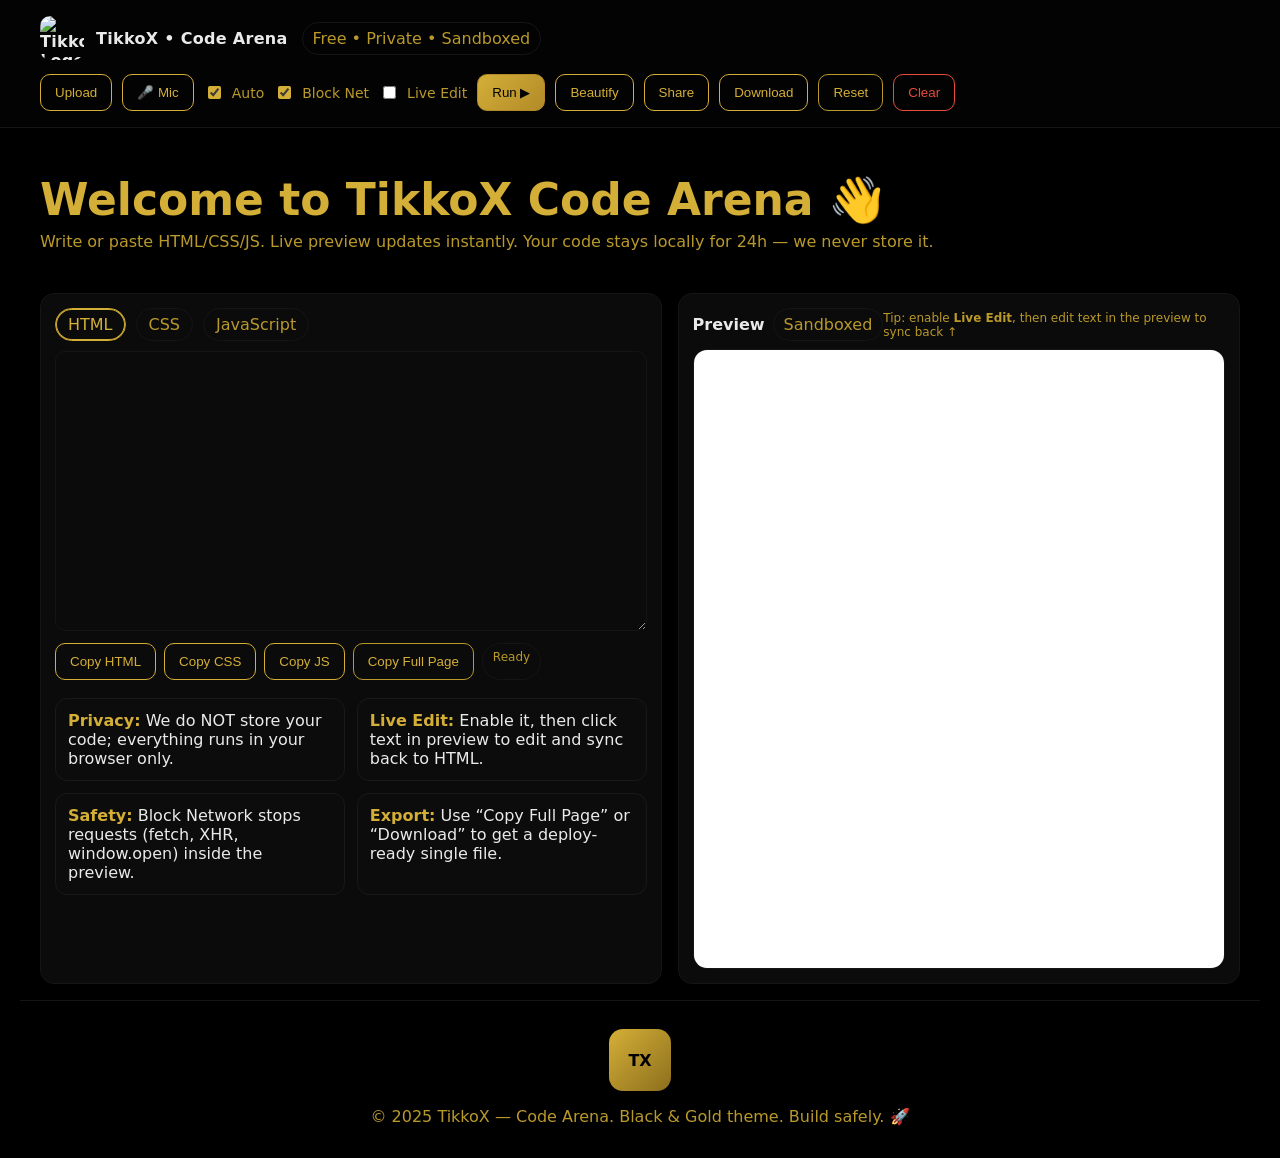
==== commit 4333edfa: "Add files via upload" ====
--- a/index.html
+++ b/index.html
@@ -1,113 +1,452 @@
+
 <!DOCTYPE html>
 <html lang="en" dir="ltr">
 <head>
 <meta charset="utf-8">
 <meta name="viewport" content="width=device-width,initial-scale=1">
 <title>TikkoX Code Arena — Black & Gold</title>
-<link rel="icon" type="image/svg+xml" href="assets/favicon.svg">
 <meta name="robots" content="noindex,nofollow">
 <meta name="theme-color" content="#000000">
 <meta http-equiv="Content-Security-Policy"
       content="default-src 'self' data: blob:; img-src 'self' data: blob:; media-src 'self' data: blob:; style-src 'unsafe-inline' 'self'; script-src 'unsafe-inline' 'self'; frame-src 'self' data: blob:; connect-src 'self'">
-<link rel="stylesheet" href="assets/styles.css">
+<style>
+:root{ --bg:#000; --fg:#d4af37; --fg2:#b9992a; --card:#0b0b0b; --line:#151515; --good:#27ae60; --bad:#e74c3c; --muted:#a6a6a6 }
+*{box-sizing:border-box}
+html,body{margin:0;background:var(--bg);color:#eaeaea;font-family:system-ui,-apple-system,Segoe UI,Roboto,Arial}
+a{color:var(--fg);text-decoration:none}
+.wrap{max-width:1240px;margin:auto;padding:16px 20px}
+
+/* Header */
+header{position:sticky;top:0;z-index:30;background:#040404cc;backdrop-filter:blur(10px);border-bottom:1px solid var(--line)}
+nav.top{display:flex;gap:14px;align-items:center;flex-wrap:wrap}
+.brand{display:flex;align-items:center;gap:12px;font-weight:800;letter-spacing:.3px}
+.brand img{width:44px;height:44px;border-radius:10px;object-fit:cover}
+.spacer{flex:1}
+
+.btn{border:1px solid var(--fg);color:var(--fg);background:transparent;padding:10px 14px;border-radius:10px;cursor:pointer;transition:.2s}
+.btn:hover{transform:translateY(-1px)}
+.btn.primary{background:linear-gradient(135deg,#d4af37,#b28a29);color:#000;border-color:#b28a29}
+.btn.ghost{border-color:var(--fg2)}
+.btn.danger{border-color:var(--bad);color:var(--bad)}
+.badge{border:1px solid var(--line);color:var(--fg2);border-radius:999px;padding:6px 10px}
+.controls{display:flex;gap:10px;flex-wrap:wrap;align-items:center}
+label.switch{display:flex;gap:8px;align-items:center;color:var(--fg2);font-size:14px}
+input[type="checkbox"]{accent-color:var(--fg)}
+
+/* Layout */
+main .grid{display:grid;gap:16px}
+@media(min-width:1024px){ main .grid{grid-template-columns:1.05fr .95fr} }
+.panel{background:var(--card);border:1px solid var(--line);border-radius:14px;padding:14px}
+.tabs{display:flex;gap:10px;flex-wrap:wrap;margin-bottom:10px}
+.tab{border:1px solid var(--line);border-radius:999px;padding:6px 12px;cursor:pointer;color:var(--fg2)}
+.tab.active{border-color:var(--fg);color:var(--fg);box-shadow:0 0 0 1px var(--fg) inset}
+textarea{width:100%;min-height:280px;background:#0b0b0b;border:1px solid var(--line);border-radius:10px;color:#eee;padding:10px;
+  font-family:ui-monospace,SFMono-Regular,Consolas,monospace; resize:vertical}
+.editor-actions{display:flex;gap:8px;flex-wrap:wrap;margin-top:8px}
+.small{font-size:12px;color:var(--fg2)}
+
+/* Preview */
+.preview{background:#0b0b0b;border:1px solid var(--line);border-radius:14px;height:620px;overflow:hidden;position:relative}
+iframe{width:100%;height:100%;border:0;background:#fff}
+.status{font-size:12px;padding:6px 10px;border:1px solid var(--line);border-radius:999px;color:var(--fg2)}
+.status.ok{border-color:var(--good);color:var(--good)}
+.status.err{border-color:var(--bad);color:var(--bad)}
+
+/* Error panel */
+.error-panel{margin-top:8px;background:#1a0f10;border:1px solid #361b1d;border-radius:10px;padding:10px;display:none}
+.error-panel pre{margin:0;color:#ffb3b3;white-space:pre-wrap;word-wrap:break-word}
+.error-panel .title{color:#ff8a8a;font-weight:700;margin-bottom:6px}
+.error-count{margin-left:8px;color:#ffb3b3}
+
+/* Hero */
+.hero{padding:22px 0 10px}
+.hero h1{color:var(--fg);font-size:clamp(26px,4.2vmax,44px);margin:8px 0 6px}
+.hero p{color:var(--fg2);margin:0}
+
+/* Footer + animated logo */
+footer{border-top:1px solid var(--line);padding:26px;text-align:center;color:var(--fg2)}
+.footer-logo{margin-top:12px;display:inline-grid;place-items:center}
+.footer-logo .mark{width:62px;height:62px;border-radius:14px;background:linear-gradient(135deg,#d4af37,#8c6f1d);
+  color:#000;font-weight:900;display:grid;place-items:center;animation:float 3s ease-in-out infinite, shine 4s linear infinite}
+@keyframes float{50%{transform:translateY(-6px)}}
+@keyframes shine{0%{box-shadow:0 0 0 rgba(212,175,55,0)}50%{box-shadow:0 0 18px rgba(212,175,55,.45)}100%{box-shadow:0 0 0 rgba(212,175,55,0)}}
+
+/* Upload chips */
+.uploads{display:flex;gap:8px;flex-wrap:wrap;margin-top:8px}
+.uploads .chip{border:1px dashed var(--fg2);padding:6px 10px;border-radius:999px;font-size:12px;color:#ddd;cursor:pointer}
+
+/* Tips */
+.tips{display:grid;grid-template-columns:repeat(auto-fit,minmax(220px,1fr));gap:12px;margin-top:10px}
+.tip{background:#0c0c0c;border:1px solid #191919;border-radius:12px;padding:12px}
+.tip b{color:var(--fg)}
+</style>
 </head>
 <body>
 
 <header>
   <div class="wrap">
-    <nav class="top">
+    <nav class="top" aria-label="Top navigation">
       <div class="brand">
-        <img src="assets/logo.svg" alt="TikkoX Logo" onerror="this.style.display='none'">
-        <div class="fallback" style="display:none">TX</div>
-        <span>TikkoX Code Arena</span>
+        <img src="assets/logo.png" alt="TikkoX Logo">
+        <span>TikkoX • Code Arena</span>
       </div>
       <span class="badge">Free • Private • Sandboxed</span>
       <div class="spacer"></div>
+
       <div class="controls">
-        <label class="switch"><input id="autoRun" type="checkbox" checked> Auto-Run</label>
-        <label class="switch"><input id="blockNet" type="checkbox" checked> Block Network</label>
-        <label class="switch"><input id="liveEdit" type="checkbox"> Live Edit (HTML)</label>
-        <input id="uploader" type="file" multiple hidden accept=".png,.jpg,.jpeg,.gif,.webp,.svg,.css,.js,.html,.txt"/>
-        <button id="uploadBtn" class="btn" title="Upload images/files to use as Data-URL">Add Files</button>
-        <button id="micBtn" class="btn" title="Dictate code with your voice">🎤 Speak</button>
+        <input id="filePicker" type="file" hidden multiple>
+        <button id="uploadBtn" class="btn" title="Upload files/images">Upload</button>
+        <button id="micBtn" class="btn" title="Dictate with your voice">🎤 Mic</button>
+
+        <label class="switch" title="Auto preview on typing"><input id="autoRun" type="checkbox" checked> Auto</label>
+        <label class="switch" title="Block fetch/XHR/open in preview"><input id="blockNet" type="checkbox" checked> Block Net</label>
+        <label class="switch" title="Edit text directly inside preview"><input id="liveEdit" type="checkbox"> Live Edit</label>
+
         <button id="runBtn" class="btn primary">Run ▶</button>
-        <button id="refreshBtn" class="btn">Refresh ⟳</button>
-        <button id="shareBtn" class="btn">Share Link</button>
-        <button id="downloadBtn" class="btn">Download .html</button>
-        <button id="resetBtn" class="btn ghost">Reset Example</button>
-        <button id="beautifyBtn" class="btn ghost">Beautify Code</button>
-        <button id="clearBtn" class="btn danger">Clear All</button>
+        <button id="beautifyBtn" class="btn" title="Format HTML/CSS/JS">Beautify</button>
+        <button id="shareBtn" class="btn" title="Share state as URL">Share</button>
+        <button id="downloadBtn" class="btn" title="Download single HTML">Download</button>
+        <button id="resetBtn" class="btn ghost" title="Reset to example">Reset</button>
+        <button id="clearBtn" class="btn danger" title="Clear all editors">Clear</button>
       </div>
     </nav>
   </div>
 </header>
 
 <section class="hero">
-  <img class="bg-logo" aria-hidden="true" src="assets/logo.svg"/>
   <div class="wrap">
-    <h1>Welcome — مرحبًا بكم في <b>TikkoX Code Arena</b> 👋</h1>
-    <p>Write, run, and share. No sign-up. No storage on our servers. We keep your code locally for <b>24h</b> so you don’t lose it.</p>
+    <h1>Welcome to <b>TikkoX Code Arena</b> 👋</h1>
+    <p>Write or paste HTML/CSS/JS. Live preview updates instantly. Your code stays locally for 24h — we never store it.</p>
   </div>
 </section>
 
 <main class="wrap">
   <div class="grid">
-    <div class="panel">
+    <!-- Editors -->
+    <div class="panel" aria-label="Editors">
       <div class="tabs" role="tablist">
-        <div class="tab active" data-target="htmlEd">HTML</div>
-        <div class="tab" data-target="cssEd">CSS</div>
-        <div class="tab" data-target="jsEd">JavaScript</div>
-      </div>
-
-      <pre id="htmlEd" class="editor" contenteditable="true" spellcheck="false" aria-label="HTML"></pre>
-      <pre id="cssEd"  class="editor" contenteditable="true" spellcheck="false" aria-label="CSS" hidden></pre>
-      <pre id="jsEd"   class="editor" contenteditable="true" spellcheck="false" aria-label="JavaScript" hidden></pre>
+        <div class="tab active" data-target="htmlBox" role="tab" aria-selected="true">HTML</div>
+        <div class="tab" data-target="cssBox" role="tab" aria-selected="false">CSS</div>
+        <div class="tab" data-target="jsBox" role="tab" aria-selected="false">JavaScript</div>
+      </div>
+
+      <textarea id="htmlBox" aria-label="HTML editor"></textarea>
+      <textarea id="cssBox" aria-label="CSS editor" hidden></textarea>
+      <textarea id="jsBox" aria-label="JavaScript editor" hidden></textarea>
 
       <div class="editor-actions">
-        <button class="btn" data-copy="htmlEd">Copy HTML</button>
-        <button class="btn" data-copy="cssEd">Copy CSS</button>
-        <button class="btn" data-copy="jsEd">Copy JS</button>
+        <button class="btn" data-copy="htmlBox">Copy HTML</button>
+        <button class="btn" data-copy="cssBox">Copy CSS</button>
+        <button class="btn" data-copy="jsBox">Copy JS</button>
         <button class="btn ghost" id="copyFull">Copy Full Page</button>
-        <span id="status" class="status">Live</span>
-      </div>
-
+        <span id="status" class="status">Ready</span>
+      </div>
+
+      <!-- أخطاء -->
       <div id="errorPanel" class="error-panel">
-        <div class="title">Errors & Warnings</div>
+        <div class="title">Errors <span id="errCount" class="error-count"></span></div>
         <pre id="errorText"></pre>
       </div>
 
-      <div class="files" id="files"></div>
+      <!-- الملفات المرفوعة -->
+      <div id="uploadList" class="uploads" aria-label="Uploaded files"></div>
+
+      <!-- تعليمات -->
+      <div class="tips" aria-label="Notes">
+        <div class="tip"><b>Privacy:</b> We do NOT store your code; everything runs in your browser only.</div>
+        <div class="tip"><b>Live Edit:</b> Enable it, then click text in preview to edit and sync back to HTML.</div>
+        <div class="tip"><b>Safety:</b> Block Network stops requests (fetch, XHR, window.open) inside the preview.</div>
+        <div class="tip"><b>Export:</b> Use “Copy Full Page” or “Download” to get a deploy-ready single file.</div>
+      </div>
     </div>
 
-    <div class="panel">
+    <!-- Preview -->
+    <div class="panel" aria-label="Preview">
       <div style="display:flex;justify-content:space-between;align-items:center;margin-bottom:8px">
         <div style="display:flex;gap:8px;align-items:center">
           <b>Preview</b><span class="badge">Sandboxed</span>
         </div>
-        <small class="notice">Tip: enable <b>Live Edit</b>, then click text and type to sync back ↑</small>
+        <small class="small">Tip: enable <b>Live Edit</b>, then edit text in the preview to sync back ↑</small>
       </div>
       <div class="preview">
         <iframe id="preview" sandbox="allow-scripts allow-forms" referrerpolicy="no-referrer"></iframe>
       </div>
     </div>
   </div>
-
-  <div class="panel" style="margin-top:16px">
-    <h3 style="margin:6px 0;color:var(--fg)">About this tool</h3>
-    <ul class="notice">
-      <li><b>We don’t store your code</b> — everything runs in your browser. Avoid pasting secrets.</li>
-      <li><b>Persistence</b>: your code is saved locally for 24 hours (resets automatically).</li>
-      <li><b>Share</b>: “Share Link” encodes your code in the URL (works on any device).</li>
-      <li><b>Safety</b>: preview is sandboxed. Toggle <b>Block Network</b> to prevent <code>fetch</code>/<code>XHR</code>/<code>window.open</code>.</li>
-      <li><b>Uploads</b>: add images/files; click a file pill to copy its Data‑URL and use it in your HTML.</li>
-    </ul>
-    <p class="notice">Enjoy building with <b>TikkoX</b> — The black & gold arena for experimenting with code.</p>
-    <div class="footer-logo"><div class="mark">TX</div></div>
-  </div>
 </main>
 
-<footer>© 2025 TikkoX — Code Arena. Black & Gold, beyond ordinary ✨</footer>
-
-<script src="assets/app.js"></script>
+<footer class="wrap">
+  <div class="footer-logo"><div class="mark">TX</div></div>
+  <p>© 2025 TikkoX — Code Arena. Black & Gold theme. Build safely. 🚀</p>
+</footer>
+
+<script>
+(function(){
+  const tabs=[...document.querySelectorAll('.tab')];
+  const boxes={ html:htmlBox, css:cssBox, js:jsBox };
+  const iframe=preview;
+  const runBtn=document.getElementById('runBtn');
+  const beautifyBtn=document.getElementById('beautifyBtn');
+  const resetBtn=document.getElementById('resetBtn');
+  const clearBtn=document.getElementById('clearBtn');
+  const downloadBtn=document.getElementById('downloadBtn');
+  const shareBtn=document.getElementById('shareBtn');
+  const status=document.getElementById('status');
+  const autoRun=document.getElementById('autoRun');
+  const blockNet=document.getElementById('blockNet');
+  const liveEdit=document.getElementById('liveEdit');
+  const errPanel=document.getElementById('errorPanel');
+  const errText=document.getElementById('errorText');
+  const errCount=document.getElementById('errCount');
+  const filePicker=document.getElementById('filePicker');
+  const uploadBtn=document.getElementById('uploadBtn');
+  const uploadList=document.getElementById('uploadList');
+  const micBtn=document.getElementById('micBtn');
+
+  // 24h local save
+  const KEY='tkx-arena-v2', TTL=24*60*60*1000;
+
+  const starter={
+    html:`<section class="hero"><h2 style="color:#d4af37">Hello from TikkoX ✨</h2><p>Edit and see magic instantly.</p></section>`,
+    css:`body{background:#000;color:#eee} a{color:#d4af37}`,
+    js:`console.log('TikkoX ready');`
+  };
+
+  function save(){
+    try{ localStorage.setItem(KEY, JSON.stringify({ts:Date.now(),h:boxes.html.value,c:boxes.css.value,j:boxes.js.value})); }catch(e){}
+  }
+  function load(){
+    try{
+      const raw=localStorage.getItem(KEY);
+      if(!raw) return false;
+      const o=JSON.parse(raw);
+      if(!o.ts || Date.now()-o.ts>TTL){ localStorage.removeItem(KEY); return false; }
+      boxes.html.value=o.h??starter.html; boxes.css.value=o.c??starter.css; boxes.js.value=o.j??starter.js; return true;
+    }catch(e){ return false; }
+  }
+
+  // Share encode/decode
+  function enc(){
+    try{
+      return '#tkx='+encodeURIComponent(btoa(unescape(encodeURIComponent(JSON.stringify({h:boxes.html.value,c:boxes.css.value,j:boxes.js.value})))));
+    }catch(e){return ''}
+  }
+  function dec(hash){
+    try{
+      if(!hash.startsWith('#tkx=')) return null;
+      const b64 = decodeURIComponent(hash.slice(5));
+      const json=decodeURIComponent(escape(atob(b64)));
+      return JSON.parse(json);
+    }catch(e){ return null; }
+  }
+
+  // Init: load from URL or storage or starter
+  (function init(){
+    const st = dec(location.hash);
+    if(st){ boxes.html.value=st.h??starter.html; boxes.css.value=st.c??starter.css; boxes.js.value=st.j??starter.js; }
+    else if(!load()){ boxes.html.value=starter.html; boxes.css.value=starter.css; boxes.js.value=starter.js; }
+  })();
+
+  // Tabs
+  tabs.forEach(t=>t.addEventListener('click',()=>{
+    tabs.forEach(x=>x.classList.remove('active'));
+    t.classList.add('active');
+    [htmlBox,cssBox,jsBox].forEach(el=>el.hidden=true);
+    document.getElementById(t.dataset.target).hidden=false;
+  }));
+
+  // Build preview document
+  function makeDoc(html, css, js, blockNetwork, live) {
+    const cspMeta = `<meta http-equiv="Content-Security-Policy" content="default-src 'none'; img-src data: blob:; media-src data: blob:; style-src 'unsafe-inline'; script-src 'unsafe-inline'; connect-src 'none'">`;
+    const netBlocker = blockNetwork ? `
+      <script>(function(){
+        const deny=()=>{throw new Error('Network blocked in preview')};
+        const nop=()=>{};
+        window.fetch=deny; window.XMLHttpRequest=function(){deny()}; window.open=nop;
+        try{navigator.sendBeacon=nop}catch(_){}
+      })();<\/script>` : '';
+
+    const errorHooks = `
+      <script>(function(){
+        addEventListener('error', function(e){
+          parent.postMessage({type:'tkx-error', msg:String(e.message), stack:String((e.error&&e.error.stack)||e.filename+':'+e.lineno+':'+e.colno)}, '*');
+        });
+        addEventListener('unhandledrejection', function(e){
+          parent.postMessage({type:'tkx-error', msg:String(e.reason && (e.reason.message||e.reason)), stack:String(e.reason && e.reason.stack || '')}, '*');
+        });
+      })();<\/script>`;
+
+    const liveEditHook = live ? `
+      <script>(function(){
+        document.body.contentEditable='true';
+        Array.from(document.querySelectorAll('script,style')).forEach(n=>n.contentEditable='false');
+        let t=null;
+        document.addEventListener('input', ()=>{
+          clearTimeout(t);
+          t=setTimeout(()=>{
+            parent.postMessage({ type:'tkx-html-changed', html:(document.getElementById('app')||document.body).innerHTML }, '*');
+          }, 250);
+        });
+      })();<\/script>` : '';
+
+    return `<!doctype html><meta charset="utf-8"><meta name="viewport" content="width=device-width,initial-scale=1">
+${blockNetwork ? cspMeta : '' }
+<style id="user-style">${css}</style>
+<div id="app">${html}</div>
+${netBlocker}
+${errorHooks}
+<script>try{ ${js}\n//# sourceURL=user.js }catch(err){
+  parent.postMessage({type:'tkx-error', msg:String(err.message||err), stack:String(err.stack||'') }, '*');
+}<\/script>
+${liveEditHook}`;
+  }
+
+  // Errors UI
+  function clearError(){ errPanel.style.display='none'; errText.textContent=''; errCount.textContent=''; status.className='status'; status.textContent='Ready'; }
+  function showErrorList(list){
+    if(!list || !list.length){ clearError(); return; }
+    errPanel.style.display='block';
+    errCount.textContent = '('+list.length+')';
+    errText.textContent  = list.map(e=>'- '+e.msg+(e.stack?('\\n  '+e.stack):'')).join('\\n');
+    status.className='status err'; status.textContent='Errors';
+  }
+
+  // Render
+  function render(){
+    try{
+      clearError();
+      iframe.srcdoc = makeDoc(boxes.html.value, boxes.css.value, boxes.js.value, blockNet.checked, liveEdit.checked);
+      status.className = 'status ok';
+      status.textContent = 'Ran successfully';
+      save();
+    }catch(e){
+      showErrorList([{msg:'Build error', stack:String(e)}]);
+    }
+  }
+
+  // Buttons & events
+  runBtn.addEventListener('click', render);
+  [htmlBox, cssBox, jsBox].forEach(el=>{
+    el.addEventListener('input', ()=>{ if(autoRun.checked) render(); save(); });
+  });
+  [blockNet, liveEdit].forEach(el=> el.addEventListener('change', render));
+
+  resetBtn.addEventListener('click', ()=>{
+    htmlBox.value=starter.html; cssBox.value=starter.css; jsBox.value=starter.js; render();
+  });
+  clearBtn.addEventListener('click', ()=>{
+    htmlBox.value=''; cssBox.value=''; jsBox.value=''; render();
+  });
+
+  // Copy & Download
+  document.querySelectorAll('[data-copy]').forEach(btn=>{
+    btn.addEventListener('click', async ()=>{
+      const id = btn.getAttribute('data-copy');
+      await navigator.clipboard.writeText(document.getElementById(id).value);
+      status.className='status ok'; status.textContent='Copied '+id.replace('Box','').toUpperCase();
+    });
+  });
+  copyFull.addEventListener('click', async ()=>{
+    await navigator.clipboard.writeText(`<!doctype html><meta charset="utf-8"><meta name="viewport" content="width=device-width,initial-scale=1"><style>${cssBox.value}</style>${htmlBox.value}<script>${jsBox.value}<\\/script>`);
+    status.className='status ok'; status.textContent='Full page copied';
+  });
+  downloadBtn.addEventListener('click', ()=>{
+    const blob = new Blob([`<!doctype html><meta charset="utf-8"><meta name="viewport" content="width=device-width,initial-scale=1"><style>${cssBox.value}</style>${htmlBox.value}<script>${jsBox.value}<\\/script>`], {type:'text/html'});
+    const url  = URL.createObjectURL(blob);
+    const a = Object.assign(document.createElement('a'), {href:url, download:'tikkox-build.html'});
+    document.body.appendChild(a); a.click(); a.remove(); URL.revokeObjectURL(url);
+  });
+
+  // Share link (state in URL hash)
+  shareBtn.addEventListener('click', async ()=>{
+    const link = location.origin + location.pathname + enc();
+    try{
+      if(navigator.share){ await navigator.share({ title:'TikkoX Code Arena', text:'Check this code', url: link }); }
+      else{ await navigator.clipboard.writeText(link); alert('Share link copied to clipboard!'); }
+    }catch(e){
+      await navigator.clipboard.writeText(link);
+      alert('Share link copied to clipboard!');
+    }
+  });
+
+  // Uploads (Data URLs + auto-insert <img>)
+  uploadBtn.addEventListener('click', ()=> filePicker.click());
+  filePicker.addEventListener('change', e=>{
+    uploadList.innerHTML='';
+    [...(e.target.files||[])].forEach(f=>{
+      const r=new FileReader();
+      r.onload=()=>{
+        const url=r.result;
+        const chip=document.createElement('div');
+        chip.className='chip';
+        chip.textContent=f.name+' • '+Math.round(f.size/1024)+'KB';
+        chip.title='Click to copy Data-URL';
+        chip.onclick=async()=>{ await navigator.clipboard.writeText(url); alert('Copied Data-URL'); };
+        uploadList.appendChild(chip);
+
+        if(/^data:image\//.test(url)){ // صورة -> أضف تلقائياً
+          htmlBox.value += `\n<img src="${url}" alt="${f.name}" style="max-width:100%">`;
+          if (autoRun.checked) render();
+        }
+      };
+      r.readAsDataURL(f);
+    });
+    e.target.value='';
+  });
+
+  // Mic dictation
+  micBtn.addEventListener('click',()=>{
+    const SR=window.SpeechRecognition||window.webkitSpeechRecognition;
+    if(!SR){ alert('Speech recognition not supported on this browser.'); return; }
+    const rec=new SR(); rec.lang='en-US'; rec.interimResults=true;
+    rec.onresult=e=>{
+      let t=''; for(const r of e.results){ t+=r[0].transcript; }
+      const active = !htmlBox.hidden?htmlBox:(!cssBox.hidden?cssBox:jsBox);
+      active.value += (active.value && !active.value.endsWith('\n')?'\n':'') + t;
+      if (autoRun.checked) render();
+    };
+    rec.start();
+  });
+
+  // Live Edit sync back
+  window.addEventListener('message', (ev)=>{
+    if(!ev.data) return;
+    if(ev.data.type === 'tkx-html-changed'){
+      boxes.html.value = ev.data.html;
+      if (autoRun.checked) render();
+    }
+    if(ev.data.type === 'tkx-error'){
+      showErrorList([{msg:ev.data.msg, stack:ev.data.stack}]);
+    }
+  });
+
+  // Beautify 
+  function tidy(type,src){
+    try{
+      if(type==='css'){ return src.replace(/\{/g,'{\\n').replace(/\}/g,'\\n}\\n').replace(/;\\s*/g,';\\n').replace(/\\n+/g,'\\n').trim(); }
+      if(type==='js'){ return src.replace(/;\\s*/g,';\\n').replace(/\{\\s*/g,'{\\n').replace(/\}\\s*/g,'\\n}\\n').replace(/\\n+/g,'\\n').trim(); }
+      // HTML
+      let i=0,out=''; const parts=src.split(/(<[^>]+>)/g).filter(Boolean);
+      for(let p of parts){
+        if(/^<\\//.test(p)) i=Math.max(i-1,0);
+        if(/^</.test(p)){
+          out+='  '.repeat(i)+p+'\\n';
+          if(/<[^!].*[^/]>$/.test(p)&&!/(<meta|<link|<img|<br|<hr)/i.test(p)) i++;
+        } else out+='  '.repeat(i)+p.trim()+(p.trim()? '\\n':'');
+      }
+      return out.trim();
+    }catch(_){ return src; }
+  }
+  beautifyBtn.addEventListener('click',()=>{
+    htmlBox.value=tidy('html',htmlBox.value);
+    cssBox.value=tidy('css',cssBox.value);
+    jsBox.value=tidy('js',jsBox.value);
+    if (autoRun.checked) render();
+  });
+
+  // First render
+  render();
+})();
+</script>
 </body>
-</html>
+</html>
